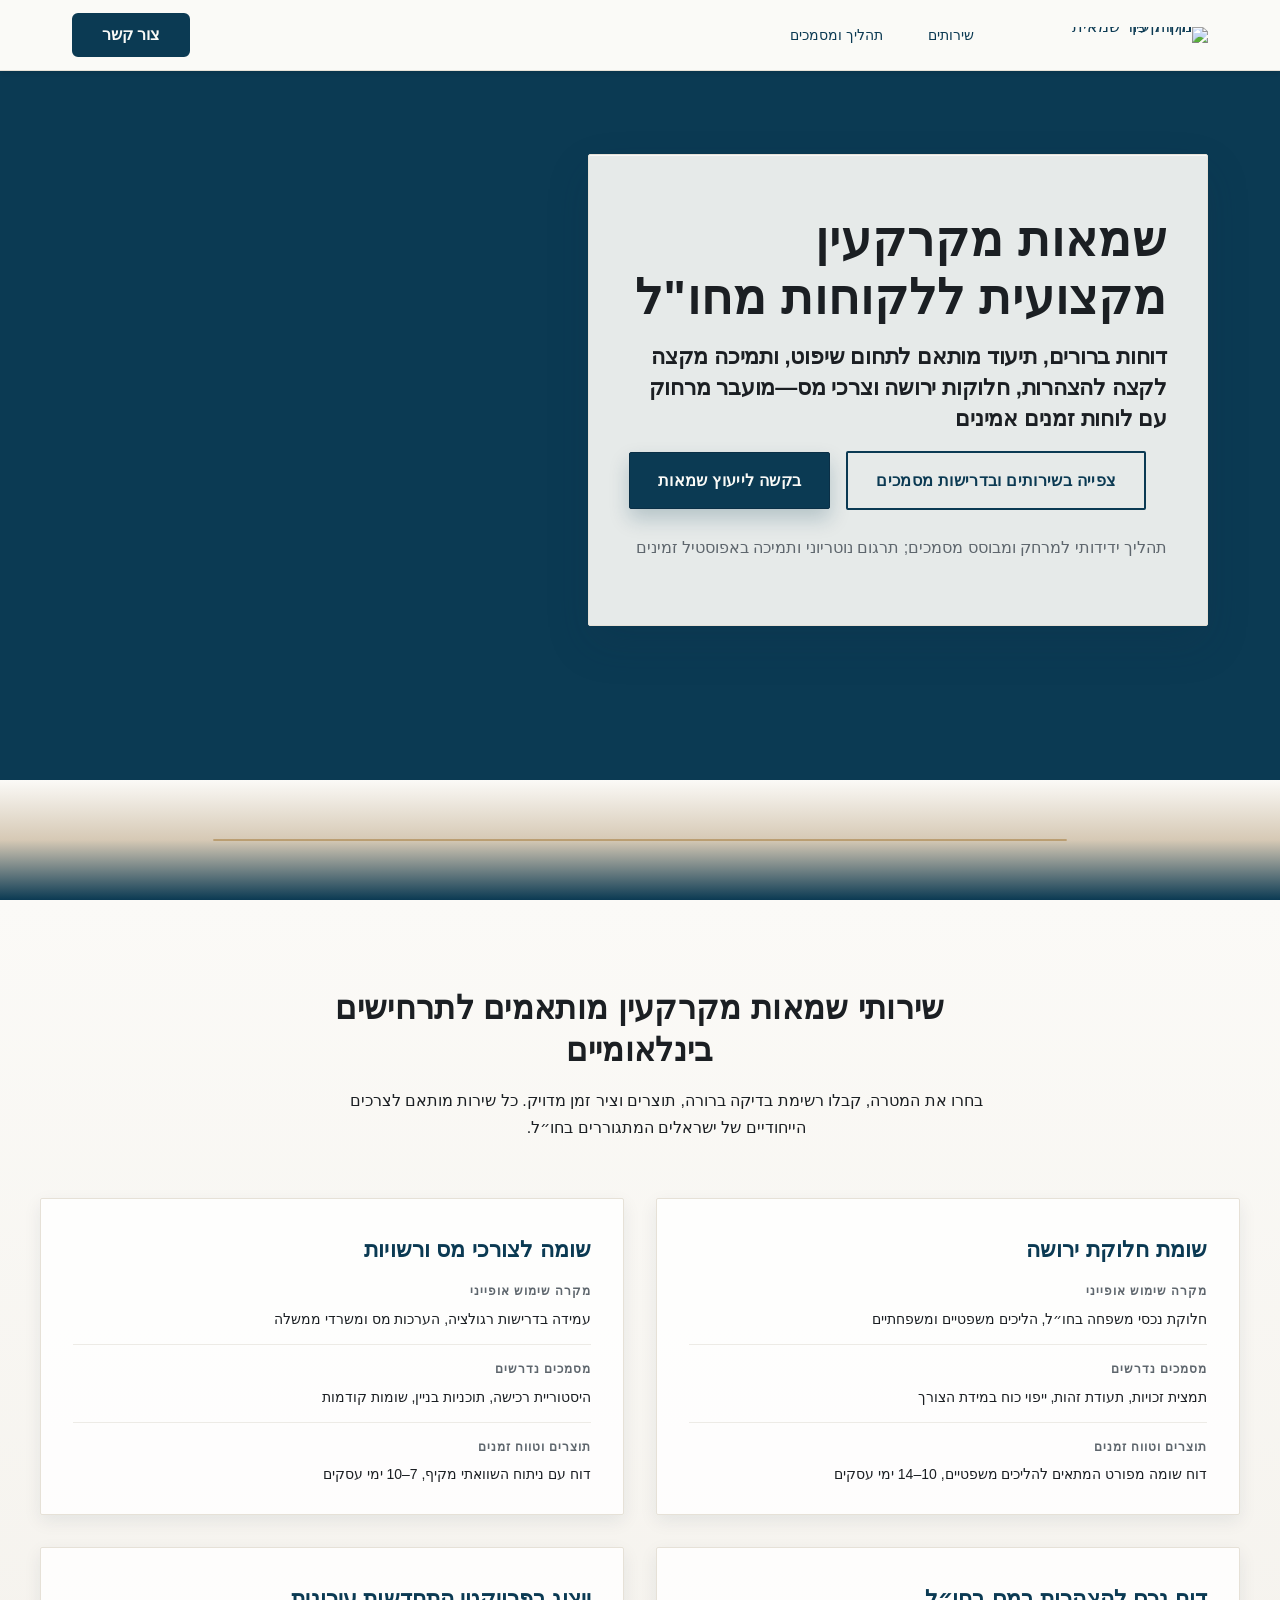
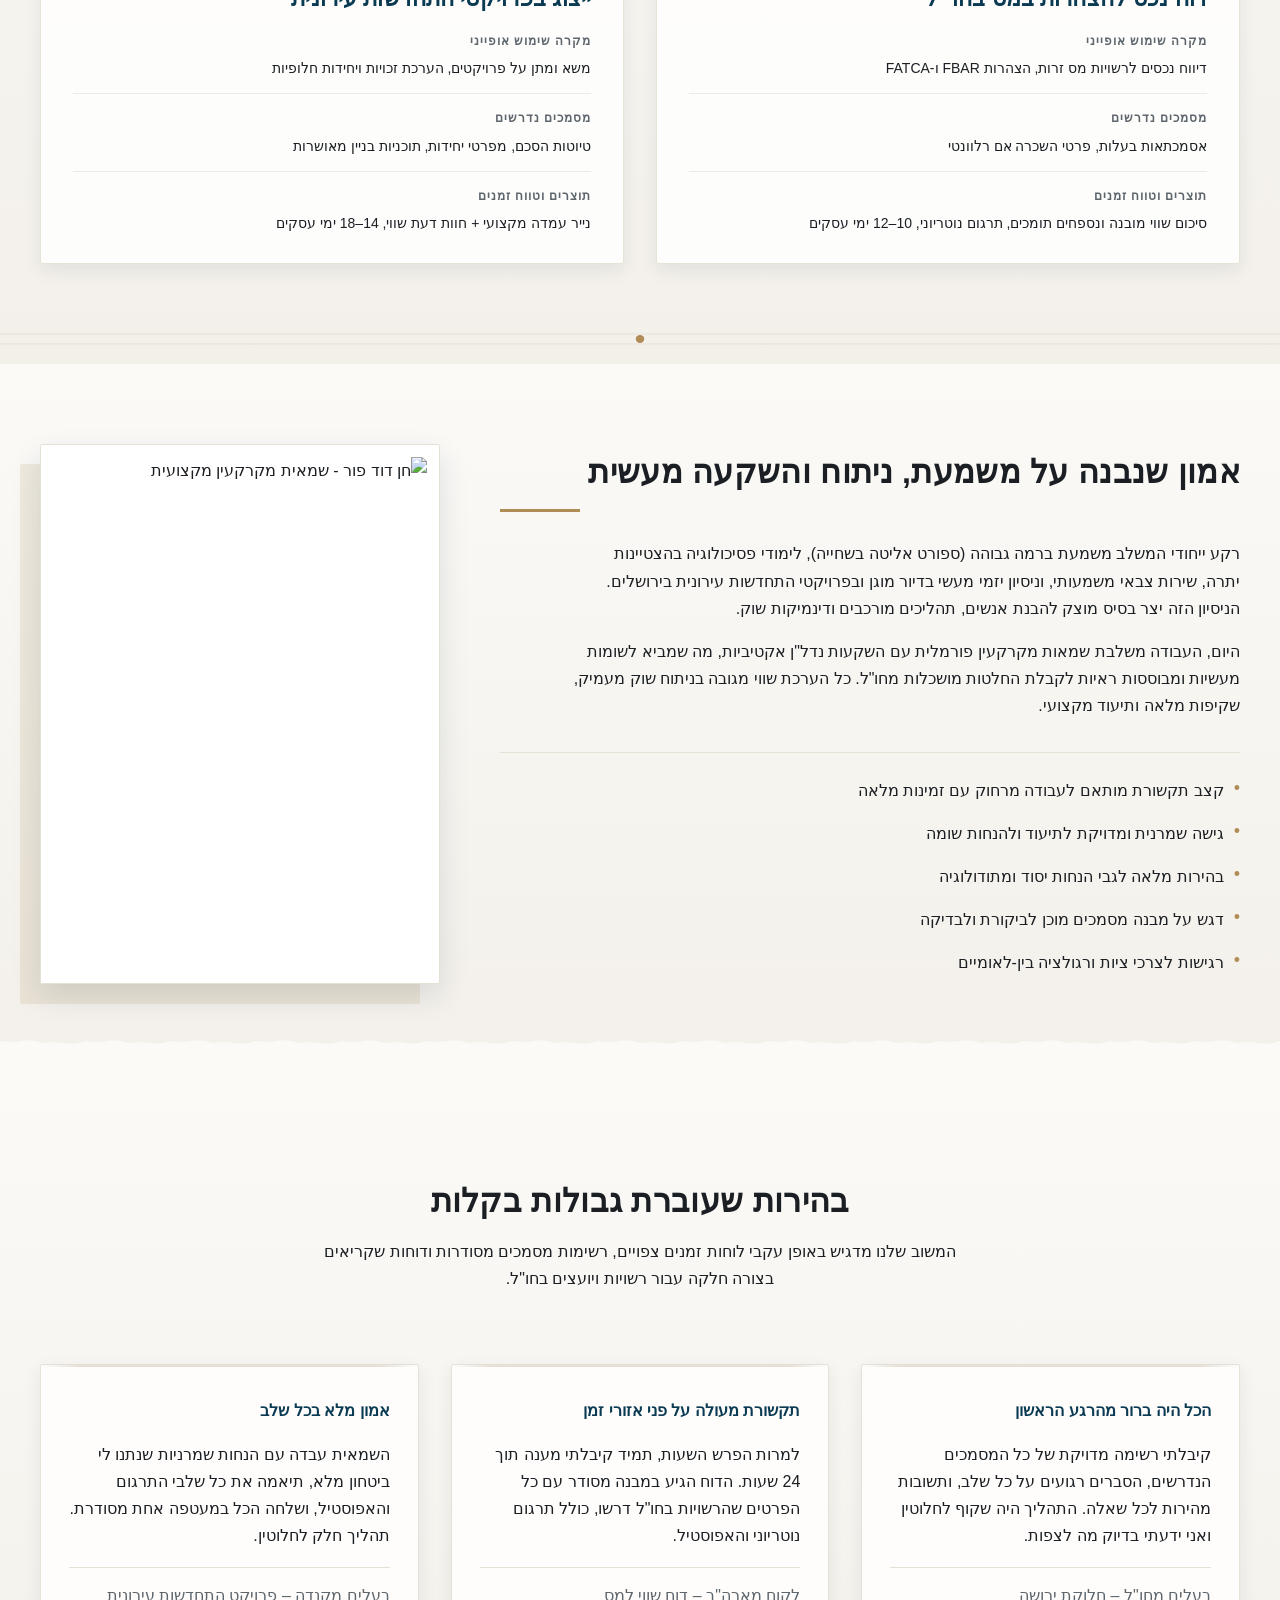
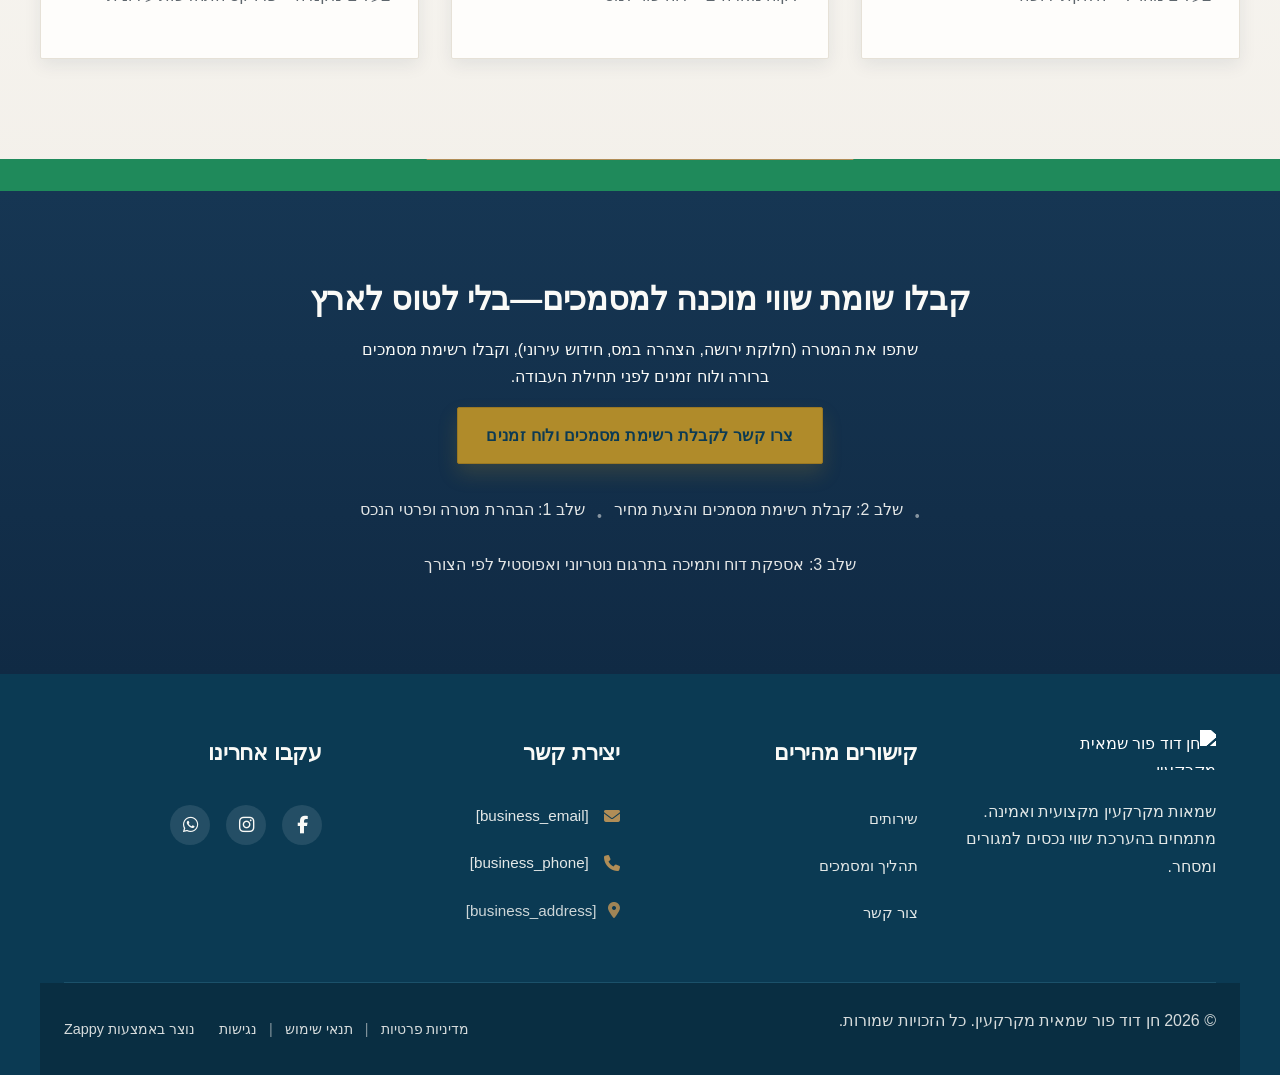
==== public/index.html @ c2cd76da "Initial website commit" ====
<!DOCTYPE html>
<html lang="he" dir="rtl">
<head>
    <meta charset="UTF-8">
    <meta name="viewport" content="width=device-width, initial-scale=1.0">
    <meta name="robots" content="index, follow">
    <title>שמאות מקרקעין מקצועית לישראלים בחו״ל — חן דוד פור שמאית מקרקעין</title>
    <meta name="description" content="שמאית מקרקעין מומחית לישראלים המתגוררים בחו״ל. שומות שווי נכס לחלוקת ירושה, הצהרות מס ותמ״א. שירות מלא כולל תרגום נוטריוני ואפוסטיל.">
    <meta name="keywords" content="שמאות מקרקעין, שמאי מקרקעין לישראלים בחו"ל, שומת שווי נכס, שמאית מקרקעין מוסמכת, שמאות נדל"ן">
    
    <!-- Favicons -->
    <link rel="icon" type="image/x-icon" href="/assets/favicon.ico">
    <link rel="icon" type="image/png" sizes="16x16" href="/assets/favicon-16x16.png">
    <link rel="icon" type="image/png" sizes="32x32" href="/assets/favicon-32x32.png">
    <link rel="icon" type="image/png" sizes="48x48" href="/assets/favicon-48x48.png">
    <link rel="icon" type="image/png" sizes="192x192" href="/assets/favicon-192x192.png">
    <link rel="icon" type="image/png" sizes="512x512" href="/assets/favicon-512x512.png">
    <link rel="apple-touch-icon" href="/assets/apple-touch-icon.png">
    <!-- Zappy Analytics -->
<script>
(function() {
  'use strict';
  
  // Configuration
  var config = {
    websiteId: 'a6563057-923d-4b0b-b57d-3016e3c3e68b',
    apiUrl: 'https://api.zappy5.com/api/analytics/track',
    sessionDuration: 30 * 60 * 1000, // 30 minutes
    visitorDuration: 30 * 24 * 60 * 60 * 1000, // 30 days
    trackPageViews: true,
    trackClicks: true,
    trackFormSubmissions: true
  };
  
  // Generate or retrieve persistent visitor ID (30 days)
  function getVisitorId() {
    var visitorKey = 'zappy_visitor_' + config.websiteId;
    var visitor = null;
    
    try {
      visitor = localStorage.getItem(visitorKey);
      if (visitor) {
        var visitorData = JSON.parse(visitor);
        var now = Date.now();
        
        // Check if visitor ID is still valid (30 days)
        if (now - visitorData.created < config.visitorDuration) {
          // Update last seen timestamp
          visitorData.lastSeen = now;
          localStorage.setItem(visitorKey, JSON.stringify(visitorData));
          return visitorData.id;
        }
      }
    } catch (e) {
      console.warn('Zappy Analytics: LocalStorage not available');
    }
    
    // Generate new visitor ID
    var newVisitorId = 'zv_' + Date.now() + '_' + Math.random().toString(36).substr(2, 9);
    
    try {
      localStorage.setItem(visitorKey, JSON.stringify({
        id: newVisitorId,
        created: Date.now(),
        lastSeen: Date.now()
      }));
    } catch (e) {
      // Continue without local storage
    }
    
    return newVisitorId;
  }
  
  // Generate or retrieve session ID (30 minutes)
  function getSessionId() {
    var sessionKey = 'zappy_session_' + config.websiteId;
    var session = null;
    
    try {
      session = sessionStorage.getItem(sessionKey);
      if (session) {
        var sessionData = JSON.parse(session);
        var now = Date.now();
        
        // Check if session is still valid
        if (now - sessionData.timestamp < config.sessionDuration) {
          // Update timestamp
          sessionData.timestamp = now;
          sessionStorage.setItem(sessionKey, JSON.stringify(sessionData));
          return sessionData.id;
        }
      }
    } catch (e) {
      console.warn('Zappy Analytics: SessionStorage not available');
    }
    
    // Generate new session ID
    var newSessionId = 'zs_' + Date.now() + '_' + Math.random().toString(36).substr(2, 9);
    
    try {
      sessionStorage.setItem(sessionKey, JSON.stringify({
        id: newSessionId,
        timestamp: Date.now()
      }));
    } catch (e) {
      // Continue without session storage
    }
    
    return newSessionId;
  }
  
  var visitorId = getVisitorId();
  var sessionId = getSessionId();
  
  // Track an event
  function trackEvent(eventType, data) {
    data = data || {};
    
    var eventData = {
      website_id: config.websiteId,
      event_type: eventType,
      page_path: window.location.pathname,
      referrer: document.referrer || 'direct',
      visitor_id: visitorId,
      session_id: sessionId,
      metadata: data
    };
    
    // Use sendBeacon if available (better for page unload events)
    if (navigator.sendBeacon) {
      var blob = new Blob([JSON.stringify(eventData)], { type: 'application/json' });
      navigator.sendBeacon(config.apiUrl, blob);
    } else {
      // Fallback to fetch
      fetch(config.apiUrl, {
        method: 'POST',
        headers: {
          'Content-Type': 'application/json'
        },
        body: JSON.stringify(eventData),
        keepalive: true
      }).catch(function(error) {
        console.warn('Zappy Analytics: Failed to track event', error);
      });
    }
  }
  
  // Track page view
  if (config.trackPageViews) {
    trackEvent('pageview', {
      title: document.title,
      url: window.location.href
    });
  }
  
  // Track clicks on important elements
  if (config.trackClicks) {
    document.addEventListener('click', function(e) {
      var target = e.target;
      
      // Track button clicks (counted as actions)
      if (target.tagName === 'BUTTON' || target.closest('button')) {
        var button = target.tagName === 'BUTTON' ? target : target.closest('button');
        trackEvent('click', {
          element: 'button',
          text: button.textContent.trim().substring(0, 100),
          id: button.id || null,
          class: button.className || null
        });
      }
      
      // Track link clicks (navigation - not counted as actions)
      else if (target.tagName === 'A' || target.closest('a')) {
        var link = target.tagName === 'A' ? target : target.closest('a');
        trackEvent('navigation', {
          element: 'link',
          text: link.textContent.trim().substring(0, 100),
          href: link.href,
          external: link.hostname !== window.location.hostname
        });
      }
    }, true);
  }
  
  // Track form submissions
  if (config.trackFormSubmissions) {
    document.addEventListener('submit', function(e) {
      var form = e.target;
      
      trackEvent('form_submit', {
        form_id: form.id || null,
        form_name: form.name || null,
        form_action: form.action || null,
        form_method: form.method || 'GET'
      });
    }, true);
  }
  
  // Track time on page (send on page unload)
  var pageLoadTime = Date.now();
  
  window.addEventListener('beforeunload', function() {
    var timeOnPage = Math.floor((Date.now() - pageLoadTime) / 1000); // in seconds
    
    trackEvent('page_unload', {
      time_on_page: timeOnPage,
      page_path: window.location.pathname
    });
  });
  
  // Expose tracking function globally for custom events
  window.zappyAnalytics = {
    track: trackEvent,
    getVisitorId: function() { return visitorId; },
    getSessionId: function() { return sessionId; }
  };
  
})();
</script>
<!-- End Zappy Analytics -->
    <meta property="og:title" content="שמאות מקרקעין מקצועית לישראלים בחו״ל — חן דוד פור שמאית מקרקעין">
  <meta property="og:description" content="שמאית מקרקעין מומחית לישראלים המתגוררים בחו״ל. שומות שווי נכס לחלוקת ירושה, הצהרות מס ותמ״א. שירות מלא כולל תרגום נוטריוני ואפוסטיל.">
  <meta property="og:type" content="website">
  <meta property="og:locale" content="he_IL">
  
  <meta name="twitter:card" content="summary_large_image">
  <meta name="twitter:title" content="שמאות מקרקעין מקצועית לישראלים בחו״ל — חן דוד פור שמאית מקרקעין">
  <meta name="twitter:description" content="שמאית מקרקעין מומחית לישראלים המתגוררים בחו״ל. שומות שווי נכס לחלוקת ירושה, הצהרות מס ותמ״א. שירות מלא כולל תרגום נוטריוני ואפוסטיל.">
  
  <link rel="stylesheet" href="https://cdnjs.cloudflare.com/ajax/libs/font-awesome/6.4.0/css/all.min.css">

    <!-- Favicons -->
    <link rel="icon" type="image/x-icon" href="/assets/favicon.ico">
    <link rel="icon" type="image/png" sizes="16x16" href="/assets/favicon-16x16.png">
    <link rel="icon" type="image/png" sizes="32x32" href="/assets/favicon-32x32.png">
    <link rel="icon" type="image/png" sizes="48x48" href="/assets/favicon-48x48.png">
    <link rel="icon" type="image/png" sizes="192x192" href="/assets/favicon-192x192.png">
    <link rel="icon" type="image/png" sizes="512x512" href="/assets/favicon-512x512.png">
    <link rel="apple-touch-icon" href="/assets/apple-touch-icon.png">
    <!-- Cookie Consent -->
    <link rel="stylesheet" href="https://cdn.jsdelivr.net/npm/vanilla-cookieconsent@3/dist/cookieconsent.css">
    <script src="https://cdn.jsdelivr.net/npm/vanilla-cookieconsent@3/dist/cookieconsent.umd.js"></script>
    <!-- Mickidum Accessibility Toolbar -->
    <script src="https://cdn.jsdelivr.net/gh/mickidum/acc_toolbar/acctoolbar/acctoolbar.min.js"></script>
    <link rel="stylesheet" href="/styles.css">

    <style id="zappy-dropdown-submenu-styles">
      /* ========== DESKTOP DROPDOWN SUBMENU STYLES ========== */
      /* Base styles for dropdown submenus - parent must be positioned */
      .nav-menu li:has(.sub-menu), nav li:has(.sub-menu), .navbar li:has(.sub-menu), #navMenu li:has(.sub-menu) { position: relative; }
      /* Submenu base - hidden by default */
      .nav-menu .sub-menu, nav .sub-menu, .navbar .sub-menu, #navMenu .sub-menu { display: block !important; position: absolute !important; top: 100%; left: 0; min-width: 220px; background: white; border-radius: 8px; box-shadow: 0 8px 25px rgba(0,0,0,0.15); padding: 8px 0; opacity: 0; visibility: hidden; transform: translateY(10px); transition: all 0.3s ease; z-index: 1000; list-style: none; pointer-events: none; }
      /* CRITICAL: Desktop hover styles to show dropdown */
      .nav-menu li:hover > .sub-menu, nav li:hover > .sub-menu, .navbar li:hover > .sub-menu, #navMenu li:hover > .sub-menu { opacity: 1 !important; visibility: visible !important; transform: translateY(0) !important; pointer-events: auto !important; }
      /* Submenu item styling */
      .sub-menu li { list-style: none; margin: 0; padding: 0; }
      .sub-menu a { display: block !important; padding: 10px 16px !important; color: var(--text-dark, #333) !important; font-weight: 500; text-decoration: none; white-space: nowrap; transition: background-color 0.2s; }
      .sub-menu a:hover { background-color: #f5f5f5; }
      /* RTL (Hebrew/Arabic) dropdown positioning */
      [dir="rtl"] .nav-menu .sub-menu, [dir="rtl"] nav .sub-menu, [dir="rtl"] .navbar .sub-menu, html[lang="he"] .nav-menu .sub-menu, html[lang="he"] nav .sub-menu, html[lang="he"] .navbar .sub-menu, html[lang="ar"] .nav-menu .sub-menu, html[lang="ar"] nav .sub-menu, html[lang="ar"] .navbar .sub-menu { left: auto !important; right: 0 !important; }
      /* Hide empty dropdown menus */
      .sub-menu:empty, .sub-menu:not(:has(li:not(.zappy-hidden-menu-item))), .sub-menu:not(:has(li)) { display: none !important; opacity: 0 !important; visibility: hidden !important; pointer-events: none !important; }
      /* Desktop: show submenu on Menu Group hover */
      li:has(.menu-group-title):hover > .sub-menu { opacity: 1 !important; visibility: visible !important; transform: translateY(0) !important; pointer-events: auto !important; }
      /* Menu Group title styling */
      .nav-menu > li > .menu-group-title, #navMenu > li > .menu-group-title { display: inline-block; padding: 0.5rem 1rem; cursor: default; user-select: none; }
      
      /* ========== MOBILE SUBMENU STYLES ========== */
      @media (max-width: 768px) {
        .nav-menu .sub-menu, nav .sub-menu, .navbar .sub-menu, #navMenu .sub-menu { position: static !important; transform: none !important; box-shadow: none !important; background: transparent !important; max-height: 0; overflow: hidden; opacity: 0; visibility: hidden; transition: max-height 0.3s ease, opacity 0.3s ease; padding: 0 !important; border-radius: 0 !important; }
        .sub-menu.mobile-expanded { max-height: 500px !important; opacity: 1 !important; visibility: visible !important; padding: 8px 0 8px 16px !important; }
        [dir="rtl"] .sub-menu.mobile-expanded, html[lang="he"] .sub-menu.mobile-expanded { padding: 8px 16px 8px 0 !important; }
        /* Disable hover behavior on mobile */
        .nav-menu li:hover > .sub-menu, nav li:hover > .sub-menu, .navbar li:hover > .sub-menu, #navMenu li:hover > .sub-menu { opacity: 0; visibility: hidden; pointer-events: none; }
        .nav-menu li > .sub-menu.mobile-expanded, nav li > .sub-menu.mobile-expanded, .navbar li > .sub-menu.mobile-expanded, #navMenu li > .sub-menu.mobile-expanded { opacity: 1 !important; visibility: visible !important; pointer-events: auto !important; }
        .nav-menu li:has(.sub-menu), nav li:has(.sub-menu), .navbar li:has(.sub-menu), #navMenu li:has(.sub-menu) { display: flex !important; flex-wrap: wrap !important; align-items: center !important; position: relative !important; min-height: 44px !important; }
        .nav-menu li:has(.sub-menu) > a, nav li:has(.sub-menu) > a, .navbar li:has(.sub-menu) > a, #navMenu li:has(.sub-menu) > a { flex: 1 !important; min-width: 0 !important; }
        .nav-menu li:has(.sub-menu) > .menu-group-title, nav li:has(.sub-menu) > .menu-group-title, .navbar li:has(.sub-menu) > .menu-group-title, #navMenu li:has(.sub-menu) > .menu-group-title { flex: 1 !important; min-width: 0 !important; padding: 0 !important; line-height: inherit !important; }
        .nav-menu li:has(.sub-menu) > .sub-menu, nav li:has(.sub-menu) > .sub-menu, .navbar li:has(.sub-menu) > .sub-menu, #navMenu li:has(.sub-menu) > .sub-menu { flex-basis: 100% !important; width: 100% !important; }
        .nav-menu li:has(.sub-menu) > a [class*="chevron"], .nav-menu li:has(.sub-menu) > a [class*="arrow"], .nav-menu li:has(.sub-menu) > a .fa-chevron-down, .nav-menu li:has(.sub-menu) > a .fa-angle-down, nav li:has(.sub-menu) > a [class*="chevron"], nav li:has(.sub-menu) > a [class*="arrow"], #navMenu li:has(.sub-menu) > a [class*="chevron"], #navMenu li:has(.sub-menu) > a [class*="arrow"] { display: none !important; visibility: hidden !important; }
        .mobile-submenu-toggle { display: flex !important; align-items: center !important; justify-content: center !important; width: 44px !important; height: auto !important; background: transparent !important; border: none !important; cursor: pointer !important; color: var(--text-dark) !important; position: static !important; flex-shrink: 0 !important; align-self: stretch !important; z-index: 2 !important; padding: 0 !important; margin: 0 !important; }
        .mobile-submenu-toggle::after { content: '' !important; width: 0 !important; height: 0 !important; border-left: 6px solid transparent !important; border-right: 6px solid transparent !important; border-top: 7px solid currentColor !important; transition: transform 0.3s ease !important; }
        .mobile-submenu-toggle.expanded::after { transform: rotate(180deg) !important; }
        .sub-menu a { padding: 10px 0 !important; display: block !important; color: var(--text-dark) !important; }
        .navbar .sub-menu li a, nav.navbar .sub-menu li a, .zappy-products-dropdown .sub-menu a { color: var(--text-dark) !important; }
      }
      @media (min-width: 769px) { .mobile-submenu-toggle { display: none !important; } }
    </style>

    <style id="mobile-lang-menu-deployed-css">
    @media (max-width: 768px) {
      .lang-switcher,
      .nav-cta-container .lang-switcher,
      .nav-container .lang-switcher,
      .navbar .lang-switcher,
      .navbar .nav-cta-container .lang-switcher,
      .nav-icons-left .lang-switcher,
      .nav-ecommerce-icons .lang-switcher { display: none !important; }
      .mobile-lang-menu { width: 100%; border-top: 1px solid rgba(128,128,128,0.2); padding: 8px 0 0 0; margin-top: 8px; }
      .mobile-lang-toggle { display: flex !important; align-items: center; justify-content: space-between; width: 100%; padding: 12px 16px; background: none; border: none; cursor: pointer; font-size: 15px; color: inherit; font-family: inherit; }
      .mobile-lang-toggle::after { content: ''; display: inline-block; width: 8px; height: 8px; border-right: 2px solid currentColor; border-bottom: 2px solid currentColor; transform: rotate(45deg); transition: transform 0.3s ease; margin-left: 8px; }
      .mobile-lang-toggle.expanded::after { transform: rotate(-135deg); }
      .mobile-lang-options { max-height: 0; overflow: hidden; transition: max-height 0.3s ease; }
      .mobile-lang-options.expanded { max-height: 300px; }
      .mobile-lang-option { display: flex !important; align-items: center; gap: 10px; padding: 10px 24px; text-decoration: none; color: inherit; font-size: 14px; font-family: inherit; }
      .mobile-lang-option:hover { background: rgba(128,128,128,0.1); }
      .mobile-lang-option.active { font-weight: 600; opacity: 0.7; pointer-events: none; }
      .mobile-lang-option img { width: 20px; height: 20px; border-radius: 50%; }
    }
    @media (min-width: 769px) {
      .mobile-lang-menu { display: none !important; }
    }
    </style>

    <style id="zappy-widget-visibility">
      #mic-access-tool-general-button, .mic-access-tool-general-button,
      #mic-init-access-tool .mic-access-tool-general-button, #mic-init-access-tool #mic-access-tool-general-button,
      ._access-icon, #mic-access-tool-box, .mic-access-tool-box,
      #mic-init-access-tool #mic-access-tool-box, div[id*="mic-access-tool-box"], ._access-menu {
        display: none !important; visibility: hidden !important; opacity: 0 !important; pointer-events: none !important;
      }
    </style>
</head>
<body>

  <nav class="navbar" dir="rtl">
  <button class="mobile-toggle" id="mobileToggle" aria-label="Menu">
    <svg class="hamburger-icon" width="24" height="24" viewbox="0 0 24 24" fill="none">
      <path d="M3 12h18M3 6h18M3 18h18" stroke="currentColor" stroke-width="2" stroke-linecap="round"></path>
    </svg>
    <svg class="close-icon" width="24" height="24" viewbox="0 0 24 24" fill="none" style="display: none;">
      <path d="M18 6L6 18M6 6l12 12" stroke="currentColor" stroke-width="2" stroke-linecap="round"></path>
    </svg>
  </button>
  
  <button class="phone-header-btn" aria-label="Call">
    <svg width="20" height="20" viewbox="0 0 24 24" fill="currentColor">
      <path d="M22 16.92v3a2 2 0 0 1-2.18 2 19.79 19.79 0 0 1-8.63-3.07 19.5 19.5 0 0 1-6-6 19.79 19.79 0 0 1-3.07-8.67A2 2 0 0 1 4.11 2h3a2 2 0 0 1 2 1.72 12.84 12.84 0 0 0 .7 2.81 2 2 0 0 1-.45 2.11L8.09 9.91a16 16 0 0 0 6 6l1.27-1.27a2 2 0 0 1 2.11-.45 12.84 12.84 0 0 0 2.81.7A2 2 0 0 1 22 16.92z"></path>
    </svg>
  </button>
  
  <div class="nav-container">
    <div class="nav-right-group"><div class="nav-brand">
      <a href="/" class="logo-link">
        <img src="/assets/logo.webp" alt="חן דוד פור שמאית מקרקעין" class="logo">
      </a>
    </div><ul class="nav-menu" id="navMenu"><li><a href="/services">שירותים</a></li><li><a href="/process">תהליך ומסמכים</a></li></ul></div>
    
    
    
    <div class="nav-cta-container">
      <a href="/contact" class="nav-cta-btn">צור קשר</a>
    </div>
  </div>
</nav>
<script>

// Navbar Mobile Menu Toggle and Contrast Fix
(function() {
  // Use 'load' event instead of 'DOMContentLoaded' to ensure we run AFTER all other scripts
  window.addEventListener('load', function() {
    
    // FIX MOBILE BUTTON CONTRAST
    // Detect navbar background color and apply contrasting color to mobile buttons
    const navbar = document.querySelector('.navbar, nav, header');
    if (!navbar) {
      console.log('[Navbar] Navbar element not found');
      return;
    }
    
    // DECLARE VARIABLES EARLY to avoid Temporal Dead Zone errors
    // These are used in multiple places below
    let mobileToggle = document.getElementById('mobileToggle') ||
                       document.querySelector('.mobile-toggle') ||
                       document.querySelector('.hamburger') ||
                       document.querySelector('.hamburger-menu') ||
                       document.querySelector('.menu-toggle') ||
                       document.querySelector('.burger-menu') ||
                       document.querySelector('[aria-label="Menu"]') ||
                       document.querySelector('[aria-label="תפריט"]');
    
    const phoneBtn = document.querySelector('.phone-header-btn');
    
    const computedStyle = window.getComputedStyle(navbar);
    let bgColor = computedStyle.backgroundColor;
    
    console.log('[Navbar] Initial navbar background:', bgColor);
    
    // Check if background is transparent or rgba with 0 alpha
    const isTransparent = bgColor === 'transparent' || 
                         bgColor === 'rgba(0, 0, 0, 0)' ||
                         (bgColor.startsWith('rgba') && bgColor.includes(', 0)'));
    
    if (isTransparent) {
      // Check for background-image or gradient
      const bgImage = computedStyle.backgroundImage;
      if (bgImage && bgImage !== 'none') {
        console.log('[Navbar] Navbar has background image/gradient, using dark text');
        bgColor = 'rgb(240, 240, 240)'; // Assume light background
      } else {
        // Transparent navbar - check body background
        const bodyBg = window.getComputedStyle(document.body).backgroundColor;
        console.log('[Navbar] Navbar transparent, using body background:', bodyBg);
        bgColor = bodyBg;
      }
    }
    
    // Calculate luminance to determine if background is light or dark
    const rgb = bgColor.match(/\d+/g);
    if (rgb && rgb.length >= 3) {
      const r = parseInt(rgb[0]);
      const g = parseInt(rgb[1]);
      const b = parseInt(rgb[2]);
      const luminance = (0.299 * r + 0.587 * g + 0.114 * b) / 255;
      
      // Mobile button colors are set by Claude's AI-generated CSS (same as .nav-menu a)
      // No dynamic color overrides needed - colors come from the generated navbar CSS
      console.log('[Navbar] Mobile button colors preserved from Claude CSS (luminance:', luminance.toFixed(2) + ')');
      
      // FIX ICON SIZES - Ensure SVGs are properly sized and visible
      // INJECT CRITICAL CSS TO OVERRIDE ANY CONFLICTING RULES
      const criticalCSS = document.createElement('style');
      criticalCSS.id = 'zappy-mobile-nav-fix';
      const htmlLang = document.documentElement.lang || 'en';
      const htmlDir = document.documentElement.dir || 'ltr';
      // Check both dir attribute AND lang for RTL detection
      // dir="rtl" is the most reliable indicator
      const isRTL = htmlDir === 'rtl' || htmlLang === 'he' || htmlLang === 'ar';
      
      criticalCSS.textContent = `
        /* Hide mobile buttons on desktop, show only on mobile */
        @media (min-width: 769px) {
          .mobile-toggle,
          .phone-header-btn {
            display: none !important;
          }
        }
        
        /* Show and position mobile buttons correctly on mobile */
        @media (max-width: 768px) {
          .mobile-toggle,
          .phone-header-btn {
            position: absolute !important;
            top: 50% !important;
            transform: translateY(-50%) !important;
            z-index: 1001 !important;
            display: flex !important;
            align-items: center !important;
            justify-content: center !important;
            width: 36px !important;
            height: 36px !important;
            border-radius: 50% !important;
            border: none !important;
            cursor: pointer !important;
            padding: 6px !important;
            background: none !important;
            color: var(--nav-text, var(--text-dark)) !important;
          }
          
          /* LTR positioning (default): hamburger LEFT, phone RIGHT */
          html:not([dir="rtl"]):not([lang="he"]):not([lang="ar"]) .mobile-toggle,
          html[dir="ltr"] .mobile-toggle {
            left: 12px !important;
            right: auto !important;
          }
          html:not([dir="rtl"]):not([lang="he"]):not([lang="ar"]) .phone-header-btn,
          html[dir="ltr"] .phone-header-btn {
            right: 12px !important;
            left: auto !important;
          }
          
          /* RTL positioning: hamburger RIGHT, phone LEFT */
          html[dir="rtl"] .mobile-toggle,
          html[lang="he"] .mobile-toggle,
          html[lang="ar"] .mobile-toggle {
            right: 12px !important;
            left: auto !important;
          }
          html[dir="rtl"] .phone-header-btn,
          html[lang="he"] .phone-header-btn,
          html[lang="ar"] .phone-header-btn {
            left: 12px !important;
            right: auto !important;
          }
          
          /* CRITICAL: Ensure nav-container has min-height on mobile */
          /* All children are positioned absolutely/fixed on mobile, so height:auto collapses to 0 */
          .nav-container {
            min-height: 70px !important;
            position: relative !important;
          }
          
          /* Ensure SVG icons are properly sized and inherit color */
          .mobile-toggle svg,
          .phone-header-btn svg {
            width: 24px !important;
            height: 24px !important;
            /* Don't force display - let JavaScript control hamburger/close toggle */
          }
          
          /* Reset nav-cta-container on mobile - remove desktop box-shadow/padding */
          /* that creates a visible ghost box when CTA button is hidden */
          .nav-cta-container {
            box-shadow: none !important;
            padding: 0 !important;
          }
          
          /* Hide nav-cta-container entirely on mobile when there's no lang-switcher */
          /* (only the CTA button is inside, and it's hidden on mobile) */
          .nav-cta-container:not(:has(.lang-switcher)) {
            display: none !important;
          }
          
          /* CRITICAL: Prevent hero image fade gradient from bleeding over headline text */
          /* The .image-fade-gradient has bottom: -30px (extends below parent) */
          /* On mobile stacked layout, this overlaps the h1 text below the image */
          .hero-image-column {
            overflow: hidden !important;
          }
          .image-fade-gradient {
            bottom: 0 !important;
          }
          
          /* Hide desktop language switcher on mobile - hamburger menu handles it */
          /* High specificity to override stored CSS */
          .lang-switcher,
          .nav-cta-container .lang-switcher,
          .nav-container .lang-switcher,
          .navbar .lang-switcher,
          .navbar .nav-cta-container .lang-switcher {
            display: none !important;
          }
        }
      `;
      
      // Remove existing fix if present and inject new one
      const existing = document.getElementById('zappy-mobile-nav-fix');
      if (existing) existing.remove();
      document.head.appendChild(criticalCSS);
      
      console.log('[Navbar] Critical CSS injected for mobile nav positioning');
      
      // ONLY apply inline positioning styles on mobile viewport
      // On desktop, the CSS handles hiding these buttons with display: none
      // Inline styles were breaking desktop layout by overriding CSS
      const isMobileViewport = window.innerWidth <= 768;
      
      if (mobileToggle) {
        // Icon sizing applies to all viewports for consistency
        const hamburgerIcon = mobileToggle.querySelector('.hamburger-icon');
        const closeIcon = mobileToggle.querySelector('.close-icon');
        
        if (hamburgerIcon) {
          hamburgerIcon.style.setProperty('width', '24px', 'important');
          hamburgerIcon.style.setProperty('height', '24px', 'important');
          hamburgerIcon.style.setProperty('display', 'block', 'important'); // Show hamburger by default
        }
        if (closeIcon) {
          closeIcon.style.setProperty('width', '24px', 'important');
          closeIcon.style.setProperty('height', '24px', 'important');
          closeIcon.style.setProperty('display', 'none', 'important'); // Hide close icon by default
        }
        
        // ONLY set positioning inline styles on mobile
        if (isMobileViewport) {
          mobileToggle.style.setProperty('position', 'absolute', 'important');
          mobileToggle.style.setProperty('top', '50%', 'important');
          mobileToggle.style.setProperty('transform', 'translateY(-50%)', 'important');
          mobileToggle.style.setProperty('z-index', '1001', 'important');
          
          // Clear any inline left/right so CSS can take over based on html[dir]
          mobileToggle.style.removeProperty('left');
          mobileToggle.style.removeProperty('right');
          
          console.log('[Navbar] Mobile toggle positioning applied (mobile viewport)');
        } else {
          // On desktop, clear any positioning styles to let CSS handle it
          mobileToggle.style.removeProperty('position');
          mobileToggle.style.removeProperty('top');
          mobileToggle.style.removeProperty('transform');
          mobileToggle.style.removeProperty('z-index');
          mobileToggle.style.removeProperty('left');
          mobileToggle.style.removeProperty('right');
          console.log('[Navbar] Desktop viewport - cleared mobile toggle inline positioning');
        }
      }
      
      if (phoneBtn) {
        // Icon sizing applies to all viewports
        const phoneIcon = phoneBtn.querySelector('svg');
        if (phoneIcon) {
          phoneIcon.style.width = '24px';
          phoneIcon.style.height = '24px';
          phoneIcon.setAttribute('width', '24');
          phoneIcon.setAttribute('height', '24');
        }
        
        // ONLY set positioning inline styles on mobile
        if (isMobileViewport) {
          phoneBtn.style.setProperty('position', 'absolute', 'important');
          phoneBtn.style.setProperty('top', '50%', 'important');
          phoneBtn.style.setProperty('transform', 'translateY(-50%)', 'important');
          phoneBtn.style.setProperty('z-index', '1001', 'important');
          
          // Clear any inline left/right so CSS can take over based on html[dir]
          phoneBtn.style.removeProperty('left');
          phoneBtn.style.removeProperty('right');
          
          console.log('[Navbar] Phone button positioning applied (mobile viewport)');
        } else {
          // On desktop, clear any positioning styles to let CSS handle it
          phoneBtn.style.removeProperty('position');
          phoneBtn.style.removeProperty('top');
          phoneBtn.style.removeProperty('transform');
          phoneBtn.style.removeProperty('z-index');
          phoneBtn.style.removeProperty('left');
          phoneBtn.style.removeProperty('right');
          console.log('[Navbar] Desktop viewport - cleared phone button inline positioning');
        }
      }
    } else {
      console.log('[Navbar] Could not parse background color:', bgColor);
    }
    
    // MOBILE MENU TOGGLE
    // Re-query in case DOM changed (mobileToggle already declared at top of function)
    mobileToggle = document.getElementById('mobileToggle') ||
                   document.querySelector('.mobile-toggle') ||
                   document.querySelector('.hamburger') ||
                   document.querySelector('.hamburger-menu') ||
                   document.querySelector('.menu-toggle') ||
                   document.querySelector('.burger-menu') ||
                   document.querySelector('[aria-label="Menu"]') ||
                   document.querySelector('[aria-label="תפריט"]');
    
    // EXPANDED SEARCH: Find nav menu by ID or class
    const navMenu = document.getElementById('navMenu') ||
                  document.querySelector('.nav-menu') ||
                  document.querySelector('.nav-links') ||
                  document.querySelector('nav ul:not(.submenu)');
    
    if (!mobileToggle || !navMenu) {
      console.log('[Navbar] Mobile toggle or menu not found:', { toggle: !!mobileToggle, menu: !!navMenu });
      return;
    }
    
    // Ensure navMenu has ID for CSS targeting
    if (!navMenu.id) {
      navMenu.id = 'navMenu';
    }
    
    console.log('[Navbar] Initializing mobile menu...');
    
    // Remove any existing event listeners by cloning the button
    const newToggle = mobileToggle.cloneNode(true);
    mobileToggle.parentNode.replaceChild(newToggle, mobileToggle);
    
    // Toggle menu on button click - use newToggle now
    newToggle.addEventListener('click', function(e) {
      e.preventDefault();
      e.stopPropagation();
      
      const hamburgerIcon = this.querySelector('.hamburger-icon');
      const closeIcon = this.querySelector('.close-icon');
      const isActive = navMenu.classList.contains('active');
      
      if (isActive) {
        // Close menu
        navMenu.classList.remove('active');
        if (hamburgerIcon) hamburgerIcon.style.setProperty('display', 'block', 'important');
        if (closeIcon) closeIcon.style.setProperty('display', 'none', 'important');
        document.body.style.overflow = '';
        console.log('[Navbar] Menu closed');
      } else {
        // Open menu
        navMenu.classList.add('active');
        if (hamburgerIcon) hamburgerIcon.style.setProperty('display', 'none', 'important');
        if (closeIcon) closeIcon.style.setProperty('display', 'block', 'important');
        document.body.style.overflow = 'hidden';
        console.log('[Navbar] Menu opened');
      }
    });
    
    // Close menu when clicking nav links (but NOT dropdown toggles)
    const navLinks = navMenu.querySelectorAll('a');
    navLinks.forEach(function(link) {
      link.addEventListener('click', function() {
        // Don't close if it's a dropdown child (unless it's a real navigation link)
        if (this.getAttribute('href') === '#') return;
        
        const hamburgerIcon = newToggle.querySelector('.hamburger-icon');
        const closeIcon = newToggle.querySelector('.close-icon');
        
        navMenu.classList.remove('active');
        if (hamburgerIcon) hamburgerIcon.style.setProperty('display', 'block', 'important');
        if (closeIcon) closeIcon.style.setProperty('display', 'none', 'important');
        document.body.style.overflow = '';
        console.log('[Navbar] Menu closed (link clicked)');
      });
    });
    
    // DROPDOWN MENU TOGGLE (for mobile and touch devices)
    var dropdownToggles = navMenu.querySelectorAll('.dropdown-toggle');
    dropdownToggles.forEach(function(toggle) {
      toggle.addEventListener('click', function(e) {
        e.preventDefault();
        e.stopPropagation();
        var parent = this.closest('.nav-dropdown');
        if (!parent) return;
        
        // Close other open dropdowns at the same level
        var siblings = parent.parentNode.querySelectorAll('.nav-dropdown.open');
        siblings.forEach(function(sib) {
          if (sib !== parent) sib.classList.remove('open');
        });
        
        parent.classList.toggle('open');
        console.log('[Navbar] Dropdown toggled:', parent.classList.contains('open') ? 'open' : 'closed');
      });
    });
    
    // Close dropdowns when clicking outside
    document.addEventListener('click', function(e) {
      if (!e.target.closest('.nav-dropdown')) {
        var openDropdowns = document.querySelectorAll('.nav-dropdown.open');
        openDropdowns.forEach(function(dd) { dd.classList.remove('open'); });
      }
    });
    
    console.log('[Navbar] Dropdown handlers initialized for ' + dropdownToggles.length + ' dropdowns');
    
    // Phone button functionality (phoneBtn already declared at top of function)
    if (phoneBtn) {
      phoneBtn.addEventListener('click', function() {
        // Get phone number from placeholder in page or use default
        const phoneLinks = document.querySelectorAll('a[href^="tel:"]');
        const phoneNumber = phoneLinks.length > 0 
          ? phoneLinks[0].getAttribute('href').replace('tel:', '')
          : '[business_phone]';
        
        window.location.href = 'tel:' + phoneNumber;
        console.log('[Navbar] Phone button clicked');
      });
    }
    
    console.log('[Navbar] Mobile menu initialized successfully');
    
    // === WHATSAPP BUTTON VISIBILITY FIX ===
    // Ensure WhatsApp floating button is hidden on desktop and visible on mobile
    // IMPORTANT: Only target the floating button by its class, NOT generic wa.me links
    const handleWhatsAppVisibility = function() {
      const whatsappBtn = document.querySelector('.whatsapp-float');
      if (whatsappBtn) {
        const isDesktop = window.innerWidth >= 769;
        if (isDesktop) {
          whatsappBtn.style.setProperty('display', 'none', 'important');
          whatsappBtn.style.setProperty('visibility', 'hidden', 'important');
          whatsappBtn.style.setProperty('opacity', '0', 'important');
          whatsappBtn.style.setProperty('pointer-events', 'none', 'important');
          console.log('[WhatsApp] Button hidden on desktop');
        } else {
          whatsappBtn.style.removeProperty('display');
          whatsappBtn.style.removeProperty('visibility');
          whatsappBtn.style.removeProperty('opacity');
          whatsappBtn.style.removeProperty('pointer-events');
          console.log('[WhatsApp] Button visible on mobile');
        }
      }
    };
    
    // Run on load
    handleWhatsAppVisibility();
    
    // Run on resize with debouncing
    let resizeTimer;
    window.addEventListener('resize', function() {
      clearTimeout(resizeTimer);
      resizeTimer = setTimeout(handleWhatsAppVisibility, 100);
    });
  });
})();

</script>
  
  <main>
    <section class="index-hero-section" data-layout-spec="בית-hero" data-hero-type="fullscreen-scrim">
  <!-- Background Image Layer -->
  <div class="index-hero-section__bg-layer">
    <img data-hero-bg="true" data-placeholder="index-hero-bg-1" data-context="Professional real estate appraiser office scene in Jerusalem: A clean, bright desk with organized property documents, architectural blueprints, and legal papers spread neatly. Warm natural lighting from a window showing Jerusalem stone buildings in soft focus background. Professional calculator, notary stamps, and official folders visible. The scene conveys trust, professionalism, and international business capability. Bright, naturally lit, documentary photography style with shallow depth of field." width="1920" height="1080" src="/assets/site-index-hero-bg-1.webp" alt="משרד שמאות מקרקעין מקצועי עם מסמכים ותיקים" class="index-hero-section__bg-image">
  </div>

  <!-- Scrim Overlay for Text Legibility -->
  <div class="index-hero-section__scrim" aria-hidden="true"></div>

  <!-- Content Overlay Group -->
  <div class="index-hero-section__content-wrapper">
    <div class="index-hero-section__content-container">
      <div class="index-hero-section__text-card">
        <h1 class="index-hero-section__headline">שמאות מקרקעין מקצועית ללקוחות מחו"ל</h1>
        <h3 class="index-hero-section__subtitle">דוחות ברורים, תיעוד מותאם לתחום שיפוט, ותמיכה מקצה לקצה להצהרות, חלוקות ירושה וצרכי מס—מועבר מרחוק עם לוחות זמנים אמינים</h3>
        <div class="index-hero-section__cta-row">
          <a href="#contact" class="index-hero-section__btn index-hero-section__btn--primary">בקשה לייעוץ שמאות</a>
          <a href="#services" class="index-hero-section__btn index-hero-section__btn--secondary">צפייה בשירותים ובדרישות מסמכים</a>
        </div>
        <p class="index-hero-section__micro-line">תהליך ידידותי למרחק ומבוסס מסמכים; תרגום נוטריוני ותמיכה באפוסטיל זמינים</p>
      </div>
    </div>
  </div>

  <!-- Bottom Divider: Ink-to-Paper Gradient with Gold Rule -->
  <div class="index-hero-section__divider-wrapper">
    <svg data-no-icon-edit="true" aria-hidden="true" viewbox="0 0 1200 120" preserveaspectratio="none" xmlns="http://www.w3.org/2000/svg">
      <defs>
        <linearGradient id="index-hero-ink-gradient" x1="0%" y1="0%" x2="0%" y2="100%">
          <stop offset="0%" style="stop-color:#FBFAF7;stop-opacity:1"></stop>
          <stop offset="50%" style="stop-color:#D6C9B5;stop-opacity:1"></stop>
          <stop offset="100%" style="stop-color:#0B3A53;stop-opacity:1"></stop>
        </linearGradient>
      </defs>
      <rect x="0" y="0" width="1200" height="120" fill="url(#index-hero-ink-gradient)"></rect>
      <line x1="200" y1="60" x2="1000" y2="60" stroke="#B08D57" stroke-width="2" opacity="0.7"></line>
    </svg>
  </div>
</section>

<section class="index-services-section" data-layout-spec="בית-services">
  <div class="index-services-container">
    <div class="index-services-header">
      <h2>שירותי שמאות מקרקעין מותאמים לתרחישים בינלאומיים</h2>
      <p>בחרו את המטרה, קבלו רשימת בדיקה ברורה, תוצרים וציר זמן מדויק. כל שירות מותאם לצרכים הייחודיים של ישראלים המתגוררים בחו״ל.</p>
    </div>

    <div class="index-services-grid">
      <article class="index-services-card">
        <h3>שומת חלוקת ירושה</h3>
        <div class="index-services-card-row">
          <span class="index-services-card-label">מקרה שימוש אופייני</span>
          <span class="index-services-card-value">חלוקת נכסי משפחה בחו״ל, הליכים משפטיים ומשפחתיים</span>
        </div>
        <div class="index-services-card-row">
          <span class="index-services-card-label">מסמכים נדרשים</span>
          <span class="index-services-card-value">תמצית זכויות, תעודת זהות, ייפוי כוח במידת הצורך</span>
        </div>
        <div class="index-services-card-row">
          <span class="index-services-card-label">תוצרים וטווח זמנים</span>
          <span class="index-services-card-value">דוח שומה מפורט המתאים להליכים משפטיים, 10–14 ימי עסקים</span>
        </div>
      </article>

      <article class="index-services-card">
        <h3>שומה לצורכי מס ורשויות</h3>
        <div class="index-services-card-row">
          <span class="index-services-card-label">מקרה שימוש אופייני</span>
          <span class="index-services-card-value">עמידה בדרישות רגולציה, הערכות מס ומשרדי ממשלה</span>
        </div>
        <div class="index-services-card-row">
          <span class="index-services-card-label">מסמכים נדרשים</span>
          <span class="index-services-card-value">היסטוריית רכישה, תוכניות בניין, שומות קודמות</span>
        </div>
        <div class="index-services-card-row">
          <span class="index-services-card-label">תוצרים וטווח זמנים</span>
          <span class="index-services-card-value">דוח עם ניתוח השוואתי מקיף, 7–10 ימי עסקים</span>
        </div>
      </article>

      <article class="index-services-card">
        <h3>דוח נכס להצהרות במס בחו״ל</h3>
        <div class="index-services-card-row">
          <span class="index-services-card-label">מקרה שימוש אופייני</span>
          <span class="index-services-card-value">דיווח נכסים לרשויות מס זרות, הצהרות FBAR ו-FATCA</span>
        </div>
        <div class="index-services-card-row">
          <span class="index-services-card-label">מסמכים נדרשים</span>
          <span class="index-services-card-value">אסמכתאות בעלות, פרטי השכרה אם רלוונטי</span>
        </div>
        <div class="index-services-card-row">
          <span class="index-services-card-label">תוצרים וטווח זמנים</span>
          <span class="index-services-card-value">סיכום שווי מובנה ונספחים תומכים, תרגום נוטריוני, 10–12 ימי עסקים</span>
        </div>
      </article>

      <article class="index-services-card">
        <h3>ייצוג בפרויקטי התחדשות עירונית</h3>
        <div class="index-services-card-row">
          <span class="index-services-card-label">מקרה שימוש אופייני</span>
          <span class="index-services-card-value">משא ומתן על פרויקטים, הערכת זכויות ויחידות חלופיות</span>
        </div>
        <div class="index-services-card-row">
          <span class="index-services-card-label">מסמכים נדרשים</span>
          <span class="index-services-card-value">טיוטות הסכם, מפרטי יחידות, תוכניות בניין מאושרות</span>
        </div>
        <div class="index-services-card-row">
          <span class="index-services-card-label">תוצרים וטווח זמנים</span>
          <span class="index-services-card-value">נייר עמדה מקצועי + חוות דעת שווי, 14–18 ימי עסקים</span>
        </div>
      </article>
    </div>
  </div>

  <div class="index-services-divider-wrapper">
    <svg data-no-icon-edit="true" aria-hidden="true" viewbox="0 0 1200 40" preserveaspectratio="none" xmlns="http://www.w3.org/2000/svg">
      <line x1="0" y1="10" x2="1200" y2="10" stroke="var(--border-light)" stroke-width="1"></line>
      <line x1="0" y1="20" x2="1200" y2="20" stroke="var(--border-light)" stroke-width="1"></line>
      <circle cx="600" cy="15" r="4" fill="var(--accent)"></circle>
    </svg>
  </div>
</section>

<section class="index-profile-section" data-layout-spec="בית-profile">
  <div class="index-profile-container">
    <div class="index-profile-content">
      <div class="index-profile-text">
        <div class="index-profile-title-wrapper">
          <h2 class="index-profile-title">אמון שנבנה על משמעת, ניתוח והשקעה מעשית</h2>
          <div class="index-profile-accent-line"></div>
        </div>
        <p class="index-profile-paragraph">רקע ייחודי המשלב משמעת ברמה גבוהה (ספורט אליטה בשחייה), לימודי פסיכולוגיה בהצטיינות יתרה, שירות צבאי משמעותי, וניסיון יזמי מעשי בדיור מוגן ובפרויקטי התחדשות עירונית בירושלים. הניסיון הזה יצר בסיס מוצק להבנת אנשים, תהליכים מורכבים ודינמיקות שוק.</p>
        <p class="index-profile-paragraph">היום, העבודה משלבת שמאות מקרקעין פורמלית עם השקעות נדל"ן אקטיביות, מה שמביא לשומות מעשיות ומבוססות ראיות לקבלת החלטות מושכלות מחו"ל. כל הערכת שווי מגובה בניתוח שוק מעמיק, שקיפות מלאה ותיעוד מקצועי.</p>
        <div class="index-profile-credibility">
          <p class="index-profile-credibility-item"><span class="index-profile-bullet">•</span>קצב תקשורת מותאם לעבודה מרחוק עם זמינות מלאה</p>
          <p class="index-profile-credibility-item"><span class="index-profile-bullet">•</span>גישה שמרנית ומדויקת לתיעוד ולהנחות שומה</p>
          <p class="index-profile-credibility-item"><span class="index-profile-bullet">•</span>בהירות מלאה לגבי הנחות יסוד ומתודולוגיה</p>
          <p class="index-profile-credibility-item"><span class="index-profile-bullet">•</span>דגש על מבנה מסמכים מוכן לביקורת ולבדיקה</p>
          <p class="index-profile-credibility-item"><span class="index-profile-bullet">•</span>רגישות לצרכי ציות ורגולציה בין-לאומיים</p>
        </div>
      </div>
    </div>
    <div class="index-profile-imagery">
      <div class="index-profile-image-wrapper">
        <div class="index-profile-backplate"></div>
        <div class="index-profile-image-card">
          <img data-placeholder="index-profile-image-1" data-context="Professional portrait of a confident real estate appraiser in their 30s-40s, standing in a modern bright office with natural light, wearing smart business attire (button-down shirt or blazer), holding a tablet or documents, with subtle real estate elements in the background like property plans or a Jerusalem cityscape view through a window. The image should convey trustworthiness, professionalism, and approachability. Clean, honest photography style with no heavy filters - bright, natural lighting that matches a ledger-classic aesthetic. The person should have a warm, confident expression that inspires trust for overseas Israeli clients." width="400" height="550" src="/assets/site-index-profile-image-1.webp" alt="חן דוד פור - שמאית מקרקעין מקצועית">
        </div>
      </div>
    </div>
  </div>
  <div class="index-profile-divider-wrapper">
    <svg data-no-icon-edit="true" aria-hidden="true" viewbox="0 0 1200 40" preserveaspectratio="none" xmlns="http://www.w3.org/2000/svg">
      <path d="M0,40 L0,8 Q10,10 20,8 T40,10 Q50,8 60,10 T80,8 Q90,10 100,8 T120,10 Q130,8 140,10 T160,8 Q170,10 180,8 T200,10 Q210,8 220,10 T240,8 Q250,10 260,8 T280,10 Q290,8 300,10 T320,8 Q330,10 340,8 T360,10 Q370,8 380,10 T400,8 Q410,10 420,8 T440,10 Q450,8 460,10 T480,8 Q490,10 500,8 T520,10 Q530,8 540,10 T560,8 Q570,10 580,8 T600,10 Q610,8 620,10 T640,8 Q650,10 660,8 T680,10 Q690,8 700,10 T720,8 Q730,10 740,8 T760,10 Q770,8 780,10 T800,8 Q810,10 820,8 T840,10 Q850,8 860,10 T880,8 Q890,10 900,8 T920,10 Q930,8 940,10 T960,8 Q970,10 980,8 T1000,10 Q1010,8 1020,10 T1040,8 Q1050,10 1060,8 T1080,10 Q1090,8 1100,10 T1120,8 Q1130,10 1140,8 T1160,10 Q1170,8 1180,10 T1200,8 L1200,40 Z" fill="#FBFAF7"></path>
    </svg>
  </div>
</section>

<section class="index-testimonials-section" data-layout-spec="בית-testimonials">
  <div class="index-testimonials-container">
    <div class="index-testimonials-header">
      <h2>בהירות שעוברת גבולות בקלות</h2>
      <p>המשוב שלנו מדגיש באופן עקבי לוחות זמנים צפויים, רשימות מסמכים מסודרות ודוחות שקריאים בצורה חלקה עבור רשויות ויועצים בחו"ל.</p>
    </div>
    
    <div class="index-testimonials-grid">
      <article class="index-testimonial-card">
        <div class="index-testimonial-opening">
          <p><strong>הכל היה ברור מהרגע הראשון</strong></p>
        </div>
        <div class="index-testimonial-quote">
          <p>קיבלתי רשימה מדויקת של כל המסמכים הנדרשים, הסברים רגועים על כל שלב, ותשובות מהירות לכל שאלה. התהליך היה שקוף לחלוטין ואני ידעתי בדיוק מה לצפות.</p>
        </div>
        <div class="index-testimonial-context">
          <p>בעלים מחו"ל – חלוקת ירושה</p>
        </div>
      </article>

      <article class="index-testimonial-card">
        <div class="index-testimonial-opening">
          <p><strong>תקשורת מעולה על פני אזורי זמן</strong></p>
        </div>
        <div class="index-testimonial-quote">
          <p>למרות הפרש השעות, תמיד קיבלתי מענה תוך 24 שעות. הדוח הגיע במבנה מסודר עם כל הפרטים שהרשויות בחו"ל דרשו, כולל תרגום נוטריוני והאפוסטיל.</p>
        </div>
        <div class="index-testimonial-context">
          <p>לקוח מארה"ב – דוח שווי למס</p>
        </div>
      </article>

      <article class="index-testimonial-card">
        <div class="index-testimonial-opening">
          <p><strong>אמון מלא בכל שלב</strong></p>
        </div>
        <div class="index-testimonial-quote">
          <p>השמאית עבדה עם הנחות שמרניות שנתנו לי ביטחון מלא, תיאמה את כל שלבי התרגום והאפוסטיל, ושלחה הכל במעטפה אחת מסודרת. תהליך חלק לחלוטין.</p>
        </div>
        <div class="index-testimonial-context">
          <p>בעלים מקנדה – פרויקט התחדשות עירונית</p>
        </div>
      </article>
    </div>
  </div>

  <div class="index-testimonials-divider-wrapper">
    <svg data-no-icon-edit="true" aria-hidden="true" viewbox="0 0 1200 32" preserveaspectratio="none" xmlns="http://www.w3.org/2000/svg">
      <rect x="0" y="0" width="1200" height="32" fill="#1F8A5B"></rect>
      <line x1="400" y1="0" x2="800" y2="0" stroke="#B08D57" stroke-width="2"></line>
    </svg>
  </div>
</section>

<section class="index-cta-section" data-layout-spec="בית-cta">
  <div class="index-cta-container">
    <h2 class="index-cta-heading">קבלו שומת שווי מוכנה למסמכים—בלי לטוס לארץ</h2>
    <p class="index-cta-description">שתפו את המטרה (חלוקת ירושה, הצהרה במס, חידוש עירוני), וקבלו רשימת מסמכים ברורה ולוח זמנים לפני תחילת העבודה.</p>
    <a href="#contact" class="index-cta-button btn-primary">צרו קשר לקבלת רשימת מסמכים ולוח זמנים</a>
    <div class="index-cta-steps">
      <p class="index-cta-step">שלב 1: הבהרת מטרה ופרטי הנכס</p>
      <span class="index-cta-separator">•</span>
      <p class="index-cta-step">שלב 2: קבלת רשימת מסמכים והצעת מחיר</p>
      <span class="index-cta-separator">•</span>
      <p class="index-cta-step">שלב 3: אספקת דוח ותמיכה בתרגום נוטריוני ואפוסטיל לפי הצורך</p>
    </div>
  </div>
</section>
  </main>
  
  <footer class="site-footer">
  <div class="footer-container">
    <div class="footer-top">
      <div class="footer-column footer-about">
        <img src="/assets/logo.webp" alt="חן דוד פור שמאית מקרקעין" class="logo">
        <p class="footer-description">שמאות מקרקעין מקצועית ואמינה. מתמחים בהערכת שווי נכסים למגורים ומסחר.</p>
      </div>
      
      <div class="footer-column footer-links">
        <h3 class="footer-title">קישורים מהירים</h3>
        <ul class="footer-nav">
          <li><a href="/services">שירותים</a></li>
          <li><a href="/process">תהליך ומסמכים</a></li>
          <li><a href="/contact">צור קשר</a></li>
        </ul>
      </div>
      
      <div class="footer-column footer-contact">
        <h3 class="footer-title">יצירת קשר</h3>
        <ul class="contact-list">
          <li>
            <i class="fas fa-envelope"></i>
            <a href="mailto:[business_email]">[business_email]</a>
          </li>
          <li>
            <i class="fas fa-phone"></i>
            <a href="tel:[business_phone]">[business_phone]</a>
          </li>
          <li><a href="/"><i class="fas fa-map-marker-alt"></i>
            <span>[business_address]</span></a></li>
        </ul>
      </div>
      
      <div class="footer-column footer-social">
        <h3 class="footer-title">עקבו אחרינו</h3>
        <div class="social-links">
          <a href="[facebook_handle]" aria-label="Facebook" target="_blank" rel="noopener"><i class="fab fa-facebook-f"></i></a>
          <a href="[instagram_handle]" aria-label="Instagram" target="_blank" rel="noopener"><i class="fab fa-instagram"></i></a>
          <a href="[whatsapp_handle]" aria-label="WhatsApp" target="_blank" rel="noopener"><i class="fab fa-whatsapp"></i></a>
        </div>
      </div>
    </div>
    
    <div class="footer-bottom">
      <div class="footer-bottom-content">
        <p class="copyright">© 2026 חן דוד פור שמאית מקרקעין. כל הזכויות שמורות.</p>
        <div class="footer-bottom-links">
          <nav class="legal-links">
            <a href="/privacy">מדיניות פרטיות</a>
            <span class="separator">|</span>
            <a href="/terms">תנאי שימוש</a>
            <span class="separator">|</span>
            <a href="/accessibility">נגישות</a>
          </nav>
          <a href="https://zappy5.com" target="_blank" class="zappy-attribution" rel="noopener">נוצר באמצעות Zappy</a>
        </div>
      </div>
    </div>
  </div>
</footer>
  
  <a href="https://wa.me/[whatsapp_handle]" class="whatsapp-float" aria-label="WhatsApp">
    <i class="fab fa-whatsapp"></i>
  </a>
  
  <div data-integration="accessibility:toolbar"></div>

    <script src="/script.js"></script>

    <script id="zappy-mobile-submenu-script">
    (function() {
      function initMobileSubmenuToggles() {
        if (window.innerWidth > 768) {
          document.querySelectorAll('.mobile-submenu-toggle').forEach(function(btn) { btn.remove(); });
          document.querySelectorAll('.sub-menu.mobile-expanded').forEach(function(menu) { menu.classList.remove('mobile-expanded'); });
          return;
        }
        var items = document.querySelectorAll('.nav-menu li:has(.sub-menu), nav li:has(.sub-menu), .navbar li:has(.sub-menu), #navMenu li:has(.sub-menu)');
        items.forEach(function(li) {
          if (li.querySelector('.mobile-submenu-toggle')) return;
          var submenu = li.querySelector('.sub-menu');
          var parentLink = li.querySelector(':scope > a');
          if (!submenu || !parentLink) return;
          var toggleBtn = document.createElement('button');
          toggleBtn.className = 'mobile-submenu-toggle';
          toggleBtn.setAttribute('aria-label', 'Toggle submenu');
          toggleBtn.setAttribute('type', 'button');
          parentLink.insertAdjacentElement('afterend', toggleBtn);
          toggleBtn.addEventListener('click', function(e) {
            e.preventDefault(); e.stopPropagation();
            document.querySelectorAll('.sub-menu.mobile-expanded').forEach(function(menu) {
              if (menu !== submenu) { menu.classList.remove('mobile-expanded'); var t = menu.parentElement.querySelector('.mobile-submenu-toggle'); if(t) t.classList.remove('expanded'); }
            });
            submenu.classList.toggle('mobile-expanded');
            toggleBtn.classList.toggle('expanded');
          });
        });
      }
      if (document.readyState === 'loading') { document.addEventListener('DOMContentLoaded', initMobileSubmenuToggles); }
      else { initMobileSubmenuToggles(); }
      var resizeTimer; window.addEventListener('resize', function() { clearTimeout(resizeTimer); resizeTimer = setTimeout(initMobileSubmenuToggles, 250); });
      // Re-initialize when mobile menu becomes visible (MutationObserver)
      var observer = new MutationObserver(function(mutations) {
        mutations.forEach(function(mutation) {
          if (mutation.type === 'attributes') {
            var target = mutation.target;
            if (target.classList && (target.classList.contains('active') || target.classList.contains('open'))) {
              setTimeout(initMobileSubmenuToggles, 100);
            }
          }
        });
      });
      setTimeout(function() {
        document.querySelectorAll('.mobile-menu, .nav-menu, #navMenu, nav').forEach(function(menu) {
          observer.observe(menu, { attributes: true, attributeFilter: ['class', 'style'] });
        });
      }, 500);
    })();
    </script>

    <script id="zappy-mobile-lang-menu-script">
    (function() {
      function initMobileLangMenu() {
        if (window.innerWidth > 768) {
          var existingMenu = document.querySelector('.mobile-lang-menu');
          if (existingMenu) existingMenu.remove();
          return;
        }
        if (document.querySelector('.mobile-lang-menu')) return;
        var switcher = document.querySelector('.lang-switcher');
        if (!switcher) return;
        var dropdown = switcher.querySelector('.lang-switcher-dropdown');
        if (!dropdown) return;
        var options = dropdown.querySelectorAll('.lang-option');
        if (options.length === 0) return;
        var navMenu = document.getElementById('navMenu') || document.querySelector('.nav-menu') || document.querySelector('nav ul');
        if (!navMenu) return;
        var currentLang = document.documentElement.lang || 'en';
        var langConfigs = {
          he: {name:'עברית',flag:'https://api.iconify.design/circle-flags/il.svg'},
          en: {name:'English',flag:'https://api.iconify.design/circle-flags/us.svg'},
          ar: {name:'العربية',flag:'https://api.iconify.design/circle-flags/sa.svg'},
          fr: {name:'Français',flag:'https://api.iconify.design/circle-flags/fr.svg'},
          es: {name:'Español',flag:'https://api.iconify.design/circle-flags/es.svg'},
          de: {name:'Deutsch',flag:'https://api.iconify.design/circle-flags/de.svg'},
          ru: {name:'Русский',flag:'https://api.iconify.design/circle-flags/ru.svg'},
          zh: {name:'中文',flag:'https://api.iconify.design/circle-flags/cn.svg'},
          ja: {name:'日本語',flag:'https://api.iconify.design/circle-flags/jp.svg'},
          pt: {name:'Português',flag:'https://api.iconify.design/circle-flags/br.svg'},
          it: {name:'Italiano',flag:'https://api.iconify.design/circle-flags/it.svg'},
          ko: {name:'한국어',flag:'https://api.iconify.design/circle-flags/kr.svg'}
        };
        var container = document.createElement('div');
        container.className = 'mobile-lang-menu';
        var currentConfig = langConfigs[currentLang] || {name:currentLang,flag:''};
        var toggleBtn = document.createElement('button');
        toggleBtn.className = 'mobile-lang-toggle';
        toggleBtn.type = 'button';
        var currentFlagHtml = currentConfig.flag ? '<img src="' + currentConfig.flag + '" width="20" height="20" alt="" style="border-radius:50%;margin-right:8px;margin-left:8px;">' : '';
        toggleBtn.innerHTML = currentFlagHtml + currentConfig.name;
        container.appendChild(toggleBtn);
        var optionsDiv = document.createElement('div');
        optionsDiv.className = 'mobile-lang-options';
        var currentLink = document.createElement('a');
        currentLink.className = 'mobile-lang-option active';
        currentLink.href = '#';
        currentLink.innerHTML = currentFlagHtml + currentConfig.name;
        optionsDiv.appendChild(currentLink);
        options.forEach(function(opt) {
          var link = document.createElement('a');
          link.className = 'mobile-lang-option';
          link.href = opt.getAttribute('href');
          link.innerHTML = opt.innerHTML;
          optionsDiv.appendChild(link);
        });
        container.appendChild(optionsDiv);
        navMenu.appendChild(container);
        toggleBtn.addEventListener('click', function(e) {
          e.preventDefault();
          e.stopPropagation();
          toggleBtn.classList.toggle('expanded');
          optionsDiv.classList.toggle('expanded');
        });
      }
      if (document.readyState === 'loading') { document.addEventListener('DOMContentLoaded', initMobileLangMenu); }
      else { initMobileLangMenu(); }
      window.addEventListener('resize', function() { clearTimeout(window._mlrt); window._mlrt = setTimeout(initMobileLangMenu, 250); });
    })();
    </script>
</body>
</html>
---- styles.css ----
/* Self-hosted fonts (Inter + Rubik for multi-language support) */

/* Inter font (English / LTR languages) */
@font-face {
  font-family: 'Inter';
  font-style: normal;
  font-weight: 400;
  font-display: swap;
  src: url('assets/fonts/Inter-Regular.woff2') format('woff2');
}

@font-face {
  font-family: 'Inter';
  font-style: normal;
  font-weight: 500;
  font-display: swap;
  src: url('assets/fonts/Inter-Medium.woff2') format('woff2');
}

@font-face {
  font-family: 'Inter';
  font-style: normal;
  font-weight: 600;
  font-display: swap;
  src: url('assets/fonts/Inter-SemiBold.woff2') format('woff2');
}

@font-face {
  font-family: 'Inter';
  font-style: normal;
  font-weight: 700;
  font-display: swap;
  src: url('assets/fonts/Inter-Bold.woff2') format('woff2');
}

/* Rubik font (Hebrew / RTL languages) */
@font-face {
  font-family: 'Rubik';
  font-style: normal;
  font-weight: 400;
  font-display: swap;
  src: url('assets/fonts/Rubik-Regular.woff2') format('woff2');
}

@font-face {
  font-family: 'Rubik';
  font-style: normal;
  font-weight: 500;
  font-display: swap;
  src: url('assets/fonts/Rubik-Medium.woff2') format('woff2');
}

@font-face {
  font-family: 'Rubik';
  font-style: normal;
  font-weight: 600;
  font-display: swap;
  src: url('assets/fonts/Rubik-SemiBold.woff2') format('woff2');
}

@font-face {
  font-family: 'Rubik';
  font-style: normal;
  font-weight: 700;
  font-display: swap;
  src: url('assets/fonts/Rubik-Bold.woff2') format('woff2');
}


/* Self-hosted fonts (Inter + Rubik for multi-language support) */

/* Inter font (English / LTR languages) */
@font-face {
  font-family: 'Inter';
  font-style: normal;
  font-weight: 400;
  font-display: swap;
  src: url('assets/fonts/Inter-Regular.woff2') format('woff2');
}

@font-face {
  font-family: 'Inter';
  font-style: normal;
  font-weight: 500;
  font-display: swap;
  src: url('assets/fonts/Inter-Medium.woff2') format('woff2');
}

@font-face {
  font-family: 'Inter';
  font-style: normal;
  font-weight: 600;
  font-display: swap;
  src: url('assets/fonts/Inter-SemiBold.woff2') format('woff2');
}

@font-face {
  font-family: 'Inter';
  font-style: normal;
  font-weight: 700;
  font-display: swap;
  src: url('assets/fonts/Inter-Bold.woff2') format('woff2');
}

/* Rubik font (Hebrew / RTL languages) */
@font-face {
  font-family: 'Rubik';
  font-style: normal;
  font-weight: 400;
  font-display: swap;
  src: url('assets/fonts/Rubik-Regular.woff2') format('woff2');
}

@font-face {
  font-family: 'Rubik';
  font-style: normal;
  font-weight: 500;
  font-display: swap;
  src: url('assets/fonts/Rubik-Medium.woff2') format('woff2');
}

@font-face {
  font-family: 'Rubik';
  font-style: normal;
  font-weight: 600;
  font-display: swap;
  src: url('assets/fonts/Rubik-SemiBold.woff2') format('woff2');
}

@font-face {
  font-family: 'Rubik';
  font-style: normal;
  font-weight: 700;
  font-display: swap;
  src: url('assets/fonts/Rubik-Bold.woff2') format('woff2');
}
@import url('https://fonts.googleapis.com/css2?family=Cormorant+Garamond:wght@400;600;700&family=EB+Garamond:wght@400;600;700&family=Source+Sans+3:wght@300;400;600;700&family=Inter:wght@300;400;600;700&display=swap');

:root {
  --primary: #0B3A53;
  --secondary: #1F8A5B;
  --accent: #B08D57;
  --bg-light: #FAFAF7;
  --bg-dark: #0B3A53;
  --text-dark: #1B1F23;
  --text-light: #FAFAF7;
  --text-muted: #5E666D;
  --border-light: #E6E1D7;
  --border-dark: #1B516A;
  --nav-bg: #FAFAF7;
  --nav-text: #0B3A53;
  --nav-text-hover: #B08D57;
  
  --gradient-primary: linear-gradient(180deg, #C9A24A 0%, #B08B2A 100%);
  --gradient-gold-shine: linear-gradient(90deg, rgba(255,255,255,0) 0%, rgba(255,255,255,0.35) 35%, rgba(255,255,255,0) 70%);
  --gradient-secondary: linear-gradient(180deg, #2B4E73 0%, #1F3A57 100%);
  --gradient-gold-accent: linear-gradient(135deg, #D6A13A 0%, #B08B2A 55%, #8E6B1D 100%);
  --gradient-dark-section: linear-gradient(180deg, #163653 0%, #102A44 100%);
  --gradient-overlay-dark: linear-gradient(180deg, rgba(16,42,68,0.00) 0%, rgba(16,42,68,0.35) 60%, rgba(16,42,68,0.60) 100%);
  --gradient-light-section: linear-gradient(180deg, #FBFAF7 0%, #F3F0EA 100%);
  --gradient-overlay-light: linear-gradient(180deg, rgba(255,255,255,0.70) 0%, rgba(255,255,255,0.55) 55%, rgba(255,255,255,0.35) 100%);
  
  --font-heading: 'Cormorant Garamond', 'EB Garamond', Georgia, serif;
  --font-body: 'Source Sans 3', 'Inter', -apple-system, BlinkMacSystemFont, 'Segoe UI', sans-serif;
}

*, *::before, *::after {
  box-sizing: border-box;
  margin: 0;
  padding: 0;
}

html {
  font-size: 16px !important;
  direction: rtl;
  scroll-behavior: smooth;
  -webkit-font-smoothing: antialiased;
  -moz-osx-font-smoothing: grayscale;
}

body {
  font-family: 'Rubik', sans-serif;
  font-size: 16px !important;
  line-height: 1.7 !important;
  color: var(--text-dark);
  background-color: var(--bg-light);
  overflow-x: hidden;
}

h1, h2, h3, h4, h5, h6 {
  font-family: 'Rubik', sans-serif;
  color: var(--text-dark);
  letter-spacing: -0.01em;
}

h1 {
  font-size: 48px !important;
  font-weight: 700 !important;
  line-height: 1.2 !important;
  margin-bottom: 1rem !important;
  margin-top: 0.5rem !important;
}

h2 {
  font-size: 32px !important;
  font-weight: 600 !important;
  line-height: 1.3 !important;
  margin-bottom: 1rem !important;
  margin-top: 0.5rem !important;
}

h3 {
  font-size: 22px !important;
  font-weight: 600 !important;
  line-height: 1.4 !important;
  margin-bottom: 1rem !important;
  margin-top: 0.5rem !important;
}

h4 {
  font-size: 18px !important;
  font-weight: 600 !important;
  line-height: 1.4 !important;
  margin-bottom: 0.75rem !important;
}

h5 {
  font-size: 16px !important;
  font-weight: 600 !important;
  line-height: 1.5 !important;
  margin-bottom: 0.5rem !important;
}

h6 {
  font-size: 14px !important;
  font-weight: 600 !important;
  line-height: 1.5 !important;
  margin-bottom: 0.5rem !important;
}

p {
  font-size: 16px !important;
  font-weight: 400 !important;
  line-height: 1.7 !important;
  margin-bottom: 1rem !important;
  max-width: 75ch;
}

small, .small-text {
  font-size: 14px !important;
  font-weight: 400 !important;
  line-height: 1.6 !important;
}

a {
  color: var(--primary);
  text-decoration: none;
  transition: color 0.3s ease;
}

a:hover {
  color: var(--accent);
}

ul, ol {
  margin-bottom: 1rem;
  padding-right: 1.5rem;
  padding-left: 0;
}

li {
  margin-bottom: 0.5rem;
  line-height: 1.7;
}

img {
  max-width: 100%;
  height: auto;
  display: block;
}

button {
  font-family: 'Rubik', sans-serif;
  cursor: pointer;
  border: none;
  background: none;
}

input, textarea, select {
  font-family: 'Rubik', sans-serif;
  font-size: 16px;
}

.container {
  width: 100%;
  max-width: 1200px;
  margin: 0 auto;
  padding: 0 20px;
}

.container-wide {
  width: 100%;
  max-width: 1400px;
  margin: 0 auto;
  padding: 0 20px;
}

.container-narrow {
  width: 100%;
  max-width: 800px;
  margin: 0 auto;
  padding: 0 20px;
}

.btn {
  display: inline-block;
  padding: 14px 32px;
  font-size: 16px;
  font-weight: 600;
  text-align: center;
  text-decoration: none;
  border-radius: 4px;
  transition: all 0.3s ease;
  cursor: pointer;
  border: 2px solid transparent;
  font-family: 'Rubik', sans-serif;
}

.btn-primary {
  background: var(--primary);
  color: var(--text-light);
  border-color: var(--primary);
}

.btn-primary:hover {
  background: #0d4a69;
  border-color: #0d4a69;
  color: var(--text-light);
  transform: translateY(-2px);
  box-shadow: 0 4px 12px rgba(11, 58, 83, 0.3);
}

.btn-secondary {
  background: var(--secondary);
  color: var(--text-light);
  border-color: var(--secondary);
}

.btn-secondary:hover {
  background: #1a7550;
  border-color: #1a7550;
  color: var(--text-light);
  transform: translateY(-2px);
  box-shadow: 0 4px 12px rgba(31, 138, 91, 0.3);
}

.btn-accent {
  background: var(--accent);
  color: var(--text-light);
  border-color: var(--accent);
}

.btn-accent:hover {
  background: #9a7847;
  border-color: #9a7847;
  color: var(--text-light);
  transform: translateY(-2px);
  box-shadow: 0 4px 12px rgba(176, 141, 87, 0.3);
}

.btn-outline {
  background: transparent;
  color: var(--primary);
  border-color: var(--primary);
}

.btn-outline:hover {
  background: var(--primary);
  color: var(--text-light);
}

.text-center {
  text-align: center;
}

.text-right {
  text-align: right;
}

.text-left {
  text-align: left;
}

.text-muted {
  color: var(--text-muted);
}

.text-light {
  color: var(--text-light);
}

.bg-light {
  background-color: var(--bg-light);
}

.bg-dark {
  background-color: var(--bg-dark);
  color: var(--text-light);
}

.bg-dark h1, .bg-dark h2, .bg-dark h3, .bg-dark h4, .bg-dark h5, .bg-dark h6 {
  color: var(--text-light);
}

.section {
  padding: 80px 0;
}

.section-sm {
  padding: 60px 0;
}

.section-lg {
  padding: 120px 0;
}

.whatsapp-float {
  position: fixed;
  bottom: 20px;
  left: 20px;
  width: 60px;
  height: 60px;
  background: #25D366;
  color: white;
  border-radius: 50%;
  display: flex;
  align-items: center;
  justify-content: center;
  font-size: 30px;
  z-index: 999;
  box-shadow: 0 4px 12px rgba(0,0,0,0.15);
  text-decoration: none;
  transition: transform 0.3s, box-shadow 0.3s;
}

.whatsapp-float:hover {
  transform: scale(1.1);
  box-shadow: 0 6px 20px rgba(0,0,0,0.2);
  color: white;
}

@media (max-width: 1024px) {
  h1 {
    font-size: 36px !important;
  }
  
  h2 {
    font-size: 28px !important;
  }
  
  h3 {
    font-size: 20px !important;
  }
  
  p {
    font-size: 15px !important;
  }
  
  .section {
    padding: 60px 0;
  }
  
  .section-sm {
    padding: 40px 0;
  }
  
  .section-lg {
    padding: 80px 0;
  }
  
  .container {
    padding: 0 16px;
  }
}

@media (max-width: 768px) {
  h1 {
    font-size: 28px !important;
    margin-bottom: 1rem !important;
    margin-top: 0.5rem !important;
  }
  
  h2 {
    font-size: 22px !important;
    margin-bottom: 1rem !important;
    margin-top: 0.5rem !important;
  }
  
  h3 {
    font-size: 18px !important;
    margin-bottom: 1rem !important;
    margin-top: 0.5rem !important;
  }
  
  p {
    font-size: 14px !important;
  }
  
  .btn {
    padding: 12px 24px;
    font-size: 14px;
  }
  
  .section {
    padding: 40px 0;
  }
  
  .section-sm {
    padding: 30px 0;
  }
  
  .section-lg {
    padding: 60px 0;
  }
  
  .container {
    padding: 0 16px;
  }
  
  .whatsapp-float {
    width: 56px;
    height: 56px;
    font-size: 28px;
    bottom: 16px;
    left: 16px;
  }
}

@media (min-width: 769px) {
  .whatsapp-float {
    display: none !important;
  }
}

.gradient-primary {
  background: var(--gradient-primary);
}

.gradient-secondary {
  background: var(--gradient-secondary);
}

.gradient-gold-accent {
  background: var(--gradient-gold-accent);
}

.gradient-dark-section {
  background: var(--gradient-dark-section);
}

.gradient-light-section {
  background: var(--gradient-light-section);
}

/* Navbar Styles */
:root {
  --nav-bg: #FAFAF7;
  --nav-text: #0B3A53;
  --nav-text-hover: #B08D57;
  --primary: #0B3A53;
  --secondary: #1F8A5B;
  --accent: #B08D57;
  --bg-light: #FAFAF7;
  --bg-dark: #0B3A53;
  --text-dark: #1B1F23;
  --text-light: #FAFAF7;
  --text-muted: #5E666D;
  --border-light: #E6E1D7;
  --border-dark: #1B516A;
}

.navbar {
  position: sticky;
  top: 0;
  width: 100%;
  background-color: var(--nav-bg);
  border-bottom: 1px solid var(--border-light);
  box-shadow: 0 2px 8px rgba(11, 58, 83, 0.08);
  z-index: 1000;
  padding: 0 1.5rem;
}

.nav-container {
  max-width: 1200px;
  margin: 0 auto;
  display: flex;
  align-items: center;
  justify-content: space-between;
  gap: 2rem;
  height: 70px;
}

.nav-brand {
  display: flex;
  align-items: center;
}

.logo-link {
  display: flex;
  align-items: center;
  text-decoration: none;
}

.logo {
  max-height: 40px;
  height: auto;
  width: auto;
}

.nav-menu {
  display: flex;
  list-style: none;
  margin: 0;
  padding: 0;
  gap: 2.5rem;
  align-items: center;
}

.nav-menu li {
  margin: 0;
}

.nav-menu a {
  color: var(--nav-text);
  text-decoration: none;
  font-size: 1rem;
  font-weight: 500;
  transition: color 0.3s ease;
  position: relative;
  padding: 0.5rem 0;
}

.nav-menu a::after {
  content: '';
  position: absolute;
  bottom: 0;
  right: 0;
  width: 0;
  height: 2px;
  background-color: var(--nav-text-hover);
  transition: width 0.3s ease;
}

.nav-menu a:hover {
  color: var(--nav-text-hover);
}

.nav-menu a:hover::after {
  width: 100%;
}

.nav-cta-container {
  margin-left: auto;
}

.nav-cta-btn {
  display: inline-block;
  background-color: var(--primary);
  color: var(--text-light);
  padding: 0.75rem 1.75rem;
  border-radius: 6px;
  text-decoration: none;
  font-weight: 600;
  font-size: 1rem;
  transition: all 0.3s ease;
  border: 2px solid var(--primary);
}

.nav-cta-btn:hover {
  background-color: transparent;
  color: var(--primary);
  border-color: var(--primary);
  box-shadow: 0 4px 12px rgba(11, 58, 83, 0.15);
}

.mobile-toggle,
.phone-header-btn {
  display: none;
  background: none;
  border: none;
  cursor: pointer;
  padding: 0.5rem;
  color: var(--nav-text);
  transition: color 0.3s ease;
}

.mobile-toggle:hover,
.phone-header-btn:hover {
  color: var(--nav-text-hover);
}

@media (max-width: 768px) {
  .navbar {
    padding: 0 1rem;
  }

  .nav-container {
    height: 60px;
    gap: 1rem;
  }

  .mobile-toggle,
  .phone-header-btn {
    display: flex;
    align-items: center;
    justify-content: center;
    z-index: 1001;
  }

  .mobile-toggle {
    order: -1;
    margin-left: auto;
  }

  .phone-header-btn {
    order: -2;
  }

  .nav-brand {
    order: -3;
  }

  .logo {
    max-height: 32px;
  }

  .nav-menu {
    position: fixed;
    top: 60px;
    right: -100%;
    width: 280px;
    height: calc(100vh - 60px);
    background-color: var(--nav-bg);
    flex-direction: column;
    align-items: flex-start;
    gap: 0;
    padding: 2rem 1.5rem;
    box-shadow: -4px 0 12px rgba(11, 58, 83, 0.1);
    transition: right 0.3s ease;
    overflow-y: auto;
  }

  .nav-menu.active {
    right: 0;
  }

  .nav-menu li {
    width: 100%;
    border-bottom: 1px solid var(--border-light);
  }

  .nav-menu a {
    display: block;
    width: 100%;
    padding: 1rem 0;
    font-size: 1.1rem;
  }

  .nav-menu a::after {
    display: none;
  }

  .nav-cta-container {
    position: fixed;
    bottom: 0;
    right: -100%;
    width: 280px;
    padding: 1.5rem;
    background-color: var(--nav-bg);
    border-top: 1px solid var(--border-light);
    transition: right 0.3s ease;
    margin-left: 0;
  }

  .nav-menu.active ~ .nav-cta-container {
    right: 0;
  }

  .nav-cta-btn {
    width: 100%;
    text-align: center;
    padding: 1rem;
  }
}
:root {
  --nav-bg: #FAFAF7;
  --nav-text: #0B3A53;
  --nav-text-hover: #B08D57;
  --primary: #0B3A53;
  --secondary: #1F8A5B;
  --accent: #B08D57;
  --bg-light: #FAFAF7;
  --bg-dark: #0B3A53;
  --text-dark: #1B1F23;
  --text-light: #FAFAF7;
  --text-muted: #5E666D;
  --border-light: #E6E1D7;
  --border-dark: #1B516A;
}

.navbar {
  position: sticky;
  top: 0;
  width: 100%;
  background-color: var(--nav-bg);
  border-bottom: 1px solid var(--border-light);
  box-shadow: 0 2px 8px rgba(11, 58, 83, 0.08);
  z-index: 1000;
  padding: 0 1.5rem;
}

.nav-container {
  max-width: 1200px;
  margin: 0 auto;
  display: flex;
  align-items: center;
  justify-content: space-between;
  gap: 2rem;
  height: 70px;
}

.nav-brand {
  display: flex;
  align-items: center;
}

.logo-link {
  display: flex;
  align-items: center;
  text-decoration: none;
}

.logo {
  max-height: 40px;
  height: auto;
  width: auto;
}

.nav-menu {
  display: flex;
  list-style: none;
  margin: 0;
  padding: 0;
  gap: 2.5rem;
  align-items: center;
}

.nav-menu li {
  margin: 0;
}

.nav-menu a {
  color: var(--nav-text);
  text-decoration: none;
  font-size: 1rem;
  font-weight: 500;
  transition: color 0.3s ease;
  position: relative;
  padding: 0.5rem 0;
}

.nav-menu a::after {
  content: '';
  position: absolute;
  bottom: 0;
  right: 0;
  width: 0;
  height: 2px;
  background-color: var(--nav-text-hover);
  transition: width 0.3s ease;
}

.nav-menu a:hover {
  color: var(--nav-text-hover);
}

.nav-menu a:hover::after {
  width: 100%;
}

.nav-cta-container {
  margin-left: auto;
}

.nav-cta-btn {
  display: inline-block;
  background-color: var(--primary);
  color: var(--text-light);
  padding: 0.75rem 1.75rem;
  border-radius: 6px;
  text-decoration: none;
  font-weight: 600;
  font-size: 1rem;
  transition: all 0.3s ease;
  border: 2px solid var(--primary);
}

.nav-cta-btn:hover {
  background-color: transparent;
  color: var(--primary);
  border-color: var(--primary);
  box-shadow: 0 4px 12px rgba(11, 58, 83, 0.15);
}

.mobile-toggle,
.phone-header-btn {
  display: none;
  background: none;
  border: none;
  cursor: pointer;
  padding: 0.5rem;
  color: var(--nav-text);
  transition: color 0.3s ease;
}

.mobile-toggle:hover,
.phone-header-btn:hover {
  color: var(--nav-text-hover);
}

@media (max-width: 768px) {
  .navbar {
    padding: 0 1rem;
  }

  .nav-container {
    height: 60px;
    gap: 1rem;
  }

  .mobile-toggle,
  .phone-header-btn {
    display: flex;
    align-items: center;
    justify-content: center;
    z-index: 1001;
  }

  .mobile-toggle {
    order: -1;
    margin-left: auto;
  }

  .phone-header-btn {
    order: -2;
  }

  .nav-brand {
    order: -3;
  }

  .logo {
    max-height: 32px;
  }

  .nav-menu {
    position: fixed;
    top: 60px;
    right: -100%;
    width: 280px;
    height: calc(100vh - 60px);
    background-color: var(--nav-bg);
    flex-direction: column;
    align-items: flex-start;
    gap: 0;
    padding: 2rem 1.5rem;
    box-shadow: -4px 0 12px rgba(11, 58, 83, 0.1);
    transition: right 0.3s ease;
    overflow-y: auto;
  }

  .nav-menu.active {
    right: 0;
  }

  .nav-menu li {
    width: 100%;
    border-bottom: 1px solid var(--border-light);
  }

  .nav-menu a {
    display: block;
    width: 100%;
    padding: 1rem 0;
    font-size: 1.1rem;
  }

  .nav-menu a::after {
    display: none;
  }

  .nav-cta-container {
    position: fixed;
    bottom: 0;
    right: -100%;
    width: 280px;
    padding: 1.5rem;
    background-color: var(--nav-bg);
    border-top: 1px solid var(--border-light);
    transition: right 0.3s ease;
    margin-left: 0;
  }

  .nav-menu.active ~ .nav-cta-container {
    right: 0;
  }

  .nav-cta-btn {
    width: 100%;
    text-align: center;
    padding: 1rem;
  }
}


/* ============================================
   NAVBAR LAYOUT - POST-GENERATION FIXES
   Structural layout only - colors from Claude
   ============================================ */

/* Base navbar styles - structural only, colors from AI */
.navbar {
  position: sticky;
  top: 0;
  width: 100%;
  z-index: 1000;
  /* Background color is set by Claude's CSS - don't override */
  box-shadow: 0 2px 4px rgba(0,0,0,0.1);
}

/* ============================================
   DESKTOP LAYOUT (>768px)
   ============================================ */

/* Nav container - constrains max width and provides padding */
.nav-container {
  display: flex;
  align-items: center;
  gap: 1rem;
  position: relative;
  max-width: 1400px;
  margin: 0 auto;
  padding: 1rem 2rem;
  width: 100%;
  box-sizing: border-box;
  min-height: 70px;
}

/* Logo styling (desktop) — mobile logo stays at 110px/35px, do not adjust */
.logo {
  max-height: 40px;
  max-width: 160px !important;
  height: auto;
  width: auto;
  display: block;
  object-fit: contain;
  transition: opacity 0.3s ease;
}

.logo:hover {
  opacity: 0.8;
}

.logo-link {
  display: inline-flex;
  align-items: center;
  text-decoration: none;
  line-height: 0;
}

.logo-link:focus {
  outline: none;
}

/* Nav brand container */
.nav-brand {
  display: flex;
  align-items: center;
  flex-shrink: 0;
  margin: 0;
}

/* Navigation menu - positioned adjacent to logo */
.nav-menu {
  display: flex;
  list-style: none;
  gap: 0.2rem;
  margin: 0;
  padding: 0;
  align-items: center;
  flex-wrap: nowrap;
  flex: 1;
  min-width: 0;
}

.nav-menu li {
  margin: 0;
  padding: 0;
}

.nav-menu > li > a,
.nav-menu > .nav-item > a {
  text-decoration: none;
  transition: color 0.3s ease;
  font-weight: 500;
  font-size: 0.9rem;
  padding: 0.5rem 0.65rem;
  white-space: nowrap;
  color: var(--nav-text, var(--text-dark)) !important;
}

.nav-menu > li > a:hover,
.nav-menu > .nav-item > a:hover {
  color: var(--nav-text-hover, var(--secondary)) !important;
}

/* CTA Container - pushed to end of navbar */
.nav-cta-container {
  margin-left: auto;
  display: flex;
  align-items: center;
  align-self: center;
  height: auto;
  max-height: none;
  padding-top: 0;
  padding-bottom: 0;
}

.nav-cta-item {
  list-style: none;
  margin: 0;
  padding: 0;
}

/* CTA button - prevent stretching to fill navbar height.
   AI CSS provides colors/gradients/etc - we only constrain sizing.
   display: inline-flex + max-height: 44px keeps it as a compact pill. */
.nav-cta-btn {
  display: inline-flex;
  align-items: center;
  align-self: center;
  height: auto;
  max-height: 44px;
  padding-top: 0.5rem;
  padding-bottom: 0.5rem;
  white-space: nowrap;
  box-sizing: border-box;
  overflow: hidden;
}

/* ============================================
   LTR DESKTOP LAYOUT (English, Spanish, French)
   ============================================ */
html[dir="ltr"] .nav-container,
html[lang="en"] .nav-container,
html[lang="es"] .nav-container,
html[lang="fr"] .nav-container {
  justify-content: flex-start;
}

html[dir="ltr"] .nav-menu,
html[lang="en"] .nav-menu,
html[lang="es"] .nav-menu,
html[lang="fr"] .nav-menu {
  margin-left: 0;
  margin-right: 0;
}

html[dir="ltr"] .nav-cta-container,
html[lang="en"] .nav-cta-container,
html[lang="es"] .nav-cta-container,
html[lang="fr"] .nav-cta-container {
  margin-left: auto;
  margin-right: 0;
}

/* ============================================
   RTL DESKTOP LAYOUT (Hebrew, Arabic)
   ============================================ */
html[dir="rtl"] .nav-container,
html[lang="he"] .nav-container,
html[lang="ar"] .nav-container {
  flex-direction: row-reverse;
  justify-content: space-between;
}

/* CTA on the left in RTL */
html[dir="rtl"] .nav-cta-container,
html[lang="he"] .nav-cta-container,
html[lang="ar"] .nav-cta-container {
  order: -1;
  margin: 0;
}

/* Wrapper groups menu and logo together on the right */
html[dir="rtl"] .nav-right-group,
html[lang="he"] .nav-right-group,
html[lang="ar"] .nav-right-group {
  display: flex;
  align-items: center;
  gap: 1rem;
  order: 1;
  flex: 1;
  min-width: 0;
  flex-direction: row-reverse;
}

/* Within wrapper: Logo on far right, menu to its left */
html[dir="rtl"] .nav-right-group .nav-brand,
html[lang="he"] .nav-right-group .nav-brand,
html[lang="ar"] .nav-right-group .nav-brand {
  order: 2;
}

html[dir="rtl"] .nav-right-group .nav-menu,
html[lang="he"] .nav-right-group .nav-menu,
html[lang="ar"] .nav-right-group .nav-menu {
  order: 1;
}

/* ============================================
   DROPDOWN MENUS (Desktop)
   ============================================ */
.nav-dropdown {
  position: relative;
}

.dropdown-toggle {
  background: none;
  border: none;
  cursor: pointer;
  font-family: 'Rubik', sans-serif;
  font-size: 0.9rem;
  font-weight: 500;
  display: inline-flex;
  align-items: center;
  gap: 4px;
  padding: 0.5rem 0.65rem;
  color: var(--nav-text, var(--text-dark)) !important;
  transition: color 0.3s ease;
  white-space: nowrap;
}

.dropdown-toggle:hover {
  color: var(--nav-text-hover, var(--secondary)) !important;
}

.dropdown-arrow {
  width: 10px;
  height: 10px;
  flex-shrink: 0;
  transition: transform 0.2s ease;
}

.nav-dropdown:hover .dropdown-arrow,
.nav-dropdown.open .dropdown-arrow {
  transform: rotate(180deg);
}

.nav-dropdown {
  overflow: visible !important;
}

.dropdown-menu {
  display: none;
  position: absolute;
  top: calc(100% + 8px);
  min-width: 220px;
  background: var(--bg-light, #ffffff);
  box-shadow: 0 8px 24px rgba(0,0,0,0.15);
  border-radius: 8px;
  padding: 8px 0;
  z-index: 100001;
  list-style: none;
  margin: 0;
}

html[dir="rtl"] .dropdown-menu,
html[lang="he"] .dropdown-menu,
html[lang="ar"] .dropdown-menu {
  right: 0;
  left: auto;
}

html[dir="ltr"] .dropdown-menu,
html:not([dir="rtl"]):not([lang="he"]):not([lang="ar"]) .dropdown-menu {
  left: 0;
  right: auto;
}

@media (min-width: 769px) {
  .nav-dropdown:hover > .dropdown-menu {
    display: block;
  }
}

.dropdown-menu li {
  margin: 0;
  padding: 0;
}

.dropdown-menu li a {
  display: block;
  padding: 10px 20px;
  text-decoration: none;
  white-space: nowrap;
  font-weight: 400;
  font-size: 0.9em;
  color: var(--text-dark, #1a1a1a) !important;
  transition: background 0.2s ease, color 0.2s ease;
}

.dropdown-menu li a:hover {
  background: rgba(128,128,128,0.1);
  color: var(--nav-text-hover, var(--accent, var(--primary))) !important;
}

/* Desktop: Hide mobile-only elements */
@media (min-width: 769px) {
  .mobile-toggle,
  .phone-header-btn {
    display: none !important;
  }
  
  /* Hide Contact in nav-menu on desktop (it shows in CTA container instead) */
  .nav-menu .mobile-contact-link {
    display: none !important;
  }
  
  /* When .nav-right-group wrapper is absent, the nav-container has 3 direct
     children (brand, menu, CTA) with space-between. flex:1 makes the menu
     fill the gap, and justify-content:flex-start pushes items toward the
     logo side instead of centering them in the available space. */
  .nav-menu {
    flex: 1 !important;
    justify-content: flex-start !important;
  }
}

/* ============================================
   MOBILE RESPONSIVE (≤768px)
   ============================================ */
@media (max-width: 768px) {
  /* Reset nav-container for mobile */
  /* CRITICAL: Reset position properties to prevent conflict with AI-generated mobile CSS */
  /* Some AI generations set .nav-container to position:fixed for slide-out menus, */
  /* position:relative is needed so .nav-brand (position:absolute) centers within it */
  .nav-container {
    padding: 0.75rem 1rem;
    gap: 0;
    justify-content: center !important;
    position: relative !important;
    top: auto !important;
    right: auto !important;
    left: auto !important;
    height: auto !important;
    min-height: 70px !important; /* Ensure height for absolutely positioned mobile buttons */
    width: 100% !important;
  }
  
  /* Show mobile elements - positioned as direct children of navbar */
  .mobile-toggle {
    position: absolute;
    top: 50%;
    transform: translateY(-50%);
    left: 12px; /* LTR default - hamburger on left */
    right: auto;
    display: flex !important;
    align-items: center;
    justify-content: center;
    background: none;
    border: none;
    cursor: pointer;
    padding: 6px;
    z-index: 1001;
    width: 36px !important;
    height: 36px !important;
    color: var(--nav-text, var(--text-dark)) !important;
  }
  
  .phone-header-btn {
    position: absolute;
    top: 50%;
    transform: translateY(-50%);
    right: 12px; /* LTR default - phone on right */
    left: auto;
    display: flex !important;
    align-items: center;
    justify-content: center;
    background: none;
    border: none;
    cursor: pointer;
    padding: 6px;
    z-index: 1001;
    width: 36px !important;
    height: 36px !important;
    color: var(--nav-text, var(--text-dark)) !important;
  }
  
  /* Ensure logo-link is centered */
  .logo-link, .nav-brand a {
    display: flex !important;
    justify-content: center !important;
    margin: 0 auto !important;
  }
  
  .mobile-toggle svg,
  .phone-header-btn svg {
    width: 24px !important;
    height: 24px !important;
    color: inherit !important;
    fill: none !important;
    stroke: currentColor !important;
    stroke-width: 2 !important;
    transition: opacity 0.3s ease;
  }
  
  .mobile-toggle svg path,
  .phone-header-btn svg path {
    stroke: currentColor !important;
  }
  
  .mobile-toggle img,
  .phone-header-btn img {
    width: 24px !important;
    height: 24px !important;
    /* Filter removed - preserve original image colors */
    /* ColorContrastService will handle contrast adjustments */
  }
  
  .mobile-toggle:hover svg,
  .phone-header-btn:hover svg {
    opacity: 0.8;
  }
  
  /* Remove default button styles */
  .mobile-toggle:focus,
  .mobile-toggle:active,
  .phone-header-btn:focus,
  .phone-header-btn:active {
    outline: none;
    border: none;
    box-shadow: none;
  }
  
  /* Center logo on mobile - applies to both LTR and RTL */
  /* RTL selectors added for higher specificity to override desktop RTL rules */
  /* IMPORTANT: Do NOT use margin shorthand (margin: 0 auto) — it resets margin-top
     which breaks AI centering hacks (top:50% + margin-top:-Npx).
     Use explicit left/right + transform for robust vertical centering. */
  .nav-brand,
  html[dir="rtl"] .nav-brand,
  html[lang="he"] .nav-brand,
  html[lang="ar"] .nav-brand,
  html[dir="rtl"] .nav-right-group .nav-brand,
  html[lang="he"] .nav-right-group .nav-brand,
  html[lang="ar"] .nav-right-group .nav-brand {
    position: absolute !important;
    left: 50% !important;
    top: 50% !important;
    transform: translate(-50%, -50%) !important;
    margin: 0 !important;
    text-align: center;
    order: 0 !important;
  }
  
  /* Mobile logo size: fixed at 35px/110px — do not adjust, especially for e-commerce/catalog sites */
  .logo {
    max-height: 35px !important;
    max-width: 110px !important;
  }
  
  /* Hide RTL wrapper on mobile */
  .nav-right-group {
    display: contents !important;
  }
  
  /* Hide CTA container on mobile - Contact will be in hamburger menu */
  .nav-cta-container {
    display: none !important;
  }
  
  /* Mobile menu - hidden by default */
  /* CRITICAL: flex-direction: column must have !important to override any desktop rules */
  .nav-menu {
    position: fixed;
    top: 70px;
    width: 50%;
    max-width: 300px;
    /* Background inherits from navbar or Claude's CSS - don't override */
    flex-direction: column !important;
    gap: 0;
    padding: 20px 0;
    box-shadow: 0 4px 12px rgba(0,0,0,0.15);
    display: none;
    z-index: 999;
    margin: 0 !important;
    /* Align menu items to top, not center */
    align-items: stretch !important;
    justify-content: flex-start !important;
  }
  
  .nav-menu.active {
    display: flex !important;
    flex-direction: column !important;
  }
  
  .nav-menu li {
    width: 100%;
  }
  
  /* Show mobile-contact-link in hamburger menu */
  .nav-menu .mobile-contact-link {
    display: block !important;
  }
  
  /* LTR mobile menu text alignment - left aligned */
  html[dir="ltr"] .nav-menu a,
  html:not([dir="rtl"]):not([lang="he"]):not([lang="ar"]) .nav-menu a {
    text-align: left !important;
  }
  
  .nav-menu a {
    display: block;
    padding: 15px 30px;
    width: 100%;
    font-weight: 500;
  }
  
  /* Mobile dropdown menus */
  .nav-dropdown {
    position: static;
  }
  
  .dropdown-toggle {
    display: flex;
    width: 100%;
    padding: 15px 30px;
    font-weight: 500;
    justify-content: space-between;
  }
  
  .dropdown-menu {
    position: static !important;
    box-shadow: none !important;
    border-radius: 0 !important;
    padding: 0 !important;
    background: rgba(128,128,128,0.06) !important;
    min-width: auto !important;
    max-height: 0 !important;
    overflow: hidden !important;
    opacity: 1 !important;
    visibility: visible !important;
    transform: none !important;
    transition: max-height 0.3s ease !important;
  }
  
  .nav-dropdown .dropdown-menu {
    display: block;
    max-height: 0 !important;
    overflow: hidden !important;
  }
  
  .nav-dropdown.open > .dropdown-menu {
    display: block !important;
    max-height: 500px !important;
    overflow: visible !important;
    padding: 0.5rem 0 !important;
  }
  
  .dropdown-menu li a {
    padding: 12px 30px 12px 50px !important;
    font-size: 0.9em;
  }
  
  html[dir="rtl"] .dropdown-menu li a,
  html[lang="he"] .dropdown-menu li a,
  html[lang="ar"] .dropdown-menu li a {
    padding: 12px 50px 12px 30px !important;
  }

  /* Mobile submenu links: use nav panel text color instead of desktop submenu color.
     Desktop submenu uses light bg + dark text, but mobile submenu is inline (transparent)
     within the nav panel which may be dark. Cannot use 'inherit' because the container
     chain (.sub-menu, li) has dark color — only nav <a> tags get light color explicitly. */
  .navbar .sub-menu li a,
  nav.navbar .sub-menu li a,
  .nav-menu .sub-menu a,
  .zappy-products-dropdown .sub-menu a,
  .sub-menu a {
    color: var(--nav-text, var(--text-dark)) !important;
  }
  .mobile-submenu-toggle {
    color: var(--nav-text, var(--text-dark)) !important;
  }

  /* Force sub-menu hidden by default on mobile */
  .navbar .zappy-products-dropdown .sub-menu,
  .navbar .zappy-products-dropdown > .sub-menu {
    display: none !important;
    position: static !important;
    max-height: 0 !important;
    overflow: hidden !important;
     !important;
    visibility: hidden !important;
    pointer-events: none !important;
    box-shadow: none !important;
    border: none !important;
    padding: 0 !important;
    transform: none !important;
  }
  /* Disable hover-triggered dropdowns on mobile — only open via click (.open class) */
  .navbar .zappy-products-dropdown:hover .sub-menu,
  .navbar .zappy-products-dropdown:hover > .sub-menu,
  .navbar .zappy-products-dropdown:focus-within .sub-menu,
  .navbar .zappy-products-dropdown:focus-within > .sub-menu,
  .navbar .menu-item-has-children:hover > .sub-menu,
  .navbar .nav-dropdown:hover > .dropdown-menu {
    display: none !important;
     !important;
    visibility: hidden !important;
    max-height: 0 !important;
    pointer-events: none !important;
  }
  .navbar .zappy-products-dropdown.open .sub-menu,
  .navbar .zappy-products-dropdown.open > .sub-menu,
  .navbar .zappy-products-dropdown .sub-menu.mobile-expanded,
  .navbar .zappy-products-dropdown > .sub-menu.mobile-expanded,
  .navbar .menu-item-has-children.open > .sub-menu,
  .navbar .menu-item-has-children > .sub-menu.mobile-expanded,
  .navbar .nav-dropdown.open > .dropdown-menu {
    display: block !important;
    opacity: 1 !important;
    visibility: visible !important;
    max-height: 500px !important;
    pointer-events: auto !important;
    position: static !important;
    overflow: visible !important;
    padding: 0.5rem 0 !important;
  }

  /* Prevent hero image fade gradient from bleeding over headline text below */
  /* The .image-fade-gradient has bottom: -30px which extends below parent; */
  /* on mobile stacked layout this overlaps the h1 text */
  .hero-image-column {
    overflow: hidden !important;
  }
  .image-fade-gradient {
    bottom: 0 !important;
  }
}

/* ============================================
   LTR POSITIONING (English, Spanish, French, etc.)
   For LTR mobile: hamburger on LEFT, phone on RIGHT
   Uses !important to override any inline styles
   ============================================ */
@media (max-width: 768px) {
  html[dir="ltr"] .mobile-toggle,
  html:not([dir="rtl"]):not([lang="he"]):not([lang="ar"]) .mobile-toggle {
    left: 12px !important;
    right: auto !important;
  }
  
  html[dir="ltr"] .phone-header-btn,
  html:not([dir="rtl"]):not([lang="he"]):not([lang="ar"]) .phone-header-btn {
    right: 12px !important;
    left: auto !important;
  }
  
  html[dir="ltr"] .nav-menu,
  html:not([dir="rtl"]):not([lang="he"]):not([lang="ar"]) .nav-menu {
    left: 0 !important;
    right: auto !important;
  }
}

/* ============================================
   RTL POSITIONING (Hebrew, Arabic)
   For RTL mobile: hamburger on RIGHT, phone on LEFT
   (natural mirror of LTR layout)
   Uses !important to override any inline styles
   ============================================ */
@media (max-width: 768px) {
  html[dir="rtl"] .mobile-toggle,
  html[lang="he"] .mobile-toggle,
  html[lang="ar"] .mobile-toggle {
    left: auto !important;
    right: 12px !important;
  }
  
  html[dir="rtl"] .phone-header-btn,
  html[lang="he"] .phone-header-btn,
  html[lang="ar"] .phone-header-btn {
    left: 12px !important;
    right: auto !important;
  }
  
  html[dir="rtl"] .nav-menu,
  html[lang="he"] .nav-menu,
  html[lang="ar"] .nav-menu {
    right: 0 !important;
    left: auto !important;
  }
  
  html[dir="rtl"] .nav-menu a,
  html[lang="he"] .nav-menu a,
  html[lang="ar"] .nav-menu a {
    text-align: right !important;
  }
  
  /* Hide desktop language switcher on mobile - hamburger menu handles it */
  /* High specificity to override stored CSS */
  .lang-switcher,
  .nav-cta-container .lang-switcher,
  .nav-container .lang-switcher,
  .navbar .lang-switcher,
  .navbar .nav-cta-container .lang-switcher {
    display: none !important;
  }
}

/* ============================================
   CLONED SITE NAVBAR FIXES
   For sites without nav-right-group wrapper
   ============================================ */

/* Force navbar to be truly full width */
header {
  width: 100% !important;
  max-width: 100% !important;
  margin: 0 !important;
  padding: 0 !important;
  box-sizing: border-box !important;
}

.navbar {
  width: 100% !important;
  max-width: 100% !important;
  margin: 0 !important;
  left: 0 !important;
  right: 0 !important;
}

nav.navbar {
  position: fixed;
  top: 0;
  left: 0;
  right: 0;
  width: 100vw !important;
  max-width: none !important;
}

/* Constrained nav-container - content limited to 1200px and centered */
.nav-container {
  width: 100% !important;
  max-width: 1200px !important;
  margin: 0 auto !important;
  padding: 0 2rem !important;
  box-sizing: border-box !important;
  display: flex !important;
  align-items: center !important;
  justify-content: space-between !important;
}

/* RTL layout for cloned sites (without nav-right-group) */
/* Base RTL styles - apply to all screens */
html[dir="rtl"] .nav-container,
html[lang="he"] .nav-container,
html[lang="ar"] .nav-container {
  justify-content: space-between !important;
}

/* Logo stays on right in RTL - DESKTOP ONLY */
/* On mobile, logo should be centered (handled by mobile media query) */
@media (min-width: 769px) {
  html[dir="rtl"] .nav-brand,
  html[dir="rtl"] .logo-link,
  html[lang="he"] .nav-brand,
  html[lang="he"] .logo-link,
  html[lang="ar"] .nav-brand,
  html[lang="ar"] .logo-link {
    order: 2 !important;
    margin-left: 1.5rem !important;
  }
}

/* Base RTL nav-menu styles - display:flex but NOT flex-direction (that's desktop-only) */
html[dir="rtl"] .nav-menu,
html[lang="he"] .nav-menu,
html[lang="ar"] .nav-menu {
  order: 1 !important;
  margin-right: 0 !important;
  margin-left: 0 !important;
}

/* CTA button pushed to far left in RTL */
html[dir="rtl"] .cta-button,
html[dir="rtl"] a.cta-button,
html[dir="rtl"] .nav-cta-btn,
html[lang="he"] .cta-button,
html[lang="he"] a.cta-button,
html[lang="he"] .nav-cta-btn,
html[lang="ar"] .cta-button,
html[lang="ar"] a.cta-button,
html[lang="ar"] .nav-cta-btn {
  order: 0 !important;
  margin-right: auto !important;
  margin-left: 0 !important;
}

/* DESKTOP ONLY: Horizontal flex layout for RTL navbar - prevents breaking mobile vertical menu */
@media (min-width: 769px) {
  html[dir="rtl"] .nav-container,
  html[lang="he"] .nav-container,
  html[lang="ar"] .nav-container {
    flex-direction: row-reverse !important;
  }
  
  html[dir="rtl"] .nav-menu,
  html[lang="he"] .nav-menu,
  html[lang="ar"] .nav-menu {
    display: flex !important;
    flex-direction: row !important;
    align-items: center !important;
    gap: 1.5rem !important;
    /* flex:1 ensures menu fills space between brand and CTA so items
       stay adjacent to the logo instead of centering when the
       .nav-right-group wrapper is absent (cloned sites, etc.).
       justify-content: flex-start pushes items toward the logo
       (in RTL, flex-start = right side, adjacent to the brand). */
    flex: 1 !important;
    justify-content: flex-start !important;
  }
}

/* ============================================
   END NAVBAR FIXES
   ============================================ */

/* Post-generation fix: Remove main element margin-top and padding-top */
main { margin-top: 0 !important; padding-top: 0 !important; }


/* Footer Styles */
:root {
  --primary: #0B3A53;
  --secondary: #1F8A5B;
  --accent: #B08D57;
  --bg-light: #FAFAF7;
  --bg-dark: #0B3A53;
  --text-dark: #1B1F23;
  --text-light: #FAFAF7;
  --text-muted: #5E666D;
  --border-light: #E6E1D7;
  --border-dark: #1B516A;
}

.site-footer {
  background-color: var(--bg-dark);
  color: var(--text-light);
  direction: rtl;
  font-family: 'Rubik', sans-serif;
  padding-block-start: 3.5rem;
  padding-block-end: 0;
}

.footer-container {
  max-width: 1200px;
  margin-inline: auto;
  padding-inline: 1.5rem;
}

.footer-top {
  display: grid;
  grid-template-columns: repeat(auto-fit, minmax(250px, 1fr));
  gap: 2.5rem;
  padding-block-end: 3rem;
  border-block-end: 1px solid var(--border-dark);
}

.footer-column {
  display: flex;
  flex-direction: column;
  gap: 1.25rem;
}

.footer-about .logo {
  margin-block-end: 0.5rem;
  filter: brightness(0) invert(1);
}

.footer-description {
  font-size: 0.95rem;
  line-height: 1.6;
  color: var(--text-light);
  opacity: 0.9;
  margin: 0;
}

.footer-title {
  font-size: 1.1rem;
  font-weight: 600;
  margin: 0;
  color: var(--text-light);
  margin-block-end: 0.5rem;
}

.footer-nav {
  list-style: none;
  padding: 0;
  margin: 0;
  display: flex;
  flex-direction: column;
  gap: 0.75rem;
}

.footer-nav a {
  color: var(--text-light);
  text-decoration: none;
  font-size: 0.95rem;
  transition: color 0.3s ease, padding-inline-start 0.3s ease;
  display: inline-block;
  opacity: 0.9;
}

.footer-nav a:hover {
  color: var(--accent);
  padding-inline-start: 0.5rem;
}

.contact-list {
  list-style: none;
  padding: 0;
  margin: 0;
  display: flex;
  flex-direction: column;
  gap: 1rem;
}

.contact-list li {
  display: flex;
  align-items: flex-start;
  gap: 0.75rem;
  font-size: 0.95rem;
  line-height: 1.5;
}

.contact-list i {
  color: var(--accent);
  margin-block-start: 0.2rem;
  font-size: 1rem;
  min-width: 1.2rem;
}

.contact-list a {
  color: var(--text-light);
  text-decoration: none;
  transition: color 0.3s ease;
  opacity: 0.9;
}

.contact-list a:hover {
  color: var(--accent);
  text-decoration: underline;
}

.contact-list span {
  color: var(--text-light);
  opacity: 0.9;
}

.social-links {
  display: flex;
  gap: 1rem;
  flex-wrap: wrap;
}

.social-links a {
  display: flex;
  align-items: center;
  justify-content: center;
  width: 2.5rem;
  height: 2.5rem;
  background-color: rgba(255, 255, 255, 0.1);
  color: var(--text-light);
  border-radius: 50%;
  text-decoration: none;
  transition: all 0.3s ease;
  font-size: 1.1rem;
}

.social-links a:hover {
  background-color: var(--accent);
  transform: translateY(-3px);
  color: var(--bg-dark);
}

.footer-bottom {
  padding-block: 1.5rem;
  background-color: rgba(0, 0, 0, 0.2);
  margin-inline: -1.5rem;
  padding-inline: 1.5rem;
}

.footer-bottom-content {
  display: flex;
  justify-content: space-between;
  align-items: center;
  flex-wrap: wrap;
  gap: 1rem;
  max-width: 1200px;
  margin-inline: auto;
}

.copyright {
  margin: 0;
  font-size: 0.9rem;
  color: var(--text-light);
  opacity: 0.85;
}

.footer-bottom-links {
  display: flex;
  align-items: center;
  gap: 1.5rem;
  flex-wrap: wrap;
}

.legal-links {
  display: flex;
  align-items: center;
  gap: 0.75rem;
  font-size: 0.9rem;
}

.legal-links a {
  color: var(--text-light);
  text-decoration: none;
  transition: color 0.3s ease;
  opacity: 0.85;
}

.legal-links a:hover {
  color: var(--accent);
  text-decoration: underline;
}

.legal-links .separator {
  color: var(--text-light);
  opacity: 0.5;
}

.zappy-attribution {
  color: var(--text-light);
  text-decoration: none;
  font-size: 0.9rem;
  opacity: 0.85;
  transition: color 0.3s ease;
  white-space: nowrap;
}

.zappy-attribution:hover {
  color: var(--accent);
  text-decoration: underline;
}

@media (max-width: 767px) {
  .site-footer {
    padding-block-start: 2.5rem;
  }
  
  .footer-top {
    grid-template-columns: 1fr;
    gap: 2rem;
    padding-block-end: 2rem;
  }
  
  .footer-bottom-content {
    flex-direction: column;
    text-align: center;
    gap: 1rem;
  }
  
  .footer-bottom-links {
    flex-direction: column;
    gap: 1rem;
  }
  
  .legal-links {
    flex-wrap: wrap;
    justify-content: center;
  }
}

@media (min-width: 768px) and (max-width: 1023px) {
  .footer-top {
    grid-template-columns: repeat(2, 1fr);
  }
}

/* index-hero */
.index-hero-section {
  position: relative;
  width: 100%;
  min-height: 100vh;
  display: flex;
  align-items: center;
  justify-content: flex-start;
  overflow: visible;
  direction: rtl;
  background-color: #0B3A53;
  padding-bottom: 120px;
}

/* Background Image Layer */
.index-hero-section__bg-layer {
  position: absolute;
  top: 0;
  left: 0;
  width: 100%;
  height: 100%;
  z-index: 0;
  overflow: hidden;
}

.index-hero-section__bg-image {
  width: 100%;
  height: 100%;
  object-fit: cover;
  object-position: center;
  display: block;
}

/* Scrim Overlay for Text Legibility */
.index-hero-section__scrim {
  position: absolute;
  top: 0;
  left: 0;
  width: 100%;
  height: 100%;
  background-image: linear-gradient(to left, rgba(11,58,83,0.75) 0%, rgba(11,58,83,0.55) 40%, rgba(11,58,83,0.25) 70%, rgba(11,58,83,0.10) 100%);
  z-index: 1;
  pointer-events: none;
}

/* Content Wrapper */
.index-hero-section__content-wrapper {
  position: relative;
  z-index: 10;
  width: 100%;
  max-width: 1200px;
  margin: 0 auto;
  padding: 0 32px;
  display: flex;
  align-items: center;
  justify-content: flex-start;
}

.index-hero-section__content-container {
  width: 100%;
  max-width: 620px;
  margin-inline-start: 0;
}

/* Frosted Glass Text Card */
.index-hero-section__text-card {
  background: rgba(250,250,247,0.92);
  backdrop-filter: blur(12px);
  -webkit-backdrop-filter: blur(12px);
  border: 1px solid var(--border-light);
  border-radius: 2px;
  padding: 48px 40px;
  box-shadow: 0 18px 44px rgba(16,42,68,0.16), inset 0 1px 0 rgba(255,255,255,0.7);
  color: var(--text-dark);
}

/* Typography */
.index-hero-section__headline {
  font-family: 'Rubik', sans-serif;
  font-size: 48px;
  font-weight: 700;
  line-height: 1.2;
  letter-spacing: 0.02em;
  color: var(--text-dark);
  margin: 0 0 20px 0;
  text-align: start;
}

.index-hero-section__subtitle {
  font-family: 'Rubik', sans-serif;
  font-size: 22px;
  font-weight: 500;
  line-height: 1.5;
  color: var(--text-dark);
  margin: 0 0 32px 0;
  text-align: start;
}

.index-hero-section__micro-line {
  font-family: 'Rubik', sans-serif;
  font-size: 14px;
  font-weight: 500;
  line-height: 1.6;
  color: var(--text-muted);
  margin: 24px 0 0 0;
  text-align: start;
}

/* CTA Row */
.index-hero-section__cta-row {
  display: flex;
  flex-direction: row-reverse;
  gap: 16px;
  align-items: center;
  justify-content: flex-start;
}

/* Button Base */
.index-hero-section__btn {
  display: inline-flex;
  align-items: center;
  justify-content: center;
  font-family: 'Rubik', sans-serif;
  font-size: 16px;
  font-weight: 700;
  letter-spacing: 0.02em;
  text-decoration: none;
  border-radius: 2px;
  padding: 14px 28px;
  transition: transform 220ms ease, box-shadow 220ms ease, background-color 220ms ease, border-color 220ms ease;
  cursor: pointer;
  white-space: nowrap;
  text-align: center;
}

.index-hero-section__btn:hover {
  transform: translateY(-2px);
}

/* Primary Button */
.index-hero-section__btn--primary {
  background: var(--primary);
  color: var(--text-light);
  border: 1px solid #0A2F46;
  box-shadow: 0 10px 20px rgba(11,58,83,0.22);
}

.index-hero-section__btn--primary:hover {
  background: #0D4563;
  box-shadow: 0 14px 26px rgba(11,58,83,0.28);
}

.index-hero-section__btn--primary:focus {
  outline: 2px solid var(--accent);
  outline-offset: 2px;
}

/* Secondary Button */
.index-hero-section__btn--secondary {
  background: transparent;
  color: var(--primary);
  border: 2px solid var(--primary);
  box-shadow: none;
}

.index-hero-section__btn--secondary:hover {
  background: rgba(11,58,83,0.08);
  border-color: #0D4563;
  box-shadow: 0 8px 18px rgba(11,58,83,0.12);
}

.index-hero-section__btn--secondary:focus {
  outline: 2px solid var(--accent);
  outline-offset: 2px;
}

/* Bottom Divider Wrapper */
.index-hero-section__divider-wrapper {
  position: absolute;
  bottom: 0;
  left: 0;
  width: 100%;
  height: 120px;
  pointer-events: none;
  z-index: 5;
}

.index-hero-section__divider-wrapper svg {
  display: block;
  width: 100%;
  height: 100%;
}

/* Responsive: Tablet */
@media (max-width: 1024px) {
  .index-hero-section__content-wrapper {
    padding: 0 24px;
  }

  .index-hero-section__text-card {
    padding: 40px 32px;
  }

  .index-hero-section__headline {
    font-size: 40px;
  }

  .index-hero-section__subtitle {
    font-size: 20px;
  }
}

/* Responsive: Mobile */
@media (max-width: 768px) {
  .index-hero-section {
    min-height: 100vh;
    padding-top: 100px;
    padding-bottom: 100px;
  }

  .index-hero-section__content-wrapper {
    padding: 0 16px;
  }

  .index-hero-section__content-container {
    max-width: 100%;
  }

  .index-hero-section__text-card {
    padding: 32px 24px;
  }

  .index-hero-section__headline {
    font-size: 32px;
    margin-bottom: 16px;
  }

  .index-hero-section__subtitle {
    font-size: 18px;
    margin-bottom: 24px;
  }

  .index-hero-section__cta-row {
    flex-direction: column;
    gap: 12px;
    align-items: stretch;
  }

  .index-hero-section__btn {
    width: 100%;
    padding: 12px 20px;
    font-size: 15px;
  }

  .index-hero-section__micro-line {
    font-size: 13px;
    margin-top: 20px;
  }

  .index-hero-section__divider-wrapper {
    height: 80px;
  }

  .index-hero-section {
    padding-bottom: 80px;
  }
}

/* index-services */
.index-services-section {
  position: relative;
  background: linear-gradient(180deg, #FBFAF7 0%, #F3F0EA 100%);
  color: var(--text-dark);
  padding: 80px 16px 100px;
  overflow: visible;
  direction: rtl;
}

.index-services-container {
  max-width: 1200px;
  margin: 0 auto;
}

.index-services-header {
  text-align: center;
  margin-bottom: 56px;
  max-width: 720px;
  margin-inline: auto;
}

.index-services-header h2 {
  font-family: 'Rubik', sans-serif;
  font-size: 32px;
  font-weight: 600;
  line-height: 1.3;
  color: var(--text-dark);
  margin-bottom: 16px;
  letter-spacing: 0.01em;
}

.index-services-header p {
  font-family: 'Rubik', sans-serif;
  font-size: 16px;
  line-height: 1.7;
  color: var(--text-dark);
  margin: 0;
}

.index-services-grid {
  display: grid;
  grid-template-columns: repeat(2, 1fr);
  gap: 32px;
  direction: rtl;
}

.index-services-card {
  background: rgba(255, 255, 255, 0.85);
  border: 1px solid var(--border-light);
  border-radius: 2px;
  padding: 28px 32px;
  box-shadow: 0 6px 18px rgba(16, 42, 68, 0.08);
  transition: box-shadow 0.3s ease, transform 0.3s ease;
}

.index-services-card:hover {
  box-shadow: 0 12px 30px rgba(16, 42, 68, 0.12);
  transform: translateY(-2px);
}

.index-services-card h3 {
  font-family: 'Rubik', sans-serif;
  font-size: 22px;
  font-weight: 700;
  line-height: 1.4;
  color: var(--primary);
  margin: 0 0 24px 0;
  text-align: start;
  letter-spacing: 0.005em;
}

.index-services-card-row {
  display: flex;
  flex-direction: column;
  padding: 14px 0;
  border-bottom: 1px solid rgba(222, 217, 207, 0.5);
  text-align: start;
}

.index-services-card-row:last-child {
  border-bottom: none;
  padding-bottom: 0;
}

.index-services-card-row:first-of-type {
  padding-top: 0;
}

.index-services-card-label {
  font-family: 'Rubik', sans-serif;
  font-size: 12px;
  font-weight: 700;
  text-transform: uppercase;
  letter-spacing: 0.08em;
  color: var(--text-muted);
  margin-bottom: 6px;
}

.index-services-card-value {
  font-family: 'Rubik', sans-serif;
  font-size: 14px;
  font-weight: 500;
  line-height: 1.6;
  color: var(--text-dark);
}

.index-services-divider-wrapper {
  position: absolute;
  bottom: 0;
  left: 0;
  width: 100%;
  height: 40px;
  pointer-events: none;
  z-index: 5;
}

.index-services-divider-wrapper svg {
  display: block;
  width: 100%;
  height: 100%;
}

@media (max-width: 768px) {
  .index-services-section {
    padding: 60px 16px 80px;
  }

  .index-services-header {
    margin-bottom: 40px;
  }

  .index-services-header h2 {
    font-size: 26px;
  }

  .index-services-grid {
    grid-template-columns: 1fr !important;
    gap: 24px;
  }

  .index-services-card {
    padding: 22px 20px;
  }

  .index-services-card h3 {
    font-size: 20px;
    margin-bottom: 18px;
  }

  .index-services-card-row {
    padding: 12px 0;
  }

  .index-services-card-label {
    font-size: 11px;
  }

  .index-services-card-value {
    font-size: 14px;
  }
}

/* index-profile */
.index-profile-section {
  position: relative;
  overflow: visible;
  background: linear-gradient(180deg, #FBFAF7 0%, #F3F0EA 100%);
  color: var(--text-dark);
  padding: 80px 24px 80px;
  direction: rtl;
}

.index-profile-container {
  max-width: 1200px;
  margin: 0 auto;
  display: grid;
  grid-template-columns: 1fr 400px;
  gap: 60px;
  align-items: start;
}

.index-profile-content {
  position: relative;
  z-index: 2;
}

.index-profile-text {
  text-align: right;
}

.index-profile-title-wrapper {
  margin-bottom: 28px;
}

.index-profile-title {
  font-family: 'Rubik', sans-serif;
  font-size: 32px;
  font-weight: 600;
  line-height: 1.3;
  color: var(--text-dark);
  margin: 0 0 12px 0;
  letter-spacing: 0.01em;
}

.index-profile-accent-line {
  width: 80px;
  height: 3px;
  background: var(--accent);
  margin-inline-start: auto;
}

.index-profile-paragraph {
  font-family: 'Rubik', sans-serif;
  font-size: 16px;
  font-weight: 400;
  line-height: 1.75;
  color: var(--text-dark);
  margin: 0 0 20px 0;
}

.index-profile-credibility {
  margin-top: 32px;
  padding-top: 24px;
  border-top: 1px solid var(--border-light);
}

.index-profile-credibility-item {
  font-family: 'Rubik', sans-serif;
  font-size: 15px;
  font-weight: 500;
  line-height: 1.7;
  color: var(--text-dark);
  margin: 0 0 12px 0;
  display: flex;
  align-items: start;
  gap: 10px;
  text-align: right;
}

.index-profile-credibility-item:last-child {
  margin-bottom: 0;
}

.index-profile-bullet {
  color: var(--accent);
  font-size: 18px;
  line-height: 1;
  flex-shrink: 0;
  margin-top: 2px;
}

.index-profile-imagery {
  position: relative;
  z-index: 1;
}

.index-profile-image-wrapper {
  position: relative;
  width: 100%;
  max-width: 400px;
  margin-inline-start: auto;
}

.index-profile-backplate {
  position: absolute;
  bottom: -20px;
  left: -20px;
  width: 100%;
  height: 100%;
  background: var(--accent);
  border-radius: 2px;
  z-index: 0;
  opacity: 0.15;
}

.index-profile-image-card {
  position: relative;
  z-index: 1;
  background: #FFFFFF;
  border: 1px solid var(--border-light);
  border-radius: 2px;
  padding: 12px;
  box-shadow: 0 12px 30px rgba(16, 42, 68, 0.12);
}

.index-profile-image-card img {
  display: block;
  width: 100%;
  height: auto;
  border-radius: 1px;
}

.index-profile-divider-wrapper {
  position: absolute;
  bottom: 0;
  left: 0;
  width: 100%;
  height: 40px;
  pointer-events: none;
  z-index: 5;
}

.index-profile-divider-wrapper svg {
  display: block;
  width: 100%;
  height: 100%;
}

@media (max-width: 768px) {
  .index-profile-section {
    padding: 60px 16px 100px;
  }

  .index-profile-container {
    grid-template-columns: 1fr;
    gap: 40px;
  }

  .index-profile-title {
    font-size: 28px;
  }

  .index-profile-accent-line {
    width: 60px;
    height: 2px;
  }

  .index-profile-paragraph {
    font-size: 16px;
    line-height: 1.7;
    margin-bottom: 16px;
  }

  .index-profile-credibility {
    margin-top: 24px;
    padding-top: 20px;
  }

  .index-profile-credibility-item {
    font-size: 14px;
    margin-bottom: 10px;
    gap: 8px;
  }

  .index-profile-bullet {
    font-size: 16px;
  }

  .index-profile-image-wrapper {
    max-width: 100%;
    margin: 0 auto;
  }

  .index-profile-backplate {
    bottom: -12px;
    left: -12px;
  }

  .index-profile-image-card {
    padding: 8px;
  }

  .index-profile-divider-wrapper {
    height: 30px;
  }
}

/* index-testimonials */
.index-testimonials-section {
  position: relative;
  overflow: visible;
  background: linear-gradient(180deg, #FBFAF7 0%, #F3F0EA 100%);
  color: var(--text-dark);
  padding: 80px 16px 112px;
  direction: rtl;
}

.index-testimonials-section .index-testimonials-container {
  max-width: 1200px;
  margin: 0 auto;
}

.index-testimonials-section .index-testimonials-header {
  text-align: center;
  margin-bottom: 60px;
  max-width: 720px;
  margin-inline-start: auto;
  margin-inline-end: auto;
}

.index-testimonials-section .index-testimonials-header h2 {
  font-family: 'Rubik', sans-serif;
  font-size: 32px;
  font-weight: 600;
  line-height: 1.3;
  color: var(--text-dark);
  margin-bottom: 16px;
  letter-spacing: 0.01em;
}

.index-testimonials-section .index-testimonials-header p {
  font-family: 'Rubik', sans-serif;
  font-size: 16px;
  line-height: 1.7;
  color: var(--text-dark);
  max-width: 640px;
  margin: 0 auto;
}

.index-testimonials-section .index-testimonials-grid {
  display: grid;
  grid-template-columns: 1fr;
  gap: 32px;
  max-width: 900px;
  margin: 0 auto;
}

.index-testimonials-section .index-testimonial-card {
  background: #FEFDFB;
  border: 1px solid var(--border-light);
  border-radius: 2px;
  padding: 28px 32px;
  box-shadow: inset 0 1px 0 rgba(255, 255, 255, 0.7), 0 6px 18px rgba(16, 42, 68, 0.08);
  text-align: right;
  position: relative;
}

.index-testimonials-section .index-testimonial-card::before {
  content: '';
  position: absolute;
  top: 0;
  right: 0;
  left: 0;
  height: 2px;
  background: linear-gradient(90deg, transparent 0%, var(--border-light) 10%, var(--border-light) 90%, transparent 100%);
}

.index-testimonials-section .index-testimonial-opening {
  margin-bottom: 14px;
}

.index-testimonials-section .index-testimonial-opening p {
  font-family: 'Rubik', sans-serif;
  font-size: 16px;
  line-height: 1.5;
  color: var(--primary);
  margin: 0;
}

.index-testimonials-section .index-testimonial-opening strong {
  font-weight: 700;
}

.index-testimonials-section .index-testimonial-quote {
  margin-bottom: 18px;
}

.index-testimonials-section .index-testimonial-quote p {
  font-family: 'Rubik', sans-serif;
  font-size: 16px;
  line-height: 1.7;
  color: var(--text-dark);
  margin: 0;
}

.index-testimonials-section .index-testimonial-context {
  padding-top: 14px;
  border-top: 1px solid var(--border-light);
}

.index-testimonials-section .index-testimonial-context p {
  font-family: 'Rubik', sans-serif;
  font-size: 14px;
  line-height: 1.6;
  color: var(--text-muted);
  margin: 0;
  font-weight: 500;
}

.index-testimonials-section .index-testimonials-divider-wrapper {
  position: absolute;
  bottom: 0;
  left: 0;
  width: 100%;
  height: 32px;
  pointer-events: none;
  z-index: 5;
}

.index-testimonials-section .index-testimonials-divider-wrapper svg {
  display: block;
  width: 100%;
  height: 100%;
}

@media (min-width: 768px) {
  .index-testimonials-section {
    padding: 100px 32px 132px;
  }

  .index-testimonials-section .index-testimonials-header {
    margin-bottom: 72px;
  }

  .index-testimonials-section .index-testimonials-header h2 {
    font-size: 40px;
  }

  .index-testimonials-section .index-testimonials-grid {
    gap: 40px;
  }

  .index-testimonials-section .index-testimonial-card {
    padding: 36px 40px;
  }
}

@media (min-width: 1200px) {
  .index-testimonials-section .index-testimonials-grid {
    grid-template-columns: repeat(3, 1fr);
    gap: 32px;
    max-width: 1200px;
  }

  .index-testimonials-section .index-testimonial-card {
    padding: 32px 28px;
  }
}

/* index-cta */
.index-cta-section {
  position: relative;
  background: linear-gradient(180deg, #163653 0%, #102A44 100%);
  color: var(--text-light);
  padding: 80px 16px;
  text-align: center;
  direction: rtl;
}

.index-cta-section .index-cta-container {
  max-width: 800px;
  margin: 0 auto;
}

.index-cta-section .index-cta-heading {
  font-family: 'Rubik', sans-serif;
  font-size: 32px;
  font-weight: 600;
  line-height: 1.3;
  color: var(--text-light);
  margin: 0 0 20px 0;
}

.index-cta-section .index-cta-description {
  font-family: 'Rubik', sans-serif;
  font-size: 16px;
  line-height: 1.7;
  color: var(--text-light);
  margin: 0 0 32px 0;
  max-width: 600px;
  margin-inline-start: auto;
  margin-inline-end: auto;
}

.index-cta-section .index-cta-button {
  display: inline-block;
  background: #B08B2A;
  color: #0B3A53;
  padding: 14px 28px;
  border-radius: 2px;
  border: 1px solid #9A7823;
  font-weight: 700;
  font-size: 16px;
  letter-spacing: 0.02em;
  text-decoration: none;
  transition: all 0.3s ease;
  box-shadow: 0 10px 20px rgba(176, 139, 42, 0.20);
  margin-bottom: 32px;
}

.index-cta-section .index-cta-button:hover {
  background: #9A7823;
  box-shadow: 0 12px 24px rgba(176, 139, 42, 0.30);
  transform: translateY(-2px);
}

.index-cta-section .index-cta-button:focus {
  outline: 2px solid var(--secondary);
  outline-offset: 4px;
}

.index-cta-section .index-cta-steps {
  display: flex;
  flex-direction: row-reverse;
  align-items: center;
  justify-content: center;
  gap: 12px;
  flex-wrap: wrap;
  max-width: 700px;
  margin: 0 auto;
}

.index-cta-section .index-cta-step {
  font-family: 'Rubik', sans-serif;
  font-size: 14px;
  line-height: 1.6;
  color: var(--text-light);
  margin: 0;
  opacity: 0.9;
}

.index-cta-section .index-cta-separator {
  color: var(--text-light);
  opacity: 0.5;
  font-size: 14px;
}

@media (max-width: 768px) {
  .index-cta-section {
    padding: 60px 16px;
  }

  .index-cta-section .index-cta-heading {
    font-size: 26px;
    margin-bottom: 16px;
  }

  .index-cta-section .index-cta-description {
    font-size: 16px;
    margin-bottom: 24px;
  }

  .index-cta-section .index-cta-button {
    padding: 12px 24px;
    font-size: 15px;
    margin-bottom: 24px;
  }

  .index-cta-section .index-cta-steps {
    flex-direction: column;
    gap: 8px;
    text-align: center;
  }

  .index-cta-section .index-cta-separator {
    display: none;
  }

  .index-cta-section .index-cta-step {
    font-size: 13px;
  }
}

/* services-intro */
.services-intro-section {
  position: relative;
  background: linear-gradient(180deg, #FBFAF7 0%, #F3F0EA 100%);
  color: var(--text-dark);
  padding: 140px 16px 100px;
  overflow: visible;
  direction: rtl;
}

.services-intro-section .services-intro-container {
  max-width: 1200px;
  margin: 0 auto;
  display: grid;
  grid-template-columns: 1fr 600px;
  gap: 60px;
  align-items: center;
}

.services-intro-section .services-intro-content {
  text-align: right;
}

.services-intro-section h1 {
  font-family: 'Rubik', sans-serif;
  font-size: 48px;
  font-weight: 600;
  line-height: 1.2;
  color: var(--text-dark);
  margin: 0 0 24px 0;
  letter-spacing: -0.01em;
}

.services-intro-section .services-intro-main {
  font-family: 'Rubik', sans-serif;
  font-size: 16px;
  font-weight: 400;
  line-height: 1.7;
  color: var(--text-dark);
  margin: 0 0 16px 0;
}

.services-intro-section .services-intro-supporting {
  font-family: 'Rubik', sans-serif;
  font-size: 16px;
  font-weight: 400;
  line-height: 1.7;
  color: var(--text-muted);
  margin: 0;
  padding-inline-start: 24px;
  border-inline-start: 2px solid var(--accent);
}

.services-intro-section .services-intro-image-wrapper {
  position: relative;
  z-index: 1;
}

.services-intro-section .services-intro-image-wrapper img {
  width: 100%;
  height: auto;
  display: block;
  border-radius: 2px;
  border: 1px solid var(--border-light);
  box-shadow: 0 12px 30px rgba(16, 42, 68, 0.12);
}

.services-intro-section .services-intro-divider-wrapper {
  position: absolute;
  bottom: 0;
  left: 0;
  width: 100%;
  height: 80px;
  pointer-events: none;
  z-index: 5;
}

.services-intro-section .services-intro-divider-wrapper svg {
  display: block;
  width: 100%;
  height: 100%;
}

@media (max-width: 768px) {
  .services-intro-section {
    padding: 100px 16px 80px;
  }

  .services-intro-section .services-intro-container {
    grid-template-columns: 1fr;
    gap: 32px;
  }

  .services-intro-section h1 {
    font-size: 32px;
    margin-bottom: 16px;
  }

  .services-intro-section .services-intro-main {
    margin-bottom: 12px;
  }

  .services-intro-section .services-intro-supporting {
    padding-inline-start: 16px;
  }

  .services-intro-section .services-intro-image-wrapper {
    order: 2;
  }

  .services-intro-section .services-intro-content {
    order: 1;
  }
}

/* services-capabilities */
.services-capabilities-section {
  position: relative;
  background-color: #FBFAF7;
  background-image: url("data:image/svg+xml,%3Csvg xmlns='http://www.w3.org/2000/svg' width='64' height='64' viewBox='0 0 64 64'%3E%3Cg fill='none' stroke='%23DED9CF' stroke-opacity='0.55'%3E%3Cpath d='M0 16H64M0 32H64M0 48H64'/%3E%3Cpath d='M16 0V64M32 0V64M48 0V64'/%3E%3C/g%3E%3C/svg%3E");
  background-size: 64px 64px;
  color: var(--text-dark);
  padding: 80px 16px 120px;
  overflow: visible;
  direction: rtl;
}

.services-capabilities-section .services-capabilities-container {
  max-width: 1200px;
  margin: 0 auto;
}

.services-capabilities-section .services-capabilities-header {
  text-align: center;
  margin-bottom: 60px;
}

.services-capabilities-section .services-capabilities-header h2 {
  font-family: 'Rubik', sans-serif;
  font-size: 32px;
  font-weight: 600;
  line-height: 1.3;
  color: var(--text-dark);
  margin-bottom: 16px;
  letter-spacing: 0.01em;
}

.services-capabilities-section .services-capabilities-intro {
  font-family: 'Rubik', sans-serif;
  font-size: 16px;
  line-height: 1.7;
  color: var(--text-dark);
  max-width: 800px;
  margin: 0 auto;
}

/* Service Row - Ledger Style */
.services-capabilities-section .services-capabilities-row {
  background: rgba(255, 255, 255, 0.9);
  border: 1px solid var(--border-light);
  border-radius: 2px;
  padding: 32px;
  margin-bottom: 24px;
  box-shadow: 0 6px 18px rgba(16, 42, 68, 0.08);
  transition: box-shadow 0.3s ease;
}

.services-capabilities-section .services-capabilities-row:hover {
  box-shadow: 0 12px 30px rgba(16, 42, 68, 0.12);
}

.services-capabilities-section .services-capabilities-row:last-of-type {
  margin-bottom: 0;
}

/* Row Header */
.services-capabilities-section .services-capabilities-row-header {
  display: flex;
  justify-content: space-between;
  align-items: flex-start;
  margin-bottom: 28px;
  padding-bottom: 20px;
  border-bottom: 1px solid var(--border-light);
  gap: 24px;
}

.services-capabilities-section .services-capabilities-row-header h3 {
  font-family: 'Rubik', sans-serif;
  font-size: 22px;
  font-weight: 600;
  line-height: 1.4;
  color: var(--text-dark);
  margin: 0;
  flex: 0 0 auto;
  max-width: 45%;
}

.services-capabilities-section .services-capabilities-summary {
  font-family: 'Rubik', sans-serif;
  font-size: 14px;
  line-height: 1.6;
  color: var(--text-muted);
  margin: 0;
  flex: 1;
  text-align: right;
}

/* Three Column Grid */
.services-capabilities-section .services-capabilities-columns {
  display: grid;
  grid-template-columns: repeat(3, 1fr);
  gap: 32px;
}

.services-capabilities-section .services-capabilities-column {
  position: relative;
  padding-inline-start: 24px;
}

.services-capabilities-section .services-capabilities-column:not(:last-child)::after {
  content: '';
  position: absolute;
  left: -16px;
  top: 0;
  bottom: 0;
  width: 1px;
  background: linear-gradient(to bottom, transparent 0%, var(--border-light) 10%, var(--border-light) 90%, transparent 100%);
}

.services-capabilities-section .services-capabilities-column h4 {
  font-family: 'Rubik', sans-serif;
  font-size: 14px;
  font-weight: 700;
  text-transform: uppercase;
  letter-spacing: 0.05em;
  color: var(--accent);
  margin: 0 0 16px 0;
  text-align: right;
}

.services-capabilities-section .services-capabilities-column ul {
  list-style: none;
  padding: 0;
  margin: 0;
}

.services-capabilities-section .services-capabilities-column li {
  font-family: 'Rubik', sans-serif;
  font-size: 14px;
  line-height: 1.7;
  color: var(--text-dark);
  margin-bottom: 12px;
  padding-inline-start: 20px;
  position: relative;
  text-align: right;
}

.services-capabilities-section .services-capabilities-column li::before {
  content: '•';
  position: absolute;
  right: 0;
  color: var(--accent);
  font-weight: bold;
}

.services-capabilities-section .services-capabilities-timeframe {
  margin-top: 16px;
  padding-top: 16px;
  border-top: 1px solid var(--border-light);
  font-weight: 500;
}

.services-capabilities-section .services-capabilities-timeframe strong {
  color: var(--primary);
}

/* Bottom Divider Wrapper */
.services-capabilities-section .services-capabilities-divider-wrapper {
  position: absolute;
  bottom: 0;
  left: 0;
  width: 100%;
  height: 60px;
  pointer-events: none;
  z-index: 5;
}

.services-capabilities-section .services-capabilities-divider-wrapper svg {
  display: block;
  width: 100%;
  height: 100%;
}

/* Mobile Responsive */
@media (max-width: 768px) {
  .services-capabilities-section {
    padding: 60px 16px 100px;
  }

  .services-capabilities-section .services-capabilities-header {
    margin-bottom: 40px;
  }

  .services-capabilities-section .services-capabilities-header h2 {
    font-size: 24px;
  }

  .services-capabilities-section .services-capabilities-intro {
    font-size: 14px;
  }

  .services-capabilities-section .services-capabilities-row {
    padding: 20px 16px;
    margin-bottom: 20px;
  }

  .services-capabilities-section .services-capabilities-row-header {
    flex-direction: column;
    gap: 12px;
    margin-bottom: 20px;
    padding-bottom: 16px;
  }

  .services-capabilities-section .services-capabilities-row-header h3 {
    font-size: 18px;
    max-width: 100%;
  }

  .services-capabilities-section .services-capabilities-summary {
    font-size: 13px;
  }

  .services-capabilities-section .services-capabilities-columns {
    grid-template-columns: 1fr !important;
    gap: 24px;
  }

  .services-capabilities-section .services-capabilities-column {
    padding-inline-start: 0;
  }

  .services-capabilities-section .services-capabilities-column:not(:last-child)::after {
    display: none;
  }

  .services-capabilities-section .services-capabilities-column:not(:last-child) {
    padding-bottom: 24px;
    border-bottom: 1px solid var(--border-light);
  }

  .services-capabilities-section .services-capabilities-column h4 {
    font-size: 13px;
    margin-bottom: 12px;
  }

  .services-capabilities-section .services-capabilities-column li {
    font-size: 13px;
    margin-bottom: 10px;
    padding-inline-start: 18px;
  }

  .services-capabilities-section .services-capabilities-timeframe {
    margin-top: 12px;
    padding-top: 12px;
  }
}

/* services-faq */
.services-faq-section {
  position: relative;
  background: linear-gradient(180deg, #FBFAF7 0%, #F3F0EA 100%);
  color: var(--text-dark);
  padding: 80px 20px 140px;
  overflow: visible;
  direction: rtl;
}

.services-faq-section .services-faq-container {
  max-width: 800px;
  margin: 0 auto;
}

.services-faq-section .services-faq-header {
  text-align: center;
  margin-bottom: 48px;
}

.services-faq-section .services-faq-header h2 {
  font-family: 'Rubik', sans-serif;
  font-size: 32px;
  font-weight: 600;
  line-height: 1.3;
  color: var(--text-dark);
  margin-bottom: 16px;
  letter-spacing: 0.01em;
}

.services-faq-section .services-faq-header p {
  font-family: 'Rubik', sans-serif;
  font-size: 16px;
  line-height: 1.7;
  color: var(--text-dark);
  max-width: 680px;
  margin: 0 auto;
}

.services-faq-section .services-faq-accordion {
  display: flex;
  flex-direction: column;
  gap: 12px;
}

.services-faq-section .faq-item {
  background: rgba(255, 255, 255, 0.62);
  border: 1px solid var(--border-light);
  border-radius: 2px;
  overflow: hidden;
  transition: box-shadow 0.2s ease;
}

.services-faq-section .faq-item:hover {
  box-shadow: 0 6px 18px rgba(16, 42, 68, 0.08);
}

.services-faq-section .faq-question {
  width: 100%;
  display: flex;
  align-items: center;
  justify-content: space-between;
  padding: 20px 24px;
  background: transparent;
  border: none;
  cursor: pointer;
  text-align: right;
  transition: background-color 0.2s ease;
}

.services-faq-section .faq-question:hover {
  background-color: rgba(176, 139, 42, 0.04);
}

.services-faq-section .faq-question[aria-expanded='true'] {
  background-color: rgba(176, 139, 42, 0.06);
}

.services-faq-section .faq-question-text {
  font-family: 'Rubik', sans-serif;
  font-size: 16px;
  font-weight: 600;
  line-height: 1.5;
  color: var(--text-dark);
  flex: 1;
  padding-inline-end: 16px;
}

.services-faq-section .faq-icon {
  font-size: 14px;
  color: var(--primary);
  transition: transform 0.3s ease;
  flex-shrink: 0;
}

.services-faq-section .faq-question[aria-expanded='true'] .faq-icon {
  transform: rotate(-90deg);
}

.services-faq-section .faq-answer {
  padding: 0 24px 20px;
  border-top: 1px solid rgba(222, 217, 207, 0.5);
}

.services-faq-section .faq-answer[hidden] {
  display: none;
}

.services-faq-section .faq-answer p {
  font-family: 'Rubik', sans-serif;
  font-size: 16px;
  line-height: 1.7;
  color: var(--text-dark);
  margin: 16px 0 0;
}

.services-faq-section .services-faq-divider-wrapper {
  position: absolute;
  bottom: 0;
  left: 0;
  width: 100%;
  height: 60px;
  pointer-events: none;
  z-index: 5;
}

.services-faq-section .services-faq-divider-wrapper svg {
  display: block;
  width: 100%;
  height: 100%;
}

@media (max-width: 768px) {
  .services-faq-section {
    padding: 60px 16px 120px;
  }

  .services-faq-section .services-faq-header {
    margin-bottom: 32px;
  }

  .services-faq-section .services-faq-header h2 {
    font-size: 24px;
  }

  .services-faq-section .services-faq-header p {
    font-size: 15px;
  }

  .services-faq-section .faq-question {
    padding: 16px 16px;
  }

  .services-faq-section .faq-question-text {
    font-size: 15px;
    padding-inline-end: 12px;
  }

  .services-faq-section .faq-answer {
    padding: 0 16px 16px;
  }

  .services-faq-section .faq-answer p {
    font-size: 15px;
    margin-top: 12px;
  }

  .services-faq-section .services-faq-divider-wrapper {
    height: 50px;
  }
}

/* services-cta */
.services-cta-section {
  position: relative;
  overflow: visible;
  background: linear-gradient(180deg, #163653 0%, #102A44 100%);
  color: var(--text-light);
  padding: 80px 16px;
  text-align: center;
}

.services-cta-section .services-cta-container {
  max-width: 800px;
  margin: 0 auto;
  position: relative;
  z-index: 1;
}

.services-cta-section .services-cta-heading {
  font-family: 'Rubik', sans-serif;
  font-size: 32px;
  font-weight: 600;
  line-height: 1.3;
  color: var(--text-light);
  margin: 0 0 20px 0;
  text-align: center;
}

.services-cta-section .services-cta-text {
  font-family: 'Rubik', sans-serif;
  font-size: 16px;
  line-height: 1.7;
  color: var(--text-light);
  margin: 0 0 32px 0;
  text-align: center;
  max-width: none !important;
}

.services-cta-section .services-cta-buttons {
  display: flex;
  flex-direction: row-reverse;
  justify-content: center;
  align-items: center;
  gap: 16px;
  flex-wrap: wrap;
}

.services-cta-section .services-cta-btn {
  display: inline-block;
  text-decoration: none;
  transition: all 0.3s ease;
  white-space: nowrap;
  cursor: pointer;
}

.services-cta-section .btn-primary {
  background: #B08B2A;
  color: #FFFFFF;
  padding: 12px 22px;
  border-radius: 2px;
  border: 1px solid #9A7823;
  font-weight: 700;
  font-size: 14px;
  letter-spacing: 0.02em;
  box-shadow: 0 10px 20px rgba(176, 139, 42, 0.20);
}

.services-cta-section .btn-primary:hover {
  background: #C9A24A;
  box-shadow: 0 12px 24px rgba(176, 139, 42, 0.30);
  transform: translateY(-2px);
}

.services-cta-section .btn-secondary {
  background: transparent;
  color: var(--text-light);
  padding: 12px 22px;
  border-radius: 2px;
  border: 1px solid var(--text-light);
  font-weight: 700;
  font-size: 14px;
  letter-spacing: 0.02em;
  box-shadow: none;
}

.services-cta-section .btn-secondary:hover {
  background: rgba(255, 255, 255, 0.1);
  border-color: #B08B2A;
  color: #B08B2A;
}

@media (max-width: 768px) {
  .services-cta-section {
    padding: 60px 16px;
  }

  .services-cta-section .services-cta-heading {
    font-size: 28px;
    margin-bottom: 16px;
  }

  .services-cta-section .services-cta-text {
    font-size: 16px;
    margin-bottom: 24px;
  }

  .services-cta-section .services-cta-buttons {
    flex-direction: column;
    gap: 12px;
    width: 100%;
  }

  .services-cta-section .services-cta-btn {
    width: 100%;
    text-align: center;
  }
}

/* process-intro */
.process-intro-section {
  position: relative;
  overflow: visible;
  background: linear-gradient(180deg, #FBFAF7 0%, #F3F0EA 100%);
  color: var(--text-dark);
  padding: 120px 16px 100px;
  direction: rtl;
}

.process-intro-section .process-intro-container {
  max-width: 1200px;
  margin: 0 auto;
  display: flex;
  flex-direction: column;
  align-items: center;
  gap: 48px;
}

.process-intro-section .process-intro-content {
  max-width: 800px;
  text-align: center;
}

.process-intro-section h1 {
  font-family: 'Rubik', sans-serif;
  font-size: 48px;
  font-weight: 600;
  line-height: 1.2;
  color: var(--text-dark);
  margin: 0 0 24px 0;
  letter-spacing: -0.01em;
}

.process-intro-section .process-intro-description {
  font-family: 'Rubik', sans-serif;
  font-size: 16px;
  font-weight: 400;
  line-height: 1.7;
  color: var(--text-dark);
  margin: 0 0 20px 0;
  max-width: none !important;
}

.process-intro-section .process-intro-assurance {
  font-family: 'Rubik', sans-serif;
  font-size: 16px;
  font-weight: 600;
  line-height: 1.7;
  color: var(--primary);
  margin: 0;
  max-width: none !important;
}

.process-intro-section .process-intro-images {
  display: grid;
  grid-template-columns: 1fr 1fr;
  gap: 24px;
  width: 100%;
  max-width: 800px;
  align-self: end;
}

.process-intro-section .process-intro-image-wrapper {
  position: relative;
  overflow: hidden;
  border-radius: 2px;
  background: rgba(255,255,255,0.62);
  border: 1px solid rgba(222, 217, 207, 0.9);
  box-shadow: 0 12px 30px rgba(16, 42, 68, 0.12);
}

.process-intro-section .process-intro-image-wrapper img {
  width: 100%;
  height: auto;
  display: block;
  object-fit: cover;
}

.process-intro-section .process-intro-divider-wrapper {
  position: absolute;
  bottom: 0;
  left: 0;
  width: 100%;
  height: 20px;
  pointer-events: none;
  z-index: 5;
}

.process-intro-section .process-intro-divider-wrapper svg {
  display: block;
  width: 100%;
  height: 100%;
}

@media (max-width: 768px) {
  .process-intro-section {
    padding: 100px 16px 80px;
  }

  .process-intro-section .process-intro-container {
    gap: 32px;
  }

  .process-intro-section h1 {
    font-size: 32px;
    margin-bottom: 16px;
  }

  .process-intro-section .process-intro-description {
    font-size: 16px;
    margin-bottom: 12px;
  }

  .process-intro-section .process-intro-assurance {
    font-size: 16px;
  }

  .process-intro-section .process-intro-images {
    grid-template-columns: 1fr !important;
    gap: 16px;
  }
}

/* process-timeline */
.process-timeline-section {
  position: relative;
  overflow: visible;
  background: linear-gradient(180deg, #FBFAF7 0%, #F3F0EA 100%);
  color: var(--text-dark);
  padding: 120px 16px 80px;
  direction: rtl;
}

.process-timeline-section .process-timeline-container {
  max-width: 1200px;
  margin: 0 auto;
  padding: 0;
}

.process-timeline-section .process-timeline-header {
  text-align: center;
  margin-bottom: 60px;
  max-width: 700px;
  margin-left: auto;
  margin-right: auto;
}

.process-timeline-section .process-timeline-header h2 {
  font-family: 'Rubik', sans-serif;
  font-size: 32px;
  font-weight: 600;
  line-height: 1.3;
  color: var(--text-dark);
  margin-bottom: 16px;
  letter-spacing: 0.01em;
}

.process-timeline-section .process-timeline-header p {
  font-family: 'Rubik', sans-serif;
  font-size: 16px;
  line-height: 1.7;
  color: var(--text-dark);
}

.process-timeline-section .process-timeline-wrapper {
  position: relative;
  max-width: 800px;
  margin: 0 auto;
  padding: 0;
}

.process-timeline-section .timeline-line {
  position: absolute;
  right: 50%;
  top: 0;
  bottom: 0;
  width: 2px;
  background: var(--border-light);
  transform: translateX(50%);
  z-index: 0;
}

.process-timeline-section .timeline-step {
  position: relative;
  margin-bottom: 48px;
  display: flex;
  align-items: flex-start;
  gap: 24px;
  direction: rtl;
}

.process-timeline-section .timeline-step:last-child {
  margin-bottom: 0;
}

.process-timeline-section .timeline-step-marker {
  flex-shrink: 0;
  width: 56px;
  height: 56px;
  background: var(--bg-light);
  border: 2px solid var(--primary);
  border-radius: 50%;
  display: flex;
  align-items: center;
  justify-content: center;
  position: relative;
  z-index: 2;
  box-shadow: 0 6px 18px rgba(16, 42, 68, 0.08);
}

.process-timeline-section .timeline-step-marker .step-number {
  font-family: 'Rubik', sans-serif;
  font-size: 22px;
  font-weight: 700;
  color: var(--primary);
  line-height: 1;
}

.process-timeline-section .timeline-step-card {
  flex: 1;
  background: rgba(255,255,255,0.62);
  border-radius: 2px;
  border: 1px solid rgba(222, 217, 207, 0.9);
  box-shadow: 0 12px 30px rgba(16, 42, 68, 0.12);
  padding: 22px 26px;
  text-align: start;
  position: relative;
  z-index: 1;
}

.process-timeline-section .timeline-step-card h3 {
  font-family: 'Rubik', sans-serif;
  font-size: 22px;
  font-weight: 600;
  line-height: 1.4;
  color: var(--text-dark);
  margin-bottom: 12px;
  letter-spacing: 0.01em;
}

.process-timeline-section .timeline-step-card p {
  font-family: 'Rubik', sans-serif;
  font-size: 16px;
  line-height: 1.7;
  color: var(--text-dark);
  margin-bottom: 12px;
}

.process-timeline-section .timeline-step-card p:last-child {
  margin-bottom: 0;
}

.process-timeline-section .timeline-step-card .timeline-duration {
  font-size: 14px;
  line-height: 1.6;
  color: var(--text-muted);
  margin-top: 16px;
  padding-top: 16px;
  border-top: 1px solid var(--border-light);
}

.process-timeline-section .timeline-step-card .timeline-duration strong {
  font-weight: 700;
  color: var(--text-dark);
}

.process-timeline-section .process-timeline-divider-wrapper {
  position: absolute;
  bottom: 0;
  left: 0;
  width: 100%;
  height: 60px;
  pointer-events: none;
  z-index: 5;
}

.process-timeline-section .process-timeline-divider-wrapper svg {
  display: block;
  width: 100%;
  height: 100%;
}

@media (max-width: 768px) {
  .process-timeline-section {
    padding: 100px 16px 80px;
  }

  .process-timeline-section .process-timeline-header {
    margin-bottom: 40px;
  }

  .process-timeline-section .process-timeline-header h2 {
    font-size: 24px;
  }

  .process-timeline-section .timeline-line {
    right: 28px;
    transform: none;
  }

  .process-timeline-section .timeline-step {
    flex-direction: column;
    align-items: flex-start;
    gap: 16px;
    padding-right: 0;
  }

  .process-timeline-section .timeline-step-marker {
    width: 48px;
    height: 48px;
    margin-right: 4px;
  }

  .process-timeline-section .timeline-step-marker .step-number {
    font-size: 20px;
  }

  .process-timeline-section .timeline-step-card {
    padding: 16px 18px;
    margin-right: 0;
  }

  .process-timeline-section .timeline-step-card h3 {
    font-size: 18px;
  }

  .process-timeline-section .timeline-step-card p {
    font-size: 14px;
    line-height: 1.65;
  }

  .process-timeline-section .timeline-step-card .timeline-duration {
    font-size: 13px;
    margin-top: 12px;
    padding-top: 12px;
  }
}

/* process-checklist */
.process-checklist-section {
  position: relative;
  background: linear-gradient(180deg, #FBFAF7 0%, #F3F0EA 100%);
  color: var(--text-dark);
  padding: 80px 16px 120px;
  overflow: visible;
  direction: rtl;
}

.process-checklist-section .process-checklist-container {
  max-width: 1200px;
  margin: 0 auto;
}

.process-checklist-section .process-checklist-grid {
  display: grid;
  grid-template-columns: 1fr 1fr;
  gap: 60px;
  align-items: start;
}

.process-checklist-section .checklist-column {
  display: flex;
  flex-direction: column;
  gap: 28px;
}

.process-checklist-section .checklist-main-title {
  font-family: 'Rubik', sans-serif;
  font-size: 32px;
  font-weight: 600;
  line-height: 1.3;
  color: var(--text-dark);
  margin: 0 0 8px 0;
  text-align: right;
}

.process-checklist-section .checklist-intro {
  font-size: 16px;
  line-height: 1.7;
  color: var(--text-muted);
  margin: 0 0 16px 0;
  text-align: right;
}

.process-checklist-section .checklist-block {
  background: #FBFAF7;
  border: 1px solid #DED9CF;
  border-radius: 2px;
  padding: 24px 28px;
  box-shadow: 0 6px 18px rgba(16, 42, 68, 0.08);
}

.process-checklist-section .checklist-block-title {
  font-family: 'Rubik', sans-serif;
  font-size: 22px;
  font-weight: 600;
  line-height: 1.4;
  color: var(--primary);
  margin: 0 0 16px 0;
  text-align: right;
  border-bottom: 1px solid var(--border-light);
  padding-bottom: 12px;
}

.process-checklist-section .checklist-list {
  list-style: none;
  padding: 0;
  margin: 0;
  display: flex;
  flex-direction: column;
  gap: 12px;
}

.process-checklist-section .checklist-item {
  font-size: 16px;
  line-height: 1.7;
  color: var(--text-dark);
  padding-inline-start: 32px;
  position: relative;
  text-align: right;
}

.process-checklist-section .checklist-item::before {
  content: '';
  position: absolute;
  inset-inline-end: 0;
  top: 8px;
  width: 6px;
  height: 6px;
  background: var(--accent);
  border-radius: 50%;
}

.process-checklist-section .explanation-column {
  position: sticky;
  top: 120px;
}

.process-checklist-section .explanation-card {
  background: rgba(255,255,255,0.62);
  backdrop-filter: blur(6px);
  -webkit-backdrop-filter: blur(6px);
  border-radius: 2px;
  border: 1px solid rgba(255,255,255,0.55);
  box-shadow: 0 12px 30px rgba(16, 42, 68, 0.12);
  padding: 32px 28px;
}

.process-checklist-section .explanation-title {
  font-family: 'Rubik', sans-serif;
  font-size: 22px;
  font-weight: 600;
  line-height: 1.4;
  color: var(--primary);
  margin: 0 0 24px 0;
  text-align: right;
}

.process-checklist-section .explanation-content {
  display: flex;
  flex-direction: column;
  gap: 28px;
}

.process-checklist-section .explanation-item {
  display: flex;
  gap: 16px;
  align-items: flex-start;
  flex-direction: row-reverse;
}

.process-checklist-section .explanation-icon {
  flex-shrink: 0;
  width: 28px;
  height: 28px;
  color: var(--accent);
}

.process-checklist-section .explanation-icon svg {
  display: block;
  width: 100%;
  height: 100%;
}

.process-checklist-section .explanation-text {
  flex: 1;
}

.process-checklist-section .explanation-subtitle {
  font-family: 'Rubik', sans-serif;
  font-size: 16px;
  font-weight: 700;
  line-height: 1.5;
  color: var(--text-dark);
  margin: 0 0 6px 0;
  text-align: right;
}

.process-checklist-section .explanation-text p {
  font-size: 16px;
  line-height: 1.7;
  color: var(--text-muted);
  margin: 0;
  text-align: right;
}

.process-checklist-section .process-checklist-divider-wrapper {
  position: absolute;
  bottom: 0;
  left: 0;
  width: 100%;
  height: 60px;
  pointer-events: none;
  z-index: 5;
}

.process-checklist-section .process-checklist-divider-wrapper svg {
  display: block;
  width: 100%;
  height: 100%;
}

@media (max-width: 768px) {
  .process-checklist-section {
    padding: 100px 16px 100px;
  }

  .process-checklist-section .process-checklist-grid {
    grid-template-columns: 1fr;
    gap: 40px;
  }

  .process-checklist-section .checklist-column {
    gap: 20px;
  }

  .process-checklist-section .checklist-main-title {
    font-size: 24px;
  }

  .process-checklist-section .checklist-block {
    padding: 20px 22px;
  }

  .process-checklist-section .checklist-block-title {
    font-size: 18px;
    margin-bottom: 12px;
    padding-bottom: 10px;
  }

  .process-checklist-section .checklist-list {
    gap: 10px;
  }

  .process-checklist-section .checklist-item {
    padding-inline-start: 28px;
  }

  .process-checklist-section .explanation-column {
    position: static;
  }

  .process-checklist-section .explanation-card {
    padding: 24px 20px;
  }

  .process-checklist-section .explanation-title {
    font-size: 20px;
    margin-bottom: 20px;
  }

  .process-checklist-section .explanation-content {
    gap: 22px;
  }

  .process-checklist-section .explanation-item {
    gap: 12px;
  }

  .process-checklist-section .explanation-icon {
    width: 24px;
    height: 24px;
  }

  .process-checklist-section .explanation-subtitle {
    font-size: 15px;
  }

  .process-checklist-section .process-checklist-divider-wrapper {
    height: 40px;
  }
}

/* process-compliance */
.process-compliance-section {
  position: relative;
  background: linear-gradient(180deg, #FBFAF7 0%, #F3F0EA 100%);
  color: var(--text-dark);
  padding: 80px 16px 120px;
  overflow: visible;
  direction: rtl;
}

.process-compliance-section .process-compliance-container {
  max-width: 1200px;
  margin: 0 auto;
}

.process-compliance-section .process-compliance-header {
  text-align: center;
  margin-bottom: 60px;
  max-width: 800px;
  margin-inline-start: auto;
  margin-inline-end: auto;
}

.process-compliance-section .process-compliance-header h2 {
  font-family: 'Rubik', sans-serif;
  font-size: 32px;
  font-weight: 600;
  line-height: 1.3;
  color: var(--text-dark);
  margin-bottom: 16px;
  letter-spacing: 0.01em;
}

.process-compliance-section .process-compliance-header p {
  font-family: 'Rubik', sans-serif;
  font-size: 16px;
  line-height: 1.7;
  color: var(--text-dark);
  max-width: 700px;
  margin: 0 auto;
}

.process-compliance-section .process-compliance-grid {
  display: grid;
  grid-template-columns: repeat(3, 1fr);
  gap: 32px;
  margin-top: 48px;
}

.process-compliance-section .compliance-card {
  background: rgba(255,255,255,0.62);
  border-radius: 2px;
  border: 1px solid rgba(222, 217, 207, 0.9);
  box-shadow: 0 12px 30px rgba(16, 42, 68, 0.12);
  padding: 32px 28px;
  position: relative;
  transition: transform 0.3s ease, box-shadow 0.3s ease;
  text-align: right;
}

.process-compliance-section .compliance-card:hover {
  transform: translateY(-4px);
  box-shadow: 0 18px 44px rgba(16, 42, 68, 0.16);
}

.process-compliance-section .card-accent-line {
  position: absolute;
  top: 0;
  right: 0;
  width: 100%;
  height: 3px;
  background: linear-gradient(90deg, var(--accent) 0%, transparent 100%);
  border-radius: 2px 2px 0 0;
}

.process-compliance-section .compliance-card h3 {
  font-family: 'Rubik', sans-serif;
  font-size: 22px;
  font-weight: 600;
  line-height: 1.4;
  color: var(--text-dark);
  margin-bottom: 14px;
  margin-top: 8px;
}

.process-compliance-section .compliance-card p {
  font-family: 'Rubik', sans-serif;
  font-size: 16px;
  line-height: 1.7;
  color: var(--text-dark);
}

.process-compliance-section .process-compliance-divider-wrapper {
  position: absolute;
  bottom: 0;
  left: 0;
  width: 100%;
  height: 60px;
  pointer-events: none;
  z-index: 5;
}

.process-compliance-section .process-compliance-divider-wrapper svg {
  display: block;
  width: 100%;
  height: 100%;
}

@media (max-width: 768px) {
  .process-compliance-section {
    padding: 100px 16px 100px;
  }

  .process-compliance-section .process-compliance-header {
    margin-bottom: 40px;
  }

  .process-compliance-section .process-compliance-header h2 {
    font-size: 28px;
  }

  .process-compliance-section .process-compliance-grid {
    grid-template-columns: 1fr !important;
    gap: 24px;
    margin-top: 32px;
  }

  .process-compliance-section .compliance-card {
    padding: 24px 20px;
  }

  .process-compliance-section .compliance-card h3 {
    font-size: 20px;
  }

  .process-compliance-section .process-compliance-divider-wrapper {
    height: 40px;
  }
}

/* process-cta */
.process-cta-section {
  position: relative;
  background: linear-gradient(180deg, #163653 0%, #102A44 100%);
  color: var(--text-light);
  padding: 80px 16px;
  text-align: start;
  direction: rtl;
  overflow: visible;
}

.process-cta-section .process-cta-container {
  max-width: 800px;
  margin: 0 auto;
}

.process-cta-section .process-cta-heading {
  font-family: 'Rubik', sans-serif;
  font-size: 2rem;
  font-weight: 600;
  line-height: 1.3;
  color: var(--text-light);
  margin: 0 0 20px 0;
  text-align: start;
}

.process-cta-section .process-cta-text {
  font-family: 'Rubik', sans-serif;
  font-size: 1rem;
  line-height: 1.7;
  color: var(--text-light);
  margin: 0 0 32px 0;
  text-align: start;
}

.process-cta-section .process-cta-btn {
  display: inline-block;
  background: #B08B2A;
  color: #FFFFFF;
  padding: 12px 22px;
  border-radius: 2px;
  border: 1px solid #9A7823;
  font-family: 'Rubik', sans-serif;
  font-weight: 700;
  font-size: 14px;
  letter-spacing: 0.02em;
  text-decoration: none;
  box-shadow: 0 10px 20px rgba(176, 139, 42, 0.20);
  transition: all 0.3s ease;
}

.process-cta-section .process-cta-btn:hover {
  background: #9A7823;
  box-shadow: 0 12px 24px rgba(176, 139, 42, 0.30);
  transform: translateY(-2px);
}

.process-cta-section .process-cta-btn:focus {
  outline: 2px solid var(--secondary);
  outline-offset: 3px;
}

@media (max-width: 768px) {
  .process-cta-section {
    padding: 60px 16px;
  }

  .process-cta-section .process-cta-heading {
    font-size: 1.75rem;
    margin-bottom: 16px;
  }

  .process-cta-section .process-cta-text {
    margin-bottom: 24px;
  }

  .process-cta-section .process-cta-btn {
    width: 100%;
    text-align: center;
  }
}

/* contact-intro */
.contact-intro-section {
  position: relative;
  background: linear-gradient(180deg, #FBFAF7 0%, #F3F0EA 100%);
  color: var(--text-dark);
  padding: 140px 16px 80px;
  overflow: visible;
  direction: rtl;
}

.contact-intro-section .contact-intro-container {
  max-width: 720px;
  margin: 0 auto;
  text-align: center;
}

.contact-intro-section .contact-intro-title {
  font-family: 'Rubik', sans-serif;
  font-size: 48px;
  font-weight: 700;
  line-height: 1.2;
  color: var(--text-dark);
  margin: 0 0 24px 0;
  letter-spacing: 0.01em;
}

.contact-intro-section .contact-intro-description {
  font-family: 'Rubik', sans-serif;
  font-size: 16px;
  font-weight: 400;
  line-height: 1.7;
  color: var(--text-dark);
  margin: 0 0 20px 0;
  max-width: none !important;
}

.contact-intro-section .contact-intro-reassurance {
  font-family: 'Rubik', sans-serif;
  font-size: 14px;
  font-weight: 400;
  line-height: 1.6;
  color: var(--text-muted);
  margin: 0;
  max-width: none !important;
}

.contact-intro-section .contact-intro-divider-wrapper {
  position: absolute;
  bottom: 0;
  left: 0;
  width: 100%;
  height: 2px;
  pointer-events: none;
  z-index: 5;
}

.contact-intro-section .contact-intro-divider-wrapper svg {
  display: block;
  width: 100%;
  height: 100%;
}

@media (max-width: 768px) {
  .contact-intro-section {
    padding: 120px 16px 60px;
  }

  .contact-intro-section .contact-intro-title {
    font-size: 36px;
    margin-bottom: 20px;
  }

  .contact-intro-section .contact-intro-description {
    font-size: 16px;
    margin-bottom: 16px;
  }

  .contact-intro-section .contact-intro-reassurance {
    font-size: 14px;
  }
}

/* contact-contact-form */
.contact-contact-form-section {
  position: relative;
  background: linear-gradient(180deg, #FBFAF7 0%, #F3F0EA 100%);
  color: var(--text-dark);
  padding: 80px 16px 120px;
  overflow: visible;
  direction: rtl;
}

.contact-contact-form-section .contact-contact-form-container {
  max-width: 1200px;
  margin: 0 auto;
}

.contact-contact-form-section .contact-contact-form-grid {
  display: grid;
  grid-template-columns: 1fr 1fr;
  gap: 60px;
  align-items: start;
}

/* Form Column */
.contact-contact-form-section .contact-form-column {
  display: flex;
  flex-direction: column;
}

.contact-contact-form-section .contact-form-card {
  background: #FBFAF7;
  border: 1px solid var(--border-light);
  border-radius: 2px;
  padding: 32px 28px;
  box-shadow: 0 6px 18px rgba(16, 42, 68, 0.08);
}

.contact-contact-form-section .contact-form-title {
  font-family: 'Rubik', sans-serif;
  font-size: 32px;
  font-weight: 600;
  line-height: 1.3;
  color: var(--text-dark);
  margin: 0 0 28px 0;
  text-align: right;
  letter-spacing: 0.01em;
}

.contact-contact-form-section .contact-form {
  display: flex;
  flex-direction: column;
  gap: 20px;
}

.contact-contact-form-section .contact-form-field {
  display: flex;
  flex-direction: column;
  gap: 8px;
}

.contact-contact-form-section .contact-form-label {
  font-family: 'Rubik', sans-serif;
  font-size: 14px;
  font-weight: 600;
  color: var(--text-dark);
  text-align: right;
  letter-spacing: 0.01em;
}

.contact-contact-form-section .contact-form-input,
.contact-contact-form-section .contact-form-textarea {
  font-family: 'Rubik', sans-serif;
  font-size: 16px;
  padding: 12px 16px;
  border: 1px solid var(--border-light);
  border-radius: 2px;
  background: #FFFFFF;
  color: var(--text-dark);
  transition: border-color 0.2s ease, box-shadow 0.2s ease;
  text-align: right;
  direction: rtl;
}

.contact-contact-form-section .contact-form-input::placeholder,
.contact-contact-form-section .contact-form-textarea::placeholder {
  color: var(--text-muted);
  text-align: right;
}

.contact-contact-form-section .contact-form-input:focus,
.contact-contact-form-section .contact-form-textarea:focus {
  outline: none;
  border-color: var(--secondary);
  box-shadow: 0 0 0 3px rgba(31, 138, 91, 0.1);
}

.contact-contact-form-section .contact-form-textarea {
  resize: vertical;
  min-height: 120px;
  line-height: 1.6;
}

.contact-contact-form-section .contact-form-submit {
  align-self: flex-start;
  background: var(--accent);
  color: #FFFFFF;
  padding: 14px 32px;
  border-radius: 2px;
  border: 1px solid #9A7823;
  font-weight: 700;
  font-size: 16px;
  letter-spacing: 0.02em;
  box-shadow: 0 10px 20px rgba(176, 139, 42, 0.20);
  cursor: pointer;
  transition: transform 0.2s ease, box-shadow 0.2s ease, background 0.2s ease;
  font-family: 'Rubik', sans-serif;
}

.contact-contact-form-section .contact-form-submit:hover {
  background: #C9A24A;
  transform: translateY(-2px);
  box-shadow: 0 14px 26px rgba(176, 139, 42, 0.26);
}

.contact-contact-form-section .contact-form-submit:active {
  transform: translateY(0);
}

/* Reassurance Column */
.contact-contact-form-section .contact-reassurance-column {
  display: flex;
  flex-direction: column;
  gap: 20px;
}

.contact-contact-form-section .contact-reassurance-title {
  font-family: 'Rubik', sans-serif;
  font-size: 22px;
  font-weight: 600;
  line-height: 1.4;
  color: var(--text-dark);
  margin: 0;
  text-align: right;
  letter-spacing: 0.01em;
}

.contact-contact-form-section .contact-reassurance-content {
  display: flex;
  flex-direction: column;
  gap: 18px;
}

.contact-contact-form-section .contact-reassurance-item {
  font-family: 'Rubik', sans-serif;
  font-size: 16px;
  line-height: 1.7;
  color: var(--text-dark);
  margin: 0;
  text-align: right;
}

.contact-contact-form-section .contact-reassurance-item strong {
  font-weight: 700;
  color: var(--primary);
}

/* Bottom Divider */
.contact-contact-form-section .contact-contact-form-divider-wrapper {
  position: absolute;
  bottom: 0;
  left: 0;
  width: 100%;
  height: 60px;
  pointer-events: none;
  z-index: 5;
}

.contact-contact-form-section .contact-contact-form-divider-wrapper svg {
  display: block;
  width: 100%;
  height: 100%;
}

/* Responsive Styles */
@media (max-width: 768px) {
  .contact-contact-form-section {
    padding: 100px 16px 100px;
  }

  .contact-contact-form-section .contact-contact-form-grid {
    grid-template-columns: 1fr !important;
    gap: 40px;
  }

  .contact-contact-form-section .contact-form-card {
    padding: 24px 20px;
  }

  .contact-contact-form-section .contact-form-title {
    font-size: 26px;
    margin-bottom: 20px;
  }

  .contact-contact-form-section .contact-form {
    gap: 16px;
  }

  .contact-contact-form-section .contact-form-input,
  .contact-contact-form-section .contact-form-textarea {
    font-size: 16px;
    padding: 10px 14px;
  }

  .contact-contact-form-section .contact-form-submit {
    width: 100%;
    padding: 12px 24px;
    font-size: 15px;
  }

  .contact-contact-form-section .contact-reassurance-title {
    font-size: 20px;
  }

  .contact-contact-form-section .contact-reassurance-content {
    gap: 14px;
  }

  .contact-contact-form-section .contact-reassurance-item {
    font-size: 15px;
  }

  .contact-contact-form-section .contact-contact-form-divider-wrapper {
    height: 40px;
  }
}

/* contact-contact-details */
.contact-contact-details-section {
  position: relative;
  background: linear-gradient(180deg, #FBFAF7 0%, #F3F0EA 100%);
  color: var(--text-dark);
  padding: 80px 16px 144px;
  overflow: visible;
  direction: rtl;
}

.contact-contact-details-section .contact-details-container {
  max-width: 1200px;
  margin: 0 auto;
}

.contact-contact-details-section .contact-details-title {
  font-family: 'Rubik', sans-serif;
  font-size: 32px;
  font-weight: 600;
  line-height: 1.3;
  color: var(--text-dark);
  text-align: center;
  margin: 0 0 48px 0;
  letter-spacing: 0.01em;
}

.contact-contact-details-section .contact-details-grid {
  display: grid;
  grid-template-columns: repeat(auto-fit, minmax(280px, 1fr));
  gap: 24px;
  margin-bottom: 48px;
}

.contact-contact-details-section .contact-card {
  position: relative;
  background: #FBFAF7;
  border: 1px solid #DED9CF;
  border-radius: 2px;
  padding: 24px 26px;
  box-shadow: 0 6px 18px rgba(16, 42, 68, 0.08);
  transition: transform 0.3s ease, box-shadow 0.3s ease;
}

.contact-contact-details-section .contact-card:hover {
  transform: translateY(-2px);
  box-shadow: 0 12px 30px rgba(16, 42, 68, 0.12);
}

.contact-contact-details-section .contact-card-border {
  position: absolute;
  top: 0;
  right: 0;
  width: 40px;
  height: 3px;
  background: var(--accent);
  border-radius: 0 2px 0 0;
}

.contact-contact-details-section .contact-card-title {
  font-family: 'Rubik', sans-serif;
  font-size: 18px;
  font-weight: 700;
  line-height: 1.3;
  color: var(--text-dark);
  margin: 0 0 12px 0;
  text-align: right;
  letter-spacing: 0.01em;
}

.contact-contact-details-section .contact-card-text {
  font-family: 'Rubik', sans-serif;
  font-size: 16px;
  font-weight: 400;
  line-height: 1.7;
  color: var(--text-dark);
  margin: 0;
  text-align: right;
}

.contact-contact-details-section .contact-link {
  color: var(--primary);
  text-decoration: none;
  transition: color 0.3s ease;
  font-weight: 500;
}

.contact-contact-details-section .contact-link:hover {
  color: var(--accent);
  text-decoration: underline;
}

.contact-contact-details-section .contact-document-note {
  max-width: 800px;
  margin: 0 auto;
  padding: 28px 32px;
  background: rgba(255,255,255,0.62);
  border: 1px solid rgba(222, 217, 207, 0.9);
  border-radius: 2px;
  box-shadow: 0 8px 18px rgba(16, 42, 68, 0.10);
}

.contact-contact-details-section .contact-document-note p {
  font-family: 'Rubik', sans-serif;
  font-size: 16px;
  font-weight: 400;
  line-height: 1.7;
  color: var(--text-dark);
  margin: 0;
  text-align: right;
}

.contact-contact-details-section .contact-details-divider-wrapper {
  position: absolute;
  bottom: 0;
  left: 0;
  width: 100%;
  height: 72px;
  pointer-events: none;
  z-index: 5;
}

.contact-contact-details-section .contact-details-divider-wrapper svg {
  display: block;
  width: 100%;
  height: 100%;
}

@media (max-width: 768px) {
  .contact-contact-details-section {
    padding: 60px 16px 116px;
  }
  
  .contact-contact-details-section .contact-details-title {
    font-size: 24px;
    margin-bottom: 32px;
  }
  
  .contact-contact-details-section .contact-details-grid {
    grid-template-columns: 1fr;
    gap: 16px;
    margin-bottom: 32px;
  }
  
  .contact-contact-details-section .contact-card {
    padding: 20px 22px;
  }
  
  .contact-contact-details-section .contact-card-title {
    font-size: 16px;
  }
  
  .contact-contact-details-section .contact-card-text {
    font-size: 14px;
  }
  
  .contact-contact-details-section .contact-document-note {
    padding: 20px 22px;
  }
  
  .contact-contact-details-section .contact-document-note p {
    font-size: 14px;
  }
}

/* contact-map */
.contact-map-section {
  background: linear-gradient(180deg, #FBFAF7 0%, #F3F0EA 100%);
  color: var(--text-dark);
  padding: 80px 16px;
  position: relative;
  overflow: visible;
  direction: rtl;
}

.contact-map-section .contact-map-container {
  max-width: 1200px;
  margin: 0 auto;
  display: flex;
  flex-direction: column;
  gap: 48px;
}

.contact-map-section .contact-map-content {
  text-align: center;
  max-width: 800px;
  margin: 0 auto;
}

.contact-map-section .contact-map-title {
  font-family: 'Rubik', sans-serif;
  font-size: 2rem;
  font-weight: 600;
  line-height: 1.3;
  color: var(--text-dark);
  margin: 0 0 20px 0;
  letter-spacing: 0.01em;
}

.contact-map-section .contact-map-intro {
  font-family: 'Rubik', sans-serif;
  font-size: 1rem;
  line-height: 1.7;
  color: var(--text-dark);
  margin: 0;
}

.contact-map-section .contact-map-image-wrapper {
  position: relative;
  width: 100%;
  max-width: 1000px;
  margin: 0 auto;
  border-radius: 2px;
  overflow: hidden;
  border: 1px solid var(--border-light);
  box-shadow: 0 12px 30px rgba(16, 42, 68, 0.12);
}

.contact-map-section .contact-map-image-wrapper img {
  display: block;
  width: 100%;
  height: auto;
  object-fit: cover;
}

.contact-map-section .contact-map-overlay {
  position: absolute;
  top: 0;
  left: 0;
  width: 100%;
  height: 100%;
  pointer-events: none;
  display: flex;
  align-items: center;
  justify-content: center;
}

.contact-map-section .contact-map-pin {
  animation: pin-bounce 2s ease-in-out infinite;
  filter: drop-shadow(0 4px 12px rgba(176, 139, 42, 0.4));
}

@keyframes pin-bounce {
  0%, 100% { transform: translateY(0); }
  50% { transform: translateY(-10px); }
}

.contact-map-section .contact-map-closing {
  text-align: center;
  max-width: 800px;
  margin: 0 auto;
}

.contact-map-section .contact-map-closing p {
  font-family: 'Rubik', sans-serif;
  font-size: 0.875rem;
  line-height: 1.6;
  color: var(--text-muted);
  margin: 0;
}

@media (max-width: 768px) {
  .contact-map-section {
    padding: 60px 16px;
  }

  .contact-map-section .contact-map-container {
    gap: 32px;
  }

  .contact-map-section .contact-map-title {
    font-size: 1.5rem;
  }

  .contact-map-section .contact-map-intro {
    font-size: 0.9375rem;
  }

  .contact-map-section .contact-map-image-wrapper {
    border-radius: 1px;
  }

  .contact-map-section .contact-map-pin svg {
    width: 24px;
    height: 30px;
  }

  .contact-map-section .contact-map-closing p {
    font-size: 0.8125rem;
  }
}



/* Global font override - exclude icon fonts and special elements */
*:not(.fas):not(.far):not(.fab):not(.fa):not([class*="fa-"]):not(.iconify):not([class*="icon"]):not(code):not(pre):not(i[class*="fa"]) {
  font-family: 'Rubik', sans-serif !important;
}


/* Logo size constraint - enforce max-height only */
.logo, img.logo, .logo img, .logo-link img, .nav-brand img {
  max-height: 40px !important;
  height: auto !important;
  width: auto !important;
  object-fit: contain !important;
}


/* Hide WhatsApp float button on desktop (mobile-only) */
@media (min-width: 769px) {
  .whatsapp-float {
    display: none !important;
    visibility: hidden !important;
    opacity: 0 !important;
    pointer-events: none !important;
  }
}


/* ============================================
   MOBILE RESPONSIVE FIXES (Auto-generated)
   Safe, minimal fixes for common overflow issues
   ============================================ */

@media (max-width: 768px) {
  
  /* 1. GLOBAL FIXES - Essential for preventing horizontal scroll */
  html, body {
    width: 100% !important;
    max-width: 100vw !important;
    overflow-x: hidden !important;
    box-sizing: border-box !important;
  }
  
  *, *::before, *::after {
    box-sizing: border-box !important;
  }

  /* 2. FORM FIXES - Forms often have fixed widths */
  input[type="text"],
  input[type="email"],
  input[type="tel"],
  input[type="number"],
  input[type="url"],
  input[type="search"],
  select,
  textarea {
    width: 100% !important;
    max-width: 100% !important;
    min-width: 0 !important;
    box-sizing: border-box !important;
  }

  .form-field,
  .form-group,
  .input-group {
    width: 100% !important;
    max-width: 100% !important;
    box-sizing: border-box !important;
  }

  /* 3. GRID TO COLUMN CONVERSION */
  /* Only convert grids that don't have proper mobile handling */
  [style*="display: grid"]:not([data-zappy-auto-grid="true"]):not(.zappy-preserve-css-grid),
  [style*="display:grid"]:not([data-zappy-auto-grid="true"]):not(.zappy-preserve-css-grid),
  .grid:not([data-zappy-auto-grid="true"]):not(.zappy-preserve-css-grid) {
    display: flex !important;
    flex-direction: column !important;
    gap: 1rem !important;
  }
  
  /* Ensure auto-grids use single column on mobile */
  [data-zappy-auto-grid="true"] {
    display: grid !important;
    grid-template-columns: 1fr !important;
    gap: 1.5rem !important;
  }
  
  /* Force single-column for AI-generated grids with class names like gallery-grid, features-grid, etc. */
  /* These often have fixed column counts (repeat(3, 1fr) or repeat(4, 1fr)) that don't fit mobile */
  [class*="-grid"]:not([data-zappy-auto-grid="true"]):not([data-zappy-explicit-columns="true"]) {
    grid-template-columns: 1fr !important;
  }
  
  /* Reset any column/row spanning items on mobile - they cause overflow */
  [class*="-grid"] > [class*="-large"],
  [class*="-grid"] > [class*="-item-large"],
  [class*="-grid"] > [style*="grid-column: span"],
  [class*="-grid"] > [style*="grid-row: span"] {
    grid-column: span 1 !important;
    grid-row: span 1 !important;
  }
  
  /* Fix zoom wrapper images to be responsive on mobile */
  [data-zappy-zoom-wrapper="true"] {
    width: 100% !important;
    max-width: 100% !important;
    height: auto !important;
  }
  
  [data-zappy-zoom-wrapper="true"] img {
    position: relative !important;
    width: 100% !important;
    height: auto !important;
    max-height: 300px !important;
    object-fit: cover !important;
    top: 0 !important;
    left: 0 !important;
  }

  /* Hero sections need extra padding-top to clear the sticky navbar */
  /* The navbar is ~70px tall, so hero needs at least 100px padding-top */
  /* IMPORTANT: Use section tag to avoid matching child elements like buttons that contain "-hero-section" in their BEM class */
  section[class*="-hero-section"]:first-of-type,
  main > section:first-child {
    padding-top: 100px !important;
  }

  /* 4. TYPOGRAPHY SCALING - Only headings, NOT spans (breaks icons) */
  h1 {
    font-size: clamp(28px, 8vw, 48px) !important;
  }
  
  h2 {
    font-size: clamp(24px, 6vw, 36px) !important;
  }
  
  h3 {
    font-size: clamp(20px, 5vw, 28px) !important;
  }
  
  h4 {
    font-size: clamp(18px, 4vw, 24px) !important;
  }

  /* Body text scaling - exclude spans to avoid breaking icons */
  p, li {
    font-size: clamp(14px, 4vw, 18px) !important;
  }

  /* 5. IMAGE RESPONSIVENESS */
  img {
    max-width: 100% !important;
    height: auto !important;
  }

  /* 5b. HERO BG IMAGE EXCEPTION - fullscreen hero backgrounds must fill their
     absolute-positioned wrapper, not shrink to natural aspect-ratio height.
     data-hero-bg is added deterministically by sectionGenerationService. */
  img[data-hero-bg] {
    height: 100% !important;
    width: 100% !important;
    object-fit: cover !important;
  }

  /* 6. MULTI-COLUMN LAYOUTS */
  .columns,
  [style*="column-count"],
  [style*="columns:"] {
    column-count: 1 !important;
    columns: 1 !important;
  }

  /* 7. TABLES */
  table {
    width: 100% !important;
    display: block !important;
    overflow-x: auto !important;
  }

  /* 8. CARDS/BLOCKS */
  .card,
  .block,
  .box {
    width: 100% !important;
    max-width: 100% !important;
  }

  /* 9. HERO SECTIONS - Targeted selectors only */
  section.hero,
  section.hero-section,
  section[class*="hero-section"] {
    min-height: auto !important;
    height: auto !important;
    padding: 2rem 1rem !important;
  }

  /* 9b. HERO SECTION CHILDREN - prevent 100vh min-height on inner wrappers
     AI often sets content-wrappers / scrim divs to min-height:100vh which
     creates huge empty space on mobile. Reset direct children so the section
     sizes to its content. Absolute-positioned backgrounds are unaffected. */
  section.hero > *,
  section.hero-section > *,
  section[class*="hero-section"] > * {
    min-height: auto !important;
  }

  /* 9c. FULLSCREEN HERO EXCEPTION - preserve viewport height for fullscreen
     hero sections. Rule 9 above resets all heroes to height:auto which is correct
     for side-by-side heroes, but fullscreen-scrim/fullscreen-card heroes are
     designed to fill the viewport with a background image behind a scrim.
     data-hero-type is added deterministically by sectionGenerationService. */
  section[data-hero-type*="fullscreen"] {
    min-height: 100vh !important;
    height: auto !important;
  }

  /* 10. HERO TITLE ACCENTS - ensure inline display for proper text flow */
  h1 span[class*="accent"],
  h2 span[class*="accent"],
  .hero-title span,
  .hero-heading span {
    display: inline !important;
  }

  /* 11. PACKAGES/CARDS GRIDS - Specific class targeting */
  .packages-grid,
  .cards-grid,
  .pricing-grid {
    display: flex !important;
    flex-direction: column !important;
    width: 100% !important;
  }

  /* 12. PREVENT HORIZONTAL SCROLL - Safety net */
  body > * {
    max-width: 100vw !important;
  }
}

/* END MOBILE RESPONSIVE FIXES */


/* Legal Pages Content Styles */

/* Legal Pages Content Styles */
.legal-page-content {
  padding: 60px 0;
  min-height: 60vh;
}

.legal-page-content .container {
  max-width: 800px;
  margin: 0 auto;
  padding: 0 20px;
}

.legal-page-content h1 {
  font-size: 2.5rem;
  margin-bottom: 1rem;
  color: inherit;
}

.legal-page-content .last-updated {
  color: #666;
  margin-bottom: 2rem;
  font-style: italic;
}

.legal-page-content h2 {
  font-size: 1.5rem;
  margin-top: 2rem;
  margin-bottom: 1rem;
  color: inherit;
}

.legal-page-content p {
  margin-bottom: 1rem;
  line-height: 1.7;
}

.legal-page-content ul {
  margin-bottom: 1.5rem;
  padding-left: 1.5rem;
}

[dir="rtl"] .legal-page-content ul {
  padding-left: 0;
  padding-right: 1.5rem;
}

.legal-page-content li {
  margin-bottom: 0.5rem;
  line-height: 1.6;
}

.legal-page-content .contact-box {
  background: rgba(0, 0, 0, 0.03);
  padding: 1.5rem;
  border-radius: 8px;
  margin-top: 1.5rem;
}

.legal-page-content .contact-box a {
  color: inherit;
  text-decoration: underline;
}

.legal-page-content .contact-box a:hover {
  opacity: 0.8;
}


/* Cookie Consent Styles */

/* Cookie Consent Customizations */
:root {
  --cc-btn-primary-bg: #3b82f6;
  --cc-btn-primary-border: #3b82f6;
  --cc-btn-primary-hover-bg: #2269dd;
}

#cc--main {
  font-family: inherit !important;
}

.cc-btn.cc--btn-primary {
  background-color: var(--cc-btn-primary-bg) !important;
  border-color: var(--cc-btn-primary-border) !important;
}

.cc-btn.cc--btn-primary:hover {
  background-color: var(--cc-btn-primary-hover-bg) !important;
}

/* Responsive adjustments */
@media (max-width: 768px) {
  #cc--main .cc__btn {
    font-size: 14px !important;
    padding: 8px 16px !important;
  }
  
  .cc__modal .cc__modal-content {
    margin: 10px !important;
  }
}

/* Cookie preferences button in footer */
.cookie-preferences-btn:hover {
  text-decoration: none !important;
}

/* Accessibility Styles */

/* Basic Accessibility Enhancements */
:root {
  --accessibility-focus: #0B3A53;
}

/* Skip link styles */
.skip-link:focus {
  position: absolute !important;
  top: 6px !important;
  left: 6px !important;
  background: #000 !important;
  color: white !important;
  padding: 8px !important;
  text-decoration: none !important;
  z-index: 10000 !important;
  border-radius: 4px !important;
}

/* Enhanced focus indicators */
*:focus {
  outline: 2px solid var(--accessibility-focus) !important;
  outline-offset: 2px !important;
}

/* High contrast mode support */
@media (prefers-contrast: high) {
  * {
    border-color: currentColor !important;
  }
}

/* Reduced motion support */
@media (prefers-reduced-motion: reduce) {
  *,
  *::before,
  *::after {
    animation-duration: 0.01ms !important;
    animation-iteration-count: 1 !important;
    transition-duration: 0.01ms !important;
    scroll-behavior: auto !important;
  }
}

/* Screen reader only content */
.sr-only {
  position: absolute !important;
  width: 1px !important;
  height: 1px !important;
  padding: 0 !important;
  margin: -1px !important;
  overflow: hidden !important;
  clip: rect(0, 0, 0, 0) !important;
  white-space: nowrap !important;
  border: 0 !important;
}


/* Custom Accessibility Toolbar Styling - Zappy Style */

/* Main button icon - ONLY target the floating button, not menu elements */
#mic-access-tool-general-button {
  background-color: transparent !important;
  background: transparent !important;
  border: none !important;
  width: 32px !important;
  height: 32px !important;
  min-width: 32px !important;
  min-height: 32px !important;
  display: flex !important;
  align-items: center !important;
  justify-content: center !important;
  padding: 0 !important;
  line-height: 0 !important;
  position: relative !important;
  overflow: hidden !important;
}

/* AGGRESSIVELY hide all text in the button */
#mic-access-tool-general-button,
#mic-access-tool-general-button *:not(svg):not(path):not(circle):not(rect):not(polygon):not(ellipse):not(line):not(polyline):not(g) {
  font-size: 0 !important;
  color: transparent !important;
  text-indent: -9999px !important;
  line-height: 0 !important;
  letter-spacing: -999em !important;
  white-space: nowrap !important;
}

/* Hide text nodes specifically */
#mic-access-tool-general-button::before,
#mic-access-tool-general-button::after {
  content: none !important;
  display: none !important;
}

/* Hover state - keep text hidden */
#mic-access-tool-general-button:hover {
  background-color: rgba(11, 58, 83, 0.1) !important;
  background: rgba(11, 58, 83, 0.1) !important;
  box-shadow: 0 2px 8px rgba(11, 58, 83, 0.2) !important;
  font-size: 0 !important;
  color: transparent !important;
  text-indent: -9999px !important;
}

/* Target the SVG and make it the selected color */
#mic-access-tool-general-button svg {
  width: 18px !important;
  height: 18px !important;
  max-width: 18px !important;
  max-height: 18px !important;
  position: absolute !important;
  top: 50% !important;
  left: 50% !important;
  transform: translate(-50%, -50%) !important;
  margin: 0 !important;
  /* Convert green to selected color using dynamic CSS filter */
  filter: invert(50%) sepia(100%) saturate(500%) hue-rotate(0deg) brightness(100%) contrast(100%) !important;
}

/* Also directly target all SVG elements to be the selected color */
#mic-access-tool-general-button svg,
#mic-access-tool-general-button svg *,
#mic-access-tool-general-button svg path,
#mic-access-tool-general-button svg circle,
#mic-access-tool-general-button svg rect,
#mic-access-tool-general-button svg polygon,
#mic-access-tool-general-button svg ellipse,
#mic-access-tool-general-button svg line,
#mic-access-tool-general-button svg polyline,
#mic-access-tool-general-button svg g {
  fill: #0B3A53 !important;
  stroke: #0B3A53 !important;
  color: #0B3A53 !important;
}

/* Target images if the icon is an img instead of SVG */
#mic-access-tool-general-button img,
#mic-access-tool-general-button i {
  width: 18px !important;
  height: 18px !important;
  position: absolute !important;
  top: 50% !important;
  left: 50% !important;
  transform: translate(-50%, -50%) !important;
  /* Convert green to selected color using dynamic filter */
  filter: invert(50%) sepia(100%) saturate(500%) hue-rotate(0deg) brightness(100%) contrast(100%) !important;
}

/* Menu header with selected color */
#mic-access-tool-box .mic-access-tool-box-header,
.mic-access-tool-box-header,
div[id*="mic-access-tool-box"] header,
div[id*="mic-access-tool-box"] .header {
  background: #0B3A53 !important;
  color: white !important;
}

/* Make header text white - title and close button */
#mic-access-tool-box .mic-access-tool-box-header *,
.mic-access-tool-box-header *,
div[id*="mic-access-tool-box"] header *,
div[id*="mic-access-tool-box"] .header * {
  color: white !important;
}

/* Close button text */
#mic-access-tool-box .mic-access-tool-box-header button,
#mic-access-tool-box .mic-access-tool-box-header a,
#mic-access-tool-box [class*="close"],
#mic-access-tool-box button[title*="close"],
#mic-access-tool-box button[title*="Close"] {
  color: white !important;
  background: transparent !important;
}

/* Active buttons and highlights in menu */
#mic-access-tool-box button.active,
#mic-access-tool-box button:hover,
div[id*="mic-access-tool-box"] button.active,
div[id*="mic-access-tool-box"] button:hover {
  border-color: #0B3A53 !important;
  color: #0B3A53 !important;
  background-color: rgba(11, 58, 83, 0.1) !important;
}

/* Reset button */
#mic-access-tool-box button[title*="reset"],
#mic-access-tool-box button[title*="Reset"],
#mic-access-tool-box [class*="reset"],
div[id*="mic-access-tool-box"] button[class*="reset"] {
  background: #0B3A53 !important;
  color: white !important;
}

/* Reset button text and icon */
#mic-access-tool-box button[title*="reset"] *,
#mic-access-tool-box button[title*="Reset"] *,
#mic-access-tool-box [class*="reset"] *,
div[id*="mic-access-tool-box"] button[class*="reset"] * {
  color: white !important;
}

/* Hide accessibility widget by default on all screen sizes */
/* TODO: Can be re-enabled in the future by removing display: none */
/* The widget can be shown via ALT+A keyboard shortcut (desktop only) */
/* Target Mickidum accessibility button with high specificity */
#mic-access-tool-general-button,
.mic-access-tool-general-button,
#mic-init-access-tool .mic-access-tool-general-button,
#mic-init-access-tool #mic-access-tool-general-button,
._access-icon {
  display: none !important; /* Hidden by default - can be re-enabled */
}

/* Target Mickidum accessibility menu with high specificity */
#mic-access-tool-box,
.mic-access-tool-box,
#mic-init-access-tool #mic-access-tool-box,
div[id*="mic-access-tool-box"],
._access-menu {
  display: none !important; /* Hidden by default - can be re-enabled */
}

/* Show accessibility widget when ALT+A keyboard shortcut is used (desktop only) */
body.accessibility-widget-visible #mic-access-tool-general-button,
body.accessibility-widget-visible .mic-access-tool-general-button,
body.accessibility-widget-visible #mic-init-access-tool .mic-access-tool-general-button,
body.accessibility-widget-visible #mic-init-access-tool #mic-access-tool-general-button,
body.accessibility-widget-visible ._access-icon {
  display: flex !important; /* Show button when visible class is added */
}

body.accessibility-widget-visible #mic-access-tool-box,
body.accessibility-widget-visible .mic-access-tool-box,
body.accessibility-widget-visible #mic-init-access-tool #mic-access-tool-box,
body.accessibility-widget-visible div[id*="mic-access-tool-box"],
body.accessibility-widget-visible ._access-menu {
  display: block !important; /* Show menu when visible class is added */
}

/* On mobile, ensure it stays hidden */
@media (max-width: 768px) {
  /* Hide the accessibility button on mobile - higher specificity */
  #mic-access-tool-general-button,
  .mic-access-tool-general-button,
  #mic-init-access-tool .mic-access-tool-general-button,
  #mic-init-access-tool #mic-access-tool-general-button,
  ._access-icon {
    display: none !important; /* Hidden on mobile - can be re-enabled */
  }
  
  /* Hide the accessibility menu on mobile - higher specificity */
  #mic-access-tool-box,
  .mic-access-tool-box,
  #mic-init-access-tool #mic-access-tool-box,
  div[id*="mic-access-tool-box"],
  ._access-menu {
    display: none !important; /* Hidden on mobile - can be re-enabled */
  }
  
  /* Ensure mobile never shows widget even with keyboard shortcut */
  body.accessibility-widget-visible #mic-access-tool-general-button,
  body.accessibility-widget-visible .mic-access-tool-general-button,
  body.accessibility-widget-visible #mic-init-access-tool .mic-access-tool-general-button,
  body.accessibility-widget-visible #mic-init-access-tool #mic-access-tool-general-button,
  body.accessibility-widget-visible ._access-icon,
  body.accessibility-widget-visible #mic-access-tool-box,
  body.accessibility-widget-visible .mic-access-tool-box,
  body.accessibility-widget-visible #mic-init-access-tool #mic-access-tool-box,
  body.accessibility-widget-visible div[id*="mic-access-tool-box"],
  body.accessibility-widget-visible ._access-menu {
    display: none !important;
  }
}

/* ========== RTL MOBILE NAVBAR FIX (zappy-rtl-mobile-fix) ========== */
/* High-specificity rules to ensure RTL positioning wins over any [lang="en"] conflicts */
/* For RTL sites: hamburger on RIGHT, phone on LEFT (mirror of LTR layout) */
/* NOTE: Includes both html[dir="rtl"] AND [dir="rtl"] selectors as fallback */
/* because some pages may be wrapped with <html lang="en"> (missing dir="rtl" on html) */
/* but still have dir="rtl" on <body> or other ancestor elements */

@media (max-width: 768px) {
  /* RTL Mobile Toggle (hamburger) - positioned on RIGHT */
  /* Using multiple parent selectors for higher specificity */
  html[dir="rtl"] .navbar .mobile-toggle,
  html[dir="rtl"] nav .mobile-toggle,
  html[dir="rtl"] header .mobile-toggle,
  html[dir="rtl"] .nav-container .mobile-toggle,
  html[dir="rtl"] .mobile-toggle,
  [dir="rtl"] .navbar .mobile-toggle,
  [dir="rtl"] nav .mobile-toggle,
  [dir="rtl"] header .mobile-toggle,
  [dir="rtl"] .nav-container .mobile-toggle,
  [dir="rtl"] .mobile-toggle,
  html[lang="he"] .mobile-toggle,
  html[lang="ar"] .mobile-toggle {
    left: auto !important;
    right: 15px !important;
  }
  
  /* RTL Phone Button - positioned on LEFT */
  html[dir="rtl"] .navbar .phone-header-btn,
  html[dir="rtl"] nav .phone-header-btn,
  html[dir="rtl"] header .phone-header-btn,
  html[dir="rtl"] .nav-container .phone-header-btn,
  html[dir="rtl"] .phone-header-btn,
  [dir="rtl"] .navbar .phone-header-btn,
  [dir="rtl"] nav .phone-header-btn,
  [dir="rtl"] header .phone-header-btn,
  [dir="rtl"] .nav-container .phone-header-btn,
  [dir="rtl"] .phone-header-btn,
  html[lang="he"] .phone-header-btn,
  html[lang="ar"] .phone-header-btn {
    left: 15px !important;
    right: auto !important;
  }
  
  /* RTL Mobile Menu - slides from RIGHT */
  html[dir="rtl"] .navbar .nav-menu,
  html[dir="rtl"] nav .nav-menu,
  html[dir="rtl"] header .nav-menu,
  html[dir="rtl"] .nav-container .nav-menu,
  html[dir="rtl"] .nav-menu,
  [dir="rtl"] .navbar .nav-menu,
  [dir="rtl"] nav .nav-menu,
  [dir="rtl"] header .nav-menu,
  [dir="rtl"] .nav-container .nav-menu,
  [dir="rtl"] .nav-menu,
  html[lang="he"] .nav-menu,
  html[lang="ar"] .nav-menu {
    left: auto !important;
    right: 0 !important;
  }
  
  /* RTL Mobile Menu Links - text align right */
  html[dir="rtl"] .nav-menu a,
  html[dir="rtl"] .nav-menu li,
  [dir="rtl"] .nav-menu a,
  [dir="rtl"] .nav-menu li,
  html[lang="he"] .nav-menu a,
  html[lang="he"] .nav-menu li,
  html[lang="ar"] .nav-menu a,
  html[lang="ar"] .nav-menu li {
    text-align: right !important;
  }
}

/* ========== END RTL MOBILE NAVBAR FIX ========== */


/* ========== NAV CONTAINER MIN-HEIGHT FIX (nav-container-min-height-fix) ========== */
/* On mobile, all nav children are position:absolute/fixed (out of flow), */
/* so height:auto collapses to 0px. min-height ensures the navbar is visible. */

/* DEFENSIVE: Ensure CTA container is visible on desktop */
/* This guards against CSS minifiers (CleanCSS level 2) that may pull */
/* the mobile display:none rule out of its @media query */
@media (min-width: 769px) {
  .nav-cta-container,
  .nav-cta-container:not(:has(.lang-switcher)) {
    display: flex !important;
    align-items: center !important;
  }
}

@media (max-width: 768px) {
  .nav-container {
    min-height: 70px !important;
    position: relative !important;
  }
  /* Reset nav-cta-container desktop styling (box-shadow/padding) on mobile */
  .nav-cta-container {
    box-shadow: none !important;
    padding: 0 !important;
  }
  /* Hide nav-cta-container when no lang-switcher (only CTA btn, which is hidden on mobile) */
  .nav-cta-container:not(:has(.lang-switcher)) {
    display: none !important;
  }
}

/* ========== END NAV CONTAINER MIN-HEIGHT FIX ========== */


/* ========== HERO IMAGE GRADIENT FIX (hero-image-gradient-fix) ========== */
/* Prevent hero image fade gradient from bleeding over headline text below. */
/* The .image-fade-gradient has bottom: -30px which extends below its parent; */
/* on mobile stacked layout this overlaps the h1 text. */

@media (max-width: 768px) {
  .hero-image-column {
    overflow: hidden !important;
  }
  .image-fade-gradient {
    bottom: 0 !important;
  }
}

/* ========== END HERO IMAGE GRADIENT FIX ========== */


/* ========== PRODUCT ICON STYLES (product-icon-styles) ========== */
.product-title-row { display: flex; align-items: flex-start; justify-content: space-between; gap: 16px; width: 100%; }
.product-title-row h1 { flex: 1; min-width: 0; }
.product-icon-actions { display: flex; gap: 8px; flex-shrink: 0; padding-top: 6px; }
.icon-btn { width: 36px; height: 36px; border: none; background: transparent; cursor: pointer; display: flex; align-items: center; justify-content: center; transition: color 0.2s; color: currentColor; padding: 0; }
.icon-btn:hover { color: var(--primary-color, #ff0083); }
.icon-btn.active { color: #e74c3c; }
.icon-btn.active .heart-outline { display: none !important; }
.icon-btn.active .heart-filled { display: block !important; }
.profile-section, .addresses-section, .favorites-section, .orders-section { border: 1px solid var(--border-color, rgba(128,128,128,0.2)); border-radius: 12px; padding: 24px; margin-bottom: 24px; background: transparent; }
.favorites-section h2 { font-size: 1.25rem; color: var(--text-color, #1f2937); margin-bottom: 20px; }
.favorites-loading { text-align: center; padding: 20px; color: var(--text-secondary, #6b7280); }
.favorites-empty { text-align: center; padding: 32px; color: var(--text-secondary, #6b7280); }
.favorites-empty p { margin-bottom: 16px; }
.favorites-grid { display: grid; grid-template-columns: repeat(auto-fill, minmax(180px, 1fr)); gap: 16px; }
.favorite-card { background: transparent; border: 1px solid var(--border-color, rgba(128,128,128,0.2)); border-radius: 10px; overflow: hidden; transition: box-shadow 0.2s; position: relative; }
.favorite-card:hover { box-shadow: 0 2px 12px rgba(0,0,0,0.08); }
.favorite-card-img { width: 100%; aspect-ratio: 1; object-fit: cover; }
.favorite-card-body { padding: 12px; }
.favorite-card-body h4 { font-size: 0.875rem; font-weight: 500; color: var(--text-color, #1f2937); margin: 0 0 6px 0; overflow: hidden; text-overflow: ellipsis; white-space: nowrap; }
.favorite-price { font-weight: 600; color: var(--primary-color, #ff0083); font-size: 0.9rem; }
.favorite-remove-btn { position: absolute; top: 8px; right: 8px; width: 28px; height: 28px; border-radius: 50%; border: none; background: rgba(255,255,255,0.9); color: #dc2626; cursor: pointer; display: flex; align-items: center; justify-content: center; font-size: 16px; transition: all 0.2s; box-shadow: 0 1px 4px rgba(0,0,0,0.1); }
.favorite-remove-btn:hover { background: #dc2626; color: white; }
@media (max-width: 480px) { .favorites-grid { grid-template-columns: repeat(2, 1fr); gap: 10px; } }
/* ========== END PRODUCT ICON STYLES ========== */

/* ========== ORPHANED_ZOOM_IMG_FIX ========== */
@media (max-width: 768px) {
  .zappy-preserve-css-grid > img[data-zappy-zoom],
  [class*="-grid"] > img[data-zappy-zoom] {
    position: relative !important;
    width: 100% !important;
    height: auto !important;
    max-width: 100% !important;
    max-height: 300px !important;
    object-fit: cover !important;
    left: auto !important;
    top: auto !important;
  }
}
/* ========== END ORPHANED_ZOOM_IMG_FIX ========== */


/* ========== GRID RESPONSIVE FIX (zappy-grid-mobile-fix) ========== */
/* Ensures grids with explicit columns use CSS variable and are responsive on mobile */

/* DESKTOP: Explicit column grids use CSS variable for grid-template-columns */
/* This rule reads the --zappy-grid-cols CSS variable set in inline styles */
[data-zappy-explicit-columns="true"] {
  display: grid !important;
  grid-template-columns: var(--zappy-grid-cols, repeat(2, minmax(0, 1fr))) !important;
}
/* Carousel mode overrides grid display to allow flex-based track layout */
.zappy-carousel-mode,
[data-zappy-display-mode="carousel"] {
  display: block !important;
}

/* ZOOM WRAPPER: Ensure overflow:hidden and position:relative for crop zoom effect */
/* The wrapper clips the oversized image to create the zoom/crop effect */
/* position:relative is needed so absolutely positioned images stay within the wrapper */
[data-zappy-zoom-wrapper="true"] {
  overflow: hidden !important;
  position: relative !important;
}

/* Prevent inserted elements from exceeding their container width.
   max-width uses no !important so inline styles can set a specific constraint. */
.zappy-inserted-element {
  max-width: 100%;
  box-sizing: border-box !important;
}

@media (max-width: 768px) {
  /* Auto-grid (AI-generated) grids - force single column on mobile */
  .zappy-preserve-css-grid[data-zappy-auto-grid="true"],
  [data-zappy-auto-grid="true"] {
    grid-template-columns: 1fr !important;
    gap: 1.5rem !important;
  }
  
  /* Grid children: override min-width:auto so children with fixed-width
     content (e.g. zoom wrappers with width:448px!important) can shrink
     to fit the 1fr column instead of overflowing the grid container. */
  .zappy-preserve-css-grid[data-zappy-auto-grid="true"] > *,
  [data-zappy-auto-grid="true"] > *,
  [data-zappy-explicit-columns="true"] > * {
    min-width: 0 !important;
    max-width: 100% !important;
  }
  
  /* Featured grids - force single column on mobile */
  .featured-grid {
    grid-template-columns: 1fr !important;
  }
  
  /* Neutralize centering transforms on mobile */
  [data-zappy-center-transform] {
    transform: none !important;
  }
  
  /* Media-only grid items - constrain height on mobile */
  .zappy-preserve-css-grid[data-zappy-auto-grid="true"] > .zappy-grid-item-media-only,
  [data-zappy-auto-grid="true"] > .zappy-grid-item-media-only {
    height: auto !important;
    max-height: 300px !important;
  }
  
  .zappy-preserve-css-grid[data-zappy-auto-grid="true"] > .zappy-grid-item-media-only img,
  [data-zappy-auto-grid="true"] > .zappy-grid-item-media-only img {
    height: auto !important;
    max-height: 300px !important;
  }
  
  /* Full-width mode zoom wrappers - ensure image is visible (not collapsed) */
  [data-zappy-zoom-wrapper-width-mode="full"] img {
    position: relative !important;
    width: 100% !important;
    height: auto !important;
    max-width: 100% !important;
    max-height: 300px !important;
    left: auto !important;
    top: auto !important;
    object-fit: cover !important;
  }
  
  /* MOBILE: Explicit column grids - force single column on mobile */
  [data-zappy-explicit-columns="true"] {
    grid-template-columns: 1fr !important;
  }
  
  /* Inline grid with fixed pixel columns - make responsive */
  .zappy-inline-grid-active.zappy-preserve-css-grid {
    grid-template-columns: 1fr !important;
  }
  
  /* AI-generated section grids with common naming patterns */
  /* These often have fixed pixel column widths that don't adapt to mobile */
  [class*="-grid"]:not([data-zappy-auto-grid]):not(.zappy-preserve-css-grid):not([data-zappy-explicit-columns="true"]) {
    grid-template-columns: 1fr !important;
  }
  
  /* Reset any column/row spanning items on mobile - they cause overflow */
  /* Gallery grids often have -large items that span multiple columns */
  [class*="-grid"] > [class*="-large"],
  [class*="-grid"] > [class*="-item-large"],
  [class*="-grid"] > [style*="grid-column: span"],
  [class*="-grid"] > [style*="grid-row: span"] {
    grid-column: span 1 !important;
    grid-row: span 1 !important;
  }
  
  /* Common AI-generated visual/frame containers that may overflow */
  [class*="-visual"],
  [class*="-frame"] {
    width: 100% !important;
    max-width: 100% !important;
    min-width: 0 !important;
  }
  
  /* CRITICAL: Constrain zoom wrappers on mobile - they often have fixed pixel widths */
  [data-zappy-zoom-wrapper="true"] {
    width: 100% !important;
    max-width: 100% !important;
    min-width: 0 !important;
    height: auto !important;
  }
  
  /* Fix zoom wrapper images on mobile - make responsive */
  [data-zappy-zoom-wrapper="true"] img {
    position: relative !important;
    width: 100% !important;
    height: auto !important;
    max-height: 300px !important;
    max-width: 100% !important;
    object-fit: cover !important;
    top: auto !important;
    left: auto !important;
    right: auto !important;
    bottom: auto !important;
  }
  
  /* Carousel: ensure block display on mobile */
  .zappy-carousel-mode,
  [data-zappy-display-mode="carousel"] {
    display: block !important;
  }
  /* JS-initialized carousel: constrain wrapper on mobile */
  .zappy-carousel-js-init .zappy-carousel-container-wrapper {
    max-width: calc(100% - 20px) !important;
  }
  .zappy-carousel-js-init .zappy-carousel-item {
    min-width: 0 !important;
    max-width: 100% !important;
  }
  /* CSS-only fallback: if JS didn't initialize, stack items vertically */
  .zappy-carousel-mode:not(.zappy-carousel-js-init) .zappy-carousel-container-wrapper {
    width: 100% !important;
    max-width: 100% !important;
    overflow: visible !important;
  }
  .zappy-carousel-mode:not(.zappy-carousel-js-init) .zappy-carousel-track {
    flex-direction: column !important;
    transform: none !important;
    gap: 1.5rem !important;
  }
  .zappy-carousel-mode:not(.zappy-carousel-js-init) .zappy-carousel-item {
    width: 100% !important;
    min-width: 0 !important;
    max-width: 100% !important;
    flex: 0 0 auto !important;
  }
  .zappy-carousel-mode:not(.zappy-carousel-js-init) > :not(style):not(script):not(.zappy-carousel-btn):not(.zappy-carousel-dots):not(.zappy-carousel-container-wrapper) {
    width: 100% !important;
    min-width: 0 !important;
    max-width: 100% !important;
    flex: none !important;
  }
  .zappy-carousel-mode:not(.zappy-carousel-js-init) .zappy-carousel-btn,
  .zappy-carousel-mode:not(.zappy-carousel-js-init) .zappy-carousel-dots {
    display: none !important;
  }
  /* Carousel items: fix zoom wrapper padding creating excess spacing */
  .zappy-carousel-item [data-zappy-zoom-wrapper="true"],
  .zappy-carousel-mode > div [data-zappy-zoom-wrapper="true"] {
    padding-bottom: 0 !important;
    min-height: 0 !important;
    height: auto !important;
  }
  /* Carousel buttons: position inside the card area on mobile */
  .zappy-carousel-js-init > .zappy-carousel-btn {
    left: 4px !important;
    right: auto !important;
    width: 36px !important;
    height: 36px !important;
    font-size: 16px !important;
    background: rgba(255,255,255,0.9) !important;
  }
  .zappy-carousel-js-init > .zappy-carousel-btn.zappy-carousel-right {
    left: auto !important;
    right: 4px !important;
  }
  
  /* ========== MAIN PADDING FIX ========== */
  /* Fix double-padding from old V2 mobile CSS that applied padding to both main and sections */
  /* Exclude ecommerce-page which needs its own horizontal padding for proper mobile layout */
  main:not(.ecommerce-page) {
    padding-left: 0 !important;
    padding-right: 0 !important;
  }
  
  /* Hero sections need flex-column on mobile for proper stacking */
  section[class*="hero"],
  .home-Hero-section {
    flex-direction: column !important;
  }
  
  /* Hero sections need extra padding-top to clear the sticky navbar */
  /* The navbar is ~70px tall, so hero needs at least 100px padding-top */
  /* IMPORTANT: Use section tag to avoid matching child elements like buttons that contain "-hero-section" in their BEM class */
  section[class*="-hero-section"]:first-of-type,
  main > section:first-child {
    padding-top: 100px !important;
  }
  
  /* ========== HERO CONTAINER FULL-WIDTH (FULLSCREEN HEROES ONLY) ========== */
  /* Only strip container padding/width for heroes with actual background images.
     Text-only and side-by-side hero sections on inner pages need normal padding. */
  .hero-container,
  /* V2 generation-time fullscreen heroes */
  section[data-hero-type="fullscreen-scrim"] > .container,
  section[data-hero-type="fullscreen-card"] > .container,
  /* Editor-applied background images on hero sections */
  section[class*="hero"][data-zappy-bg-type="image"] > .container,
  section[class*="hero"][data-zappy-bg-type="video"] > .container,
  /* V1 fallback: hero sections with known bg structures */
  section[class*="hero"]:has(.hero-bg-container) > .container,
  section[class*="hero"]:has([data-hero-bg]) > .container {
    width: 100% !important;
    max-width: 100% !important;
  }
  
  /* ========== HERO WIDTH FIX ========== */
  /* Remove nested horizontal padding for fullscreen-type heroes only */
  .home-Hero-section .hero-container,
  .home-Hero-section .hero-content,
  .home-Hero-section .hero-metrics,
  .home-Hero-section .hero-image-column,
  .home-Hero-section .hero-image-frame,
  .home-Hero-section .container,
  .home-Hero-section .wrapper,
  /* V2 fullscreen heroes */
  section[data-hero-type="fullscreen-scrim"] .hero-container,
  section[data-hero-type="fullscreen-scrim"] .hero-content,
  section[data-hero-type="fullscreen-scrim"] .container,
  section[data-hero-type="fullscreen-card"] .hero-container,
  section[data-hero-type="fullscreen-card"] .hero-content,
  section[data-hero-type="fullscreen-card"] .container,
  /* Editor-applied background images on hero sections */
  section[class*="hero"][data-zappy-bg-type="image"] .hero-container,
  section[class*="hero"][data-zappy-bg-type="image"] .hero-content,
  section[class*="hero"][data-zappy-bg-type="image"] .container,
  section[class*="hero"][data-zappy-bg-type="video"] .hero-container,
  section[class*="hero"][data-zappy-bg-type="video"] .hero-content,
  section[class*="hero"][data-zappy-bg-type="video"] .container,
  /* V1 fallback: hero sections with known bg structures */
  section[class*="hero"]:has(.hero-bg-container) .hero-container,
  section[class*="hero"]:has(.hero-bg-container) .hero-content,
  section[class*="hero"]:has(.hero-bg-container) .container,
  section[class*="hero"]:has([data-hero-bg]) .hero-container,
  section[class*="hero"]:has([data-hero-bg]) .hero-content,
  section[class*="hero"]:has([data-hero-bg]) .container {
    padding-left: 0 !important;
    padding-right: 0 !important;
    padding-inline-start: 0 !important;
    padding-inline-end: 0 !important;
  }
  
  /* ========== HERO VERTICAL SPACING FIX ========== */
  .home-Hero-section .hero-content,
  .home-Hero-section .hero-container,
  .home-Hero-section .hero-image-column {
    padding-top: 8px !important;
    padding-bottom: 8px !important;
  }
  
  .hero-cta-row {
    padding: 8px 0 !important;
    margin: 8px 0 12px !important;
  }
  
  .hero-content {
    gap: 12px !important;
  }
  
  .hero-metrics {
    gap: 10px !important;
  }
  
  .metric-card {
    padding: 12px !important;
  }
  
  .hero-container {
    gap: 16px !important;
  }

  /* ========== GRID OVERFLOW FIX ========== */
  /* CSS Grid items default to min-width:auto, preventing them from shrinking
     below their content's intrinsic size. Fixed-width zoom wrappers or large
     images inside grid items can force the column wider than the viewport. */
  .hero-container > * {
    min-width: 0 !important;
    overflow: hidden !important;
  }

  /* Zappy-inserted image elements with fixed-width zoom wrappers must
     respect the parent container width on mobile */
  .zappy-inserted-element,
  [data-zappy-zoom-wrapper] {
    max-width: 100% !important;
  }
}

/* ========== HERO SECTION WIDTH CONSTRAINT (ALL VIEWPORTS) ========== */
/* Prevent hero sections from exceeding viewport width.                */
/* Root cause: AI-generated CSS may use width:100vw or add horizontal  */
/* padding to the section, causing it to overflow the viewport.        */
/* NOTE: Do NOT add overflow:hidden here — it clips SVG bottom dividers */
/* that need overflow:visible to extend into the next section.          */
section[class*="hero" i],
section[class*="Hero"],
section[data-hero-type] {
  max-width: 100% !important;
  box-sizing: border-box !important;
}

/* ========== SVG DIVIDER OVERLAY FIX ========== */
/* Many AI sections place .section-divider absolutely at the bottom of a section,
   which can overlap/cut off the last row of content. The safest CSS-only fix
   is to prevent overlay by forcing the divider into normal flow. */
.section-divider {
  position: relative !important;
  bottom: auto !important;
  top: auto !important;
  left: auto !important;
  right: auto !important;
  z-index: auto !important;
  margin-top: 16px !important;
}

.section-divider svg {
  display: block !important;
  width: 100% !important;
  height: auto !important;
}

/* Exclude small icon SVGs from full-width sizing - these are decorative icons, not wave dividers */
.section-divider svg.divider-icon,
.section-divider svg[width="32"],
.section-divider svg[width="24"],
.section-divider svg[width="48"],
.section-divider svg[viewBox="0 0 32 32"],
.section-divider svg[viewBox="0 0 24 24"],
.section-divider svg[viewBox="0 0 48 48"] {
  width: auto !important;
  height: auto !important;
  max-width: 64px !important;
  max-height: 64px !important;
}

/* ========== END SVG DIVIDER OVERLAY FIX ========== */

/* ========== HORIZONTAL-PAIR GRID MEDIA FIX ========== */
/* Ensures media in horizontal-pair grids fills columns correctly */

/* Image/video media cells: stretch to fill the grid cell */
.zappy-horizontal-grid[data-zappy-grid-kind="horizontal-pair"] [data-zappy-media-cell="true"]:not([data-element-type="icon"]) {
  position: relative !important;
  display: flex !important;
  flex-direction: column !important;
  align-items: stretch !important;
  justify-content: stretch !important;
  min-height: 0 !important;
}

/* Icon media cells: use flex for centering but allow alignment to be controlled by the editor */
.zappy-horizontal-grid[data-zappy-grid-kind="horizontal-pair"] [data-zappy-media-cell="true"][data-element-type="icon"] {
  position: relative !important;
  display: flex !important;
  min-height: 0 !important;
}

/* Images/videos: preserve aspect ratio while filling column width */
.zappy-horizontal-grid[data-zappy-grid-kind="horizontal-pair"] [data-zappy-media-cell="true"] > img,
.zappy-horizontal-grid[data-zappy-grid-kind="horizontal-pair"] [data-zappy-media-cell="true"] > video {
  width: 100% !important;
  max-width: 100% !important;
  height: auto !important;
  max-height: none !important;
  flex: 0 0 auto !important;
  min-height: 0 !important;
  display: block !important;
  object-fit: contain !important;
  object-position: center !important;
}

/* Icons/SVG: respect their explicit pixel size from the editor */
/* Do NOT force width/height: 100% - icons should use their inline size */
.zappy-horizontal-grid[data-zappy-grid-kind="horizontal-pair"] [data-zappy-media-cell="true"] > svg,
.zappy-horizontal-grid[data-zappy-grid-kind="horizontal-pair"] [data-zappy-media-cell="true"] > .iconify,
.zappy-horizontal-grid[data-zappy-grid-kind="horizontal-pair"] [data-zappy-media-cell="true"] > .iconify svg {
  flex: 0 0 auto !important;
  min-height: 0 !important;
  display: inline-block !important;
}

/* Non-media grid items (buttons, text, etc.) should NOT stretch */
.zappy-horizontal-grid[data-zappy-grid-kind="horizontal-pair"] > .zappy-inserted-element:not([data-zappy-media-cell]) {
  align-self: start !important;
  height: auto !important;
  width: auto !important;
  max-width: 100% !important;
}

/* Buttons inside non-media grid items should NOT stretch horizontally */
.zappy-horizontal-grid[data-zappy-grid-kind="horizontal-pair"] > .zappy-inserted-element:not([data-zappy-media-cell]) .btn,
.zappy-horizontal-grid[data-zappy-grid-kind="horizontal-pair"] > .zappy-inserted-element:not([data-zappy-media-cell]) [data-element-type="button"] {
  width: auto !important;
  flex: 0 0 auto !important;
}

/* ========== END HORIZONTAL-PAIR GRID MEDIA FIX ========== */

/* ========== END GRID RESPONSIVE FIX ========== */


/* ZAPPY_CONTACT_FORM_LAYOUT_FIX */
form.contact-form, .contact-form { flex-direction: column !important; align-items: stretch !important; }
form.contact-form > .contact-form-field, .contact-form > .contact-form-field { width: 100% !important; align-self: stretch !important; }
form.contact-form .contact-input, form.contact-form .contact-textarea { width: 100% !important; box-sizing: border-box !important; }


/* ZAPPY_SECTION_BG_TYPE_FIX */
[data-zappy-bg-type="color"] { background-image: none !important; background-color: var(--zappy-bg-color, transparent) !important; }
[data-zappy-bg-type="image"] { background-image: linear-gradient(var(--zappy-bg-overlay, rgba(0,0,0,0)), var(--zappy-bg-overlay, rgba(0,0,0,0))), var(--zappy-bg-image, none) !important; background-size: cover !important; background-position: center !important; background-repeat: no-repeat !important; }
[data-zappy-bg-type="video"] { background-image: none !important; }
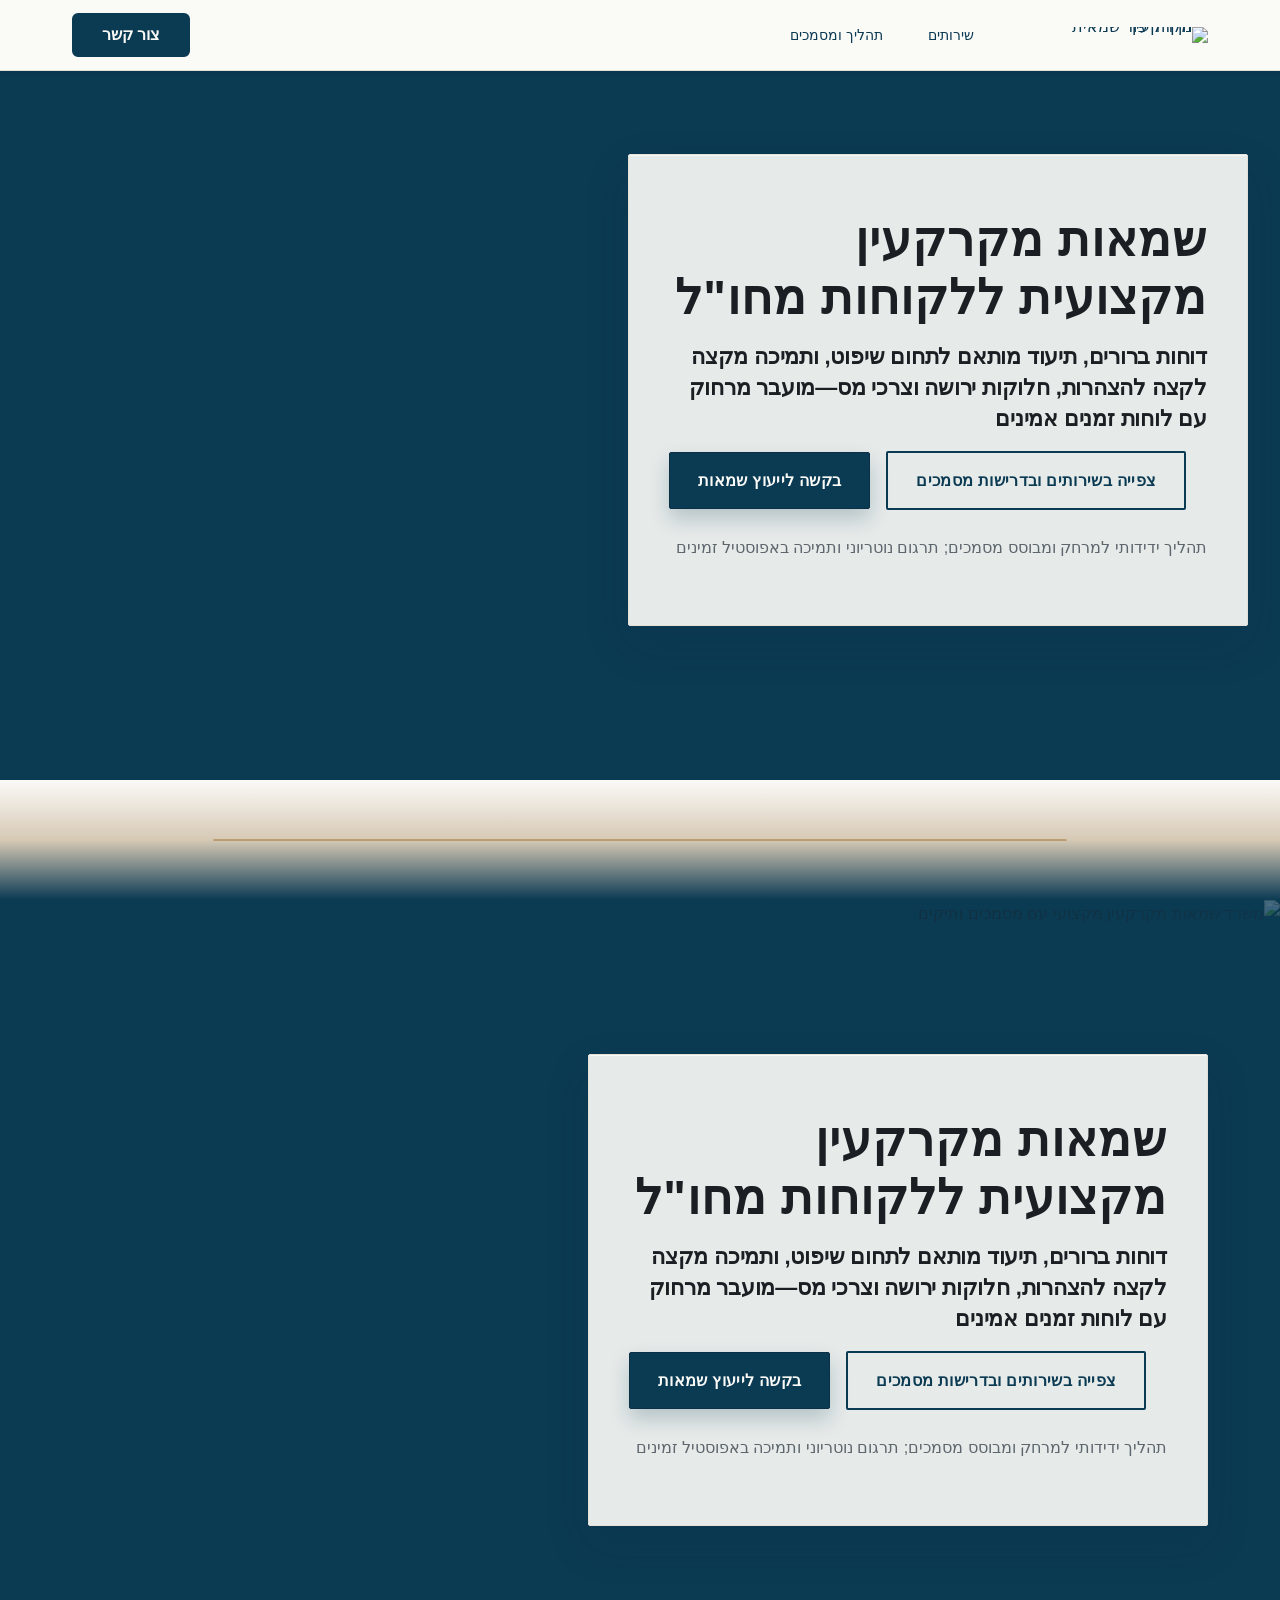
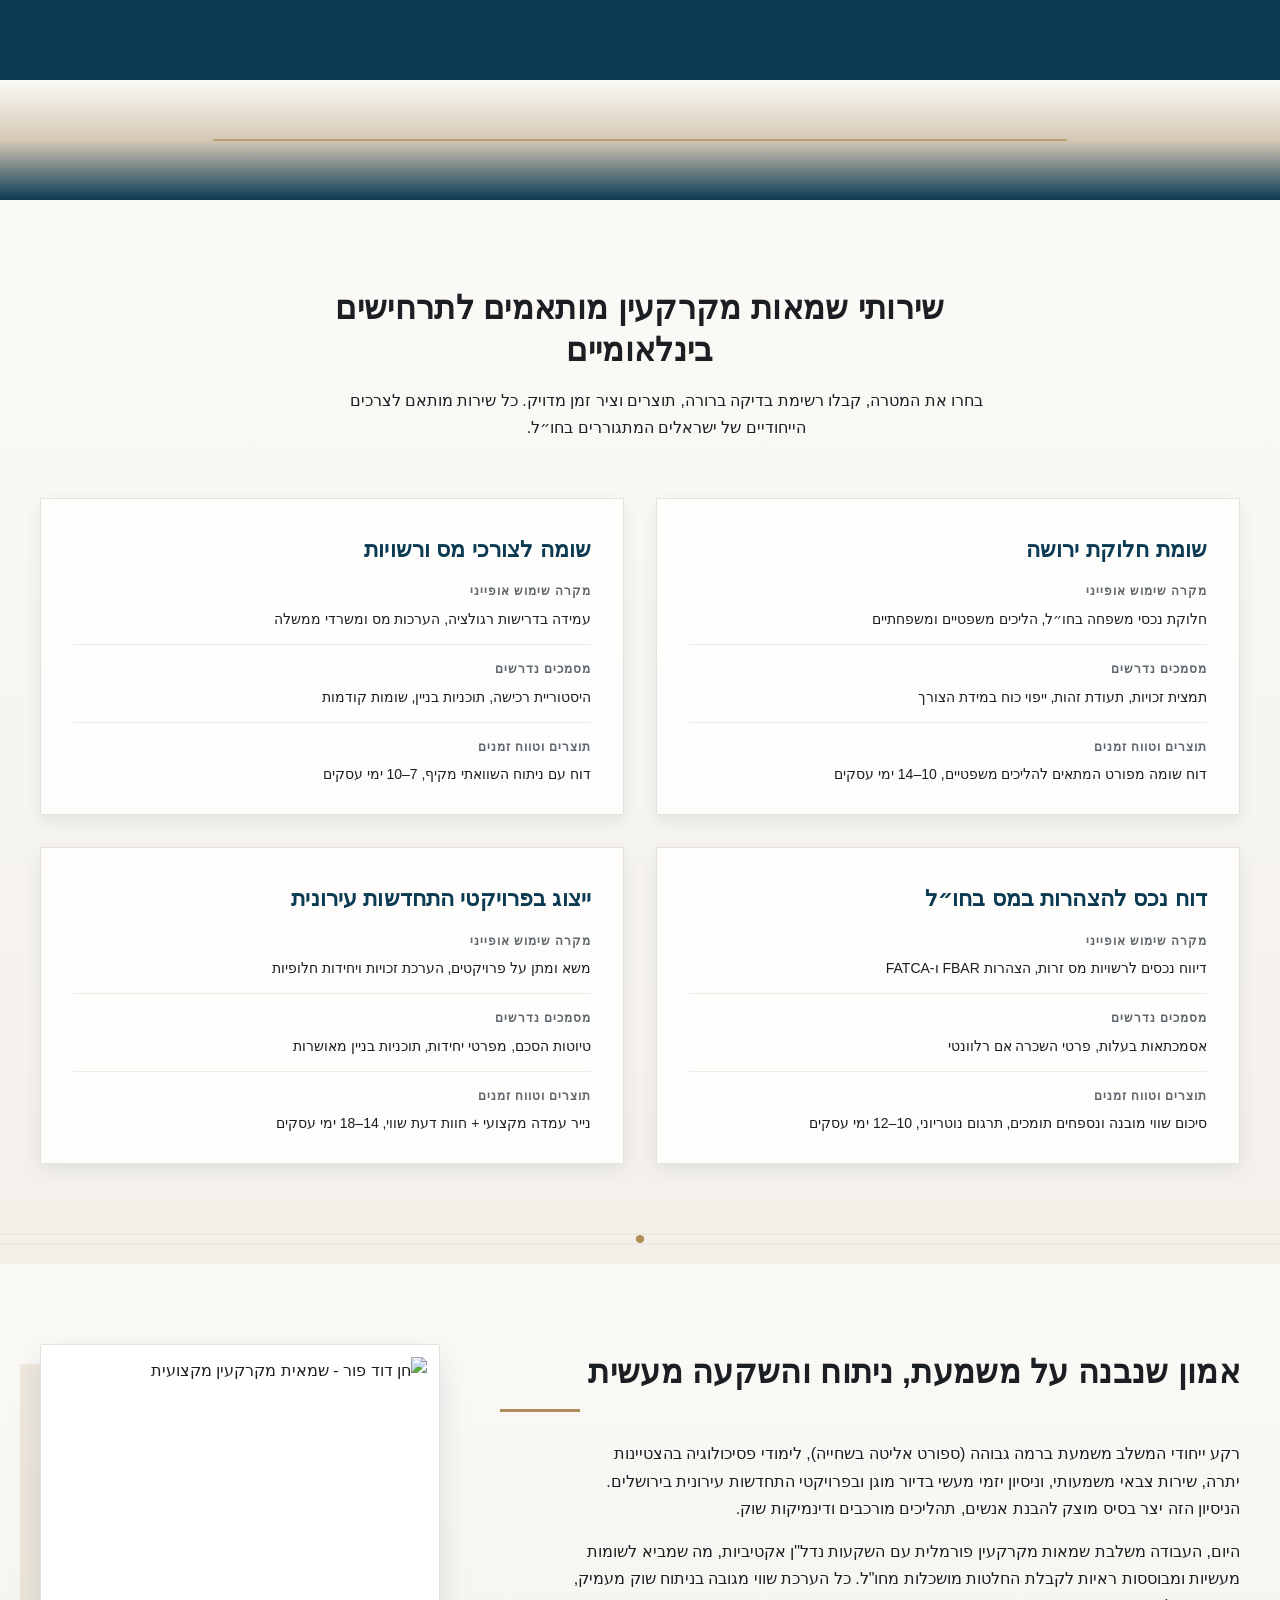
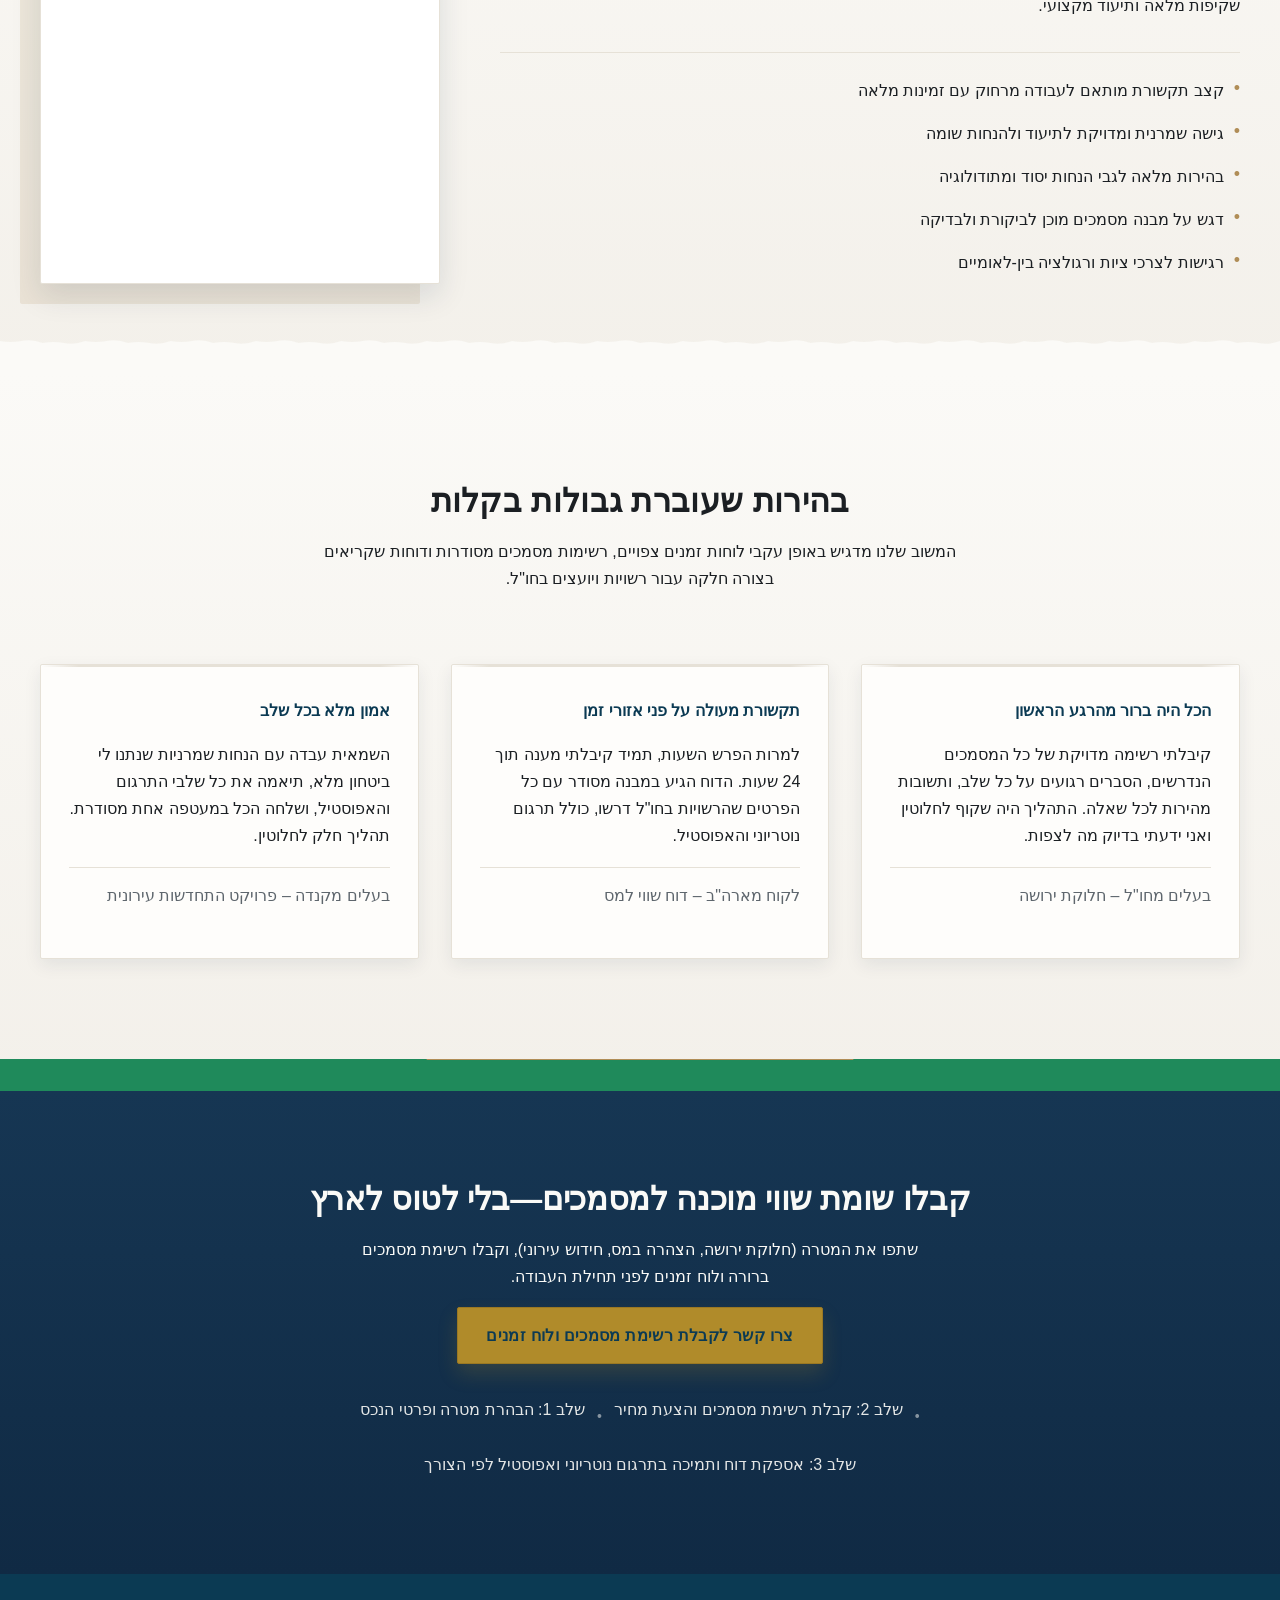
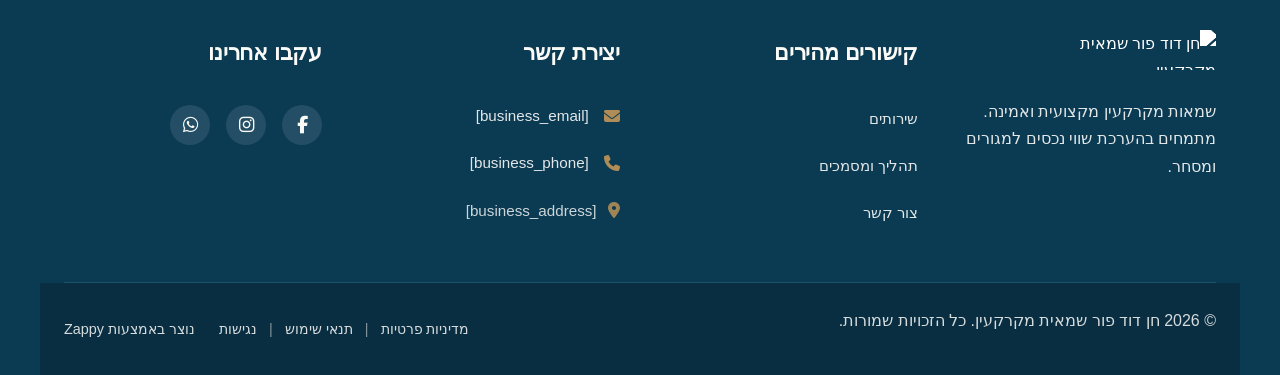
==== commit 9734dfa2: "Background sync: Progressive GitHub Sync" ====
--- a/public/index.html
+++ b/public/index.html
@@ -783,24 +783,24 @@
 </script>
   
   <main>
-    <section class="index-hero-section" data-layout-spec="בית-hero" data-hero-type="fullscreen-scrim">
+    <section class="index-hero-section" data-layout-spec="בית-hero" data-hero-type="fullscreen-scrim" id="zappy-section-0" data-zappy-content-align="center-right"><style data-zappy-align-style="true">#zappy-section-0 > [data-zappy-align-target] { margin-top: auto !important; margin-bottom: auto !important; margin-left: auto !important; margin-right: 0 !important; align-items: center !important; justify-content: flex-start !important; } #zappy-section-0 > [data-zappy-align-target] > * { margin-left: auto !important; margin-right: 0 !important; }  @media (max-width: 768px) { #zappy-section-0 > [data-zappy-align-target] { align-items: center !important; justify-content: center !important; margin-top: auto !important; margin-bottom: auto !important; margin-left: auto !important; margin-right: auto !important; } #zappy-section-0 > [data-zappy-align-target] > * { margin-left: auto !important; margin-right: auto !important; } }</style>
   <!-- Background Image Layer -->
   <div class="index-hero-section__bg-layer">
-    <img data-hero-bg="true" data-placeholder="index-hero-bg-1" data-context="Professional real estate appraiser office scene in Jerusalem: A clean, bright desk with organized property documents, architectural blueprints, and legal papers spread neatly. Warm natural lighting from a window showing Jerusalem stone buildings in soft focus background. Professional calculator, notary stamps, and official folders visible. The scene conveys trust, professionalism, and international business capability. Bright, naturally lit, documentary photography style with shallow depth of field." width="1920" height="1080" src="/assets/site-index-hero-bg-1.webp" alt="משרד שמאות מקרקעין מקצועי עם מסמכים ותיקים" class="index-hero-section__bg-image">
+    <img data-hero-bg="true" data-placeholder="index-hero-bg-1" data-context="Professional real estate appraiser office scene in Jerusalem: A clean, bright desk with organized property documents, architectural blueprints, and legal papers spread neatly. Warm natural lighting from a window showing Jerusalem stone buildings in soft focus background. Professional calculator, notary stamps, and official folders visible. The scene conveys trust, professionalism, and international business capability. Bright, naturally lit, documentary photography style with shallow depth of field." width="1920" height="1080" src="/assets/site-index-hero-bg-1.webp" alt="משרד שמאות מקרקעין מקצועי עם מסמכים ותיקים" class="index-hero-section__bg-image zappy-editable-image" data-element-type="image" data-element-id="img-1773573420963-gbr97iplr" data-resize-handler-attached="true" style="object-position: 50% 50%;">
   </div>
 
   <!-- Scrim Overlay for Text Legibility -->
-  <div class="index-hero-section__scrim" aria-hidden="true"></div>
+  <div class="index-hero-section__scrim" aria-hidden="true" data-zappy-gradient-scrim="true" style=""></div>
 
   <!-- Content Overlay Group -->
-  <div class="index-hero-section__content-wrapper">
+  <div class="index-hero-section__content-wrapper" data-zappy-align-target="true">
     <div class="index-hero-section__content-container">
       <div class="index-hero-section__text-card">
         <h1 class="index-hero-section__headline">שמאות מקרקעין מקצועית ללקוחות מחו"ל</h1>
         <h3 class="index-hero-section__subtitle">דוחות ברורים, תיעוד מותאם לתחום שיפוט, ותמיכה מקצה לקצה להצהרות, חלוקות ירושה וצרכי מס—מועבר מרחוק עם לוחות זמנים אמינים</h3>
         <div class="index-hero-section__cta-row">
-          <a href="#contact" class="index-hero-section__btn index-hero-section__btn--primary">בקשה לייעוץ שמאות</a>
-          <a href="#services" class="index-hero-section__btn index-hero-section__btn--secondary">צפייה בשירותים ובדרישות מסמכים</a>
+          <a href="#contact" class="index-hero-section__btn index-hero-section__btn--primary" data-element-type="button" data-element-id="btn-1773573420952-osbx68kyf" data-native-element="true">בקשה לייעוץ שמאות</a>
+          <a href="#services" class="index-hero-section__btn index-hero-section__btn--secondary" data-element-type="button" data-element-id="btn-1773573420952-kmamqzzsf" data-native-element="true">צפייה בשירותים ובדרישות מסמכים</a>
         </div>
         <p class="index-hero-section__micro-line">תהליך ידידותי למרחק ומבוסס מסמכים; תרגום נוטריוני ותמיכה באפוסטיל זמינים</p>
       </div>
@@ -811,11 +811,49 @@
   <div class="index-hero-section__divider-wrapper">
     <svg data-no-icon-edit="true" aria-hidden="true" viewbox="0 0 1200 120" preserveaspectratio="none" xmlns="http://www.w3.org/2000/svg">
       <defs>
-        <linearGradient id="index-hero-ink-gradient" x1="0%" y1="0%" x2="0%" y2="100%">
+        <lineargradient id="index-hero-ink-gradient" x1="0%" y1="0%" x2="0%" y2="100%">
           <stop offset="0%" style="stop-color:#FBFAF7;stop-opacity:1"></stop>
           <stop offset="50%" style="stop-color:#D6C9B5;stop-opacity:1"></stop>
           <stop offset="100%" style="stop-color:#0B3A53;stop-opacity:1"></stop>
-        </linearGradient>
+        </lineargradient>
+      </defs>
+      <rect x="0" y="0" width="1200" height="120" fill="url(#index-hero-ink-gradient)"></rect>
+      <line x1="200" y1="60" x2="1000" y2="60" stroke="#B08D57" stroke-width="2" opacity="0.7"></line>
+    </svg>
+  </div>
+</section><section class="index-hero-section" data-layout-spec="בית-hero" data-hero-type="fullscreen-scrim" id="zappy-section-0-dup-1773652980003" data-zappy-content-align="center-right"><style data-zappy-align-style="true">#zappy-section-0 > [data-zappy-align-target] { margin-top: auto !important; margin-bottom: auto !important; margin-left: auto !important; margin-right: 0 !important; align-items: center !important; justify-content: flex-start !important; } #zappy-section-0 > [data-zappy-align-target] > * { margin-left: auto !important; margin-right: 0 !important; }  @media (max-width: 768px) { #zappy-section-0 > [data-zappy-align-target] { align-items: center !important; justify-content: center !important; margin-top: auto !important; margin-bottom: auto !important; margin-left: auto !important; margin-right: auto !important; } #zappy-section-0 > [data-zappy-align-target] > * { margin-left: auto !important; margin-right: auto !important; } }</style>
+  <!-- Background Image Layer -->
+  <div class="index-hero-section__bg-layer">
+    <img data-hero-bg="true" data-placeholder="index-hero-bg-1" data-context="Professional real estate appraiser office scene in Jerusalem: A clean, bright desk with organized property documents, architectural blueprints, and legal papers spread neatly. Warm natural lighting from a window showing Jerusalem stone buildings in soft focus background. Professional calculator, notary stamps, and official folders visible. The scene conveys trust, professionalism, and international business capability. Bright, naturally lit, documentary photography style with shallow depth of field." width="1920" height="1080" src="/assets/site-index-hero-bg-1.webp" alt="משרד שמאות מקרקעין מקצועי עם מסמכים ותיקים" class="index-hero-section__bg-image zappy-editable-image" data-element-type="image" data-element-id="img-1773573420963-gbr97iplr" data-resize-handler-attached="true" style="object-position: 50% 50%;">
+  </div>
+
+  <!-- Scrim Overlay for Text Legibility -->
+  <div class="index-hero-section__scrim" aria-hidden="true" data-zappy-gradient-scrim="true" style=""></div>
+
+  <!-- Content Overlay Group -->
+  <div class="index-hero-section__content-wrapper" data-zappy-align-target="true">
+    <div class="index-hero-section__content-container">
+      <div class="index-hero-section__text-card">
+        <h1 class="index-hero-section__headline">שמאות מקרקעין מקצועית ללקוחות מחו"ל</h1>
+        <h3 class="index-hero-section__subtitle">דוחות ברורים, תיעוד מותאם לתחום שיפוט, ותמיכה מקצה לקצה להצהרות, חלוקות ירושה וצרכי מס—מועבר מרחוק עם לוחות זמנים אמינים</h3>
+        <div class="index-hero-section__cta-row">
+          <a href="#contact" class="index-hero-section__btn index-hero-section__btn--primary" data-element-type="button" data-element-id="btn-1773573420952-osbx68kyf" data-native-element="true">בקשה לייעוץ שמאות</a>
+          <a href="#services" class="index-hero-section__btn index-hero-section__btn--secondary" data-element-type="button" data-element-id="btn-1773573420952-kmamqzzsf" data-native-element="true">צפייה בשירותים ובדרישות מסמכים</a>
+        </div>
+        <p class="index-hero-section__micro-line">תהליך ידידותי למרחק ומבוסס מסמכים; תרגום נוטריוני ותמיכה באפוסטיל זמינים</p>
+      </div>
+    </div>
+  </div>
+
+  <!-- Bottom Divider: Ink-to-Paper Gradient with Gold Rule -->
+  <div class="index-hero-section__divider-wrapper">
+    <svg data-no-icon-edit="true" aria-hidden="true" viewbox="0 0 1200 120" preserveaspectratio="none" xmlns="http://www.w3.org/2000/svg">
+      <defs>
+        <lineargradient id="index-hero-ink-gradient-dup-1773652980003-0" x1="0%" y1="0%" x2="0%" y2="100%">
+          <stop offset="0%" style="stop-color:#FBFAF7;stop-opacity:1"></stop>
+          <stop offset="50%" style="stop-color:#D6C9B5;stop-opacity:1"></stop>
+          <stop offset="100%" style="stop-color:#0B3A53;stop-opacity:1"></stop>
+        </lineargradient>
       </defs>
       <rect x="0" y="0" width="1200" height="120" fill="url(#index-hero-ink-gradient)"></rect>
       <line x1="200" y1="60" x2="1000" y2="60" stroke="#B08D57" stroke-width="2" opacity="0.7"></line>
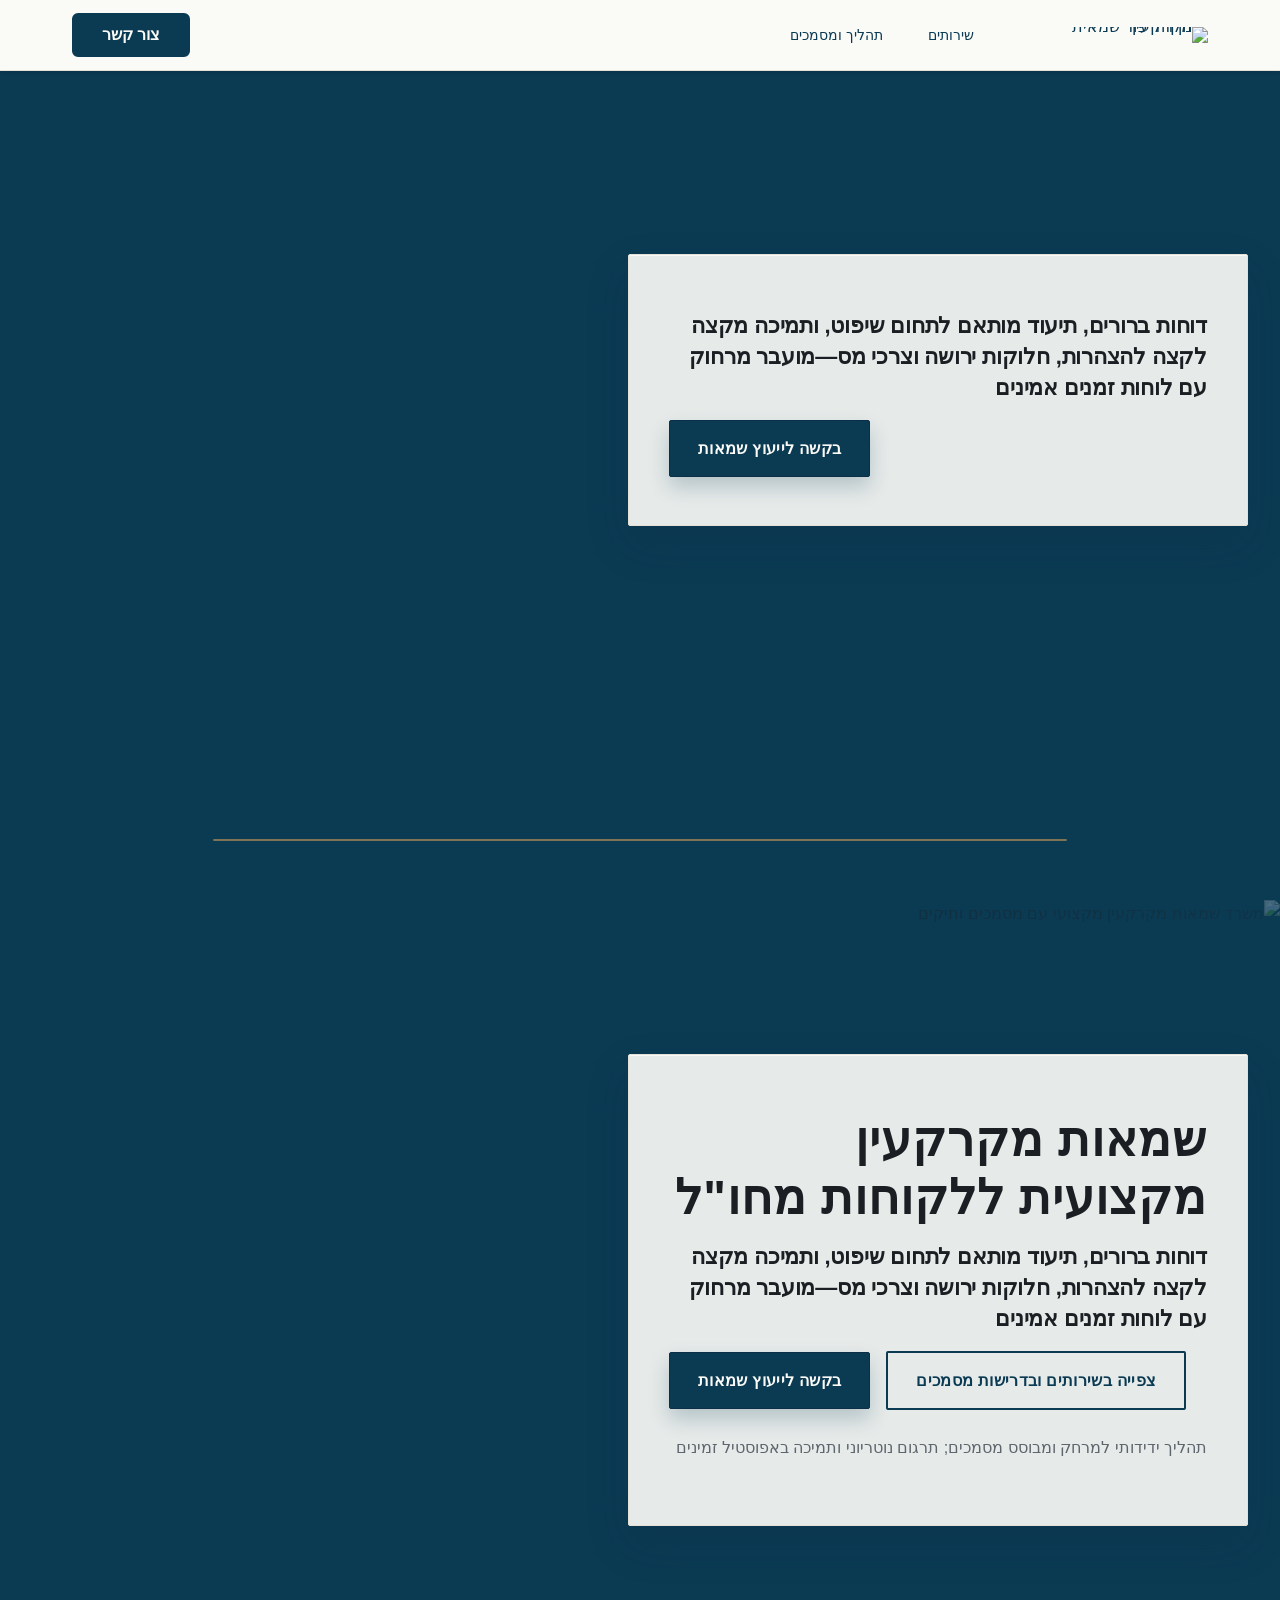
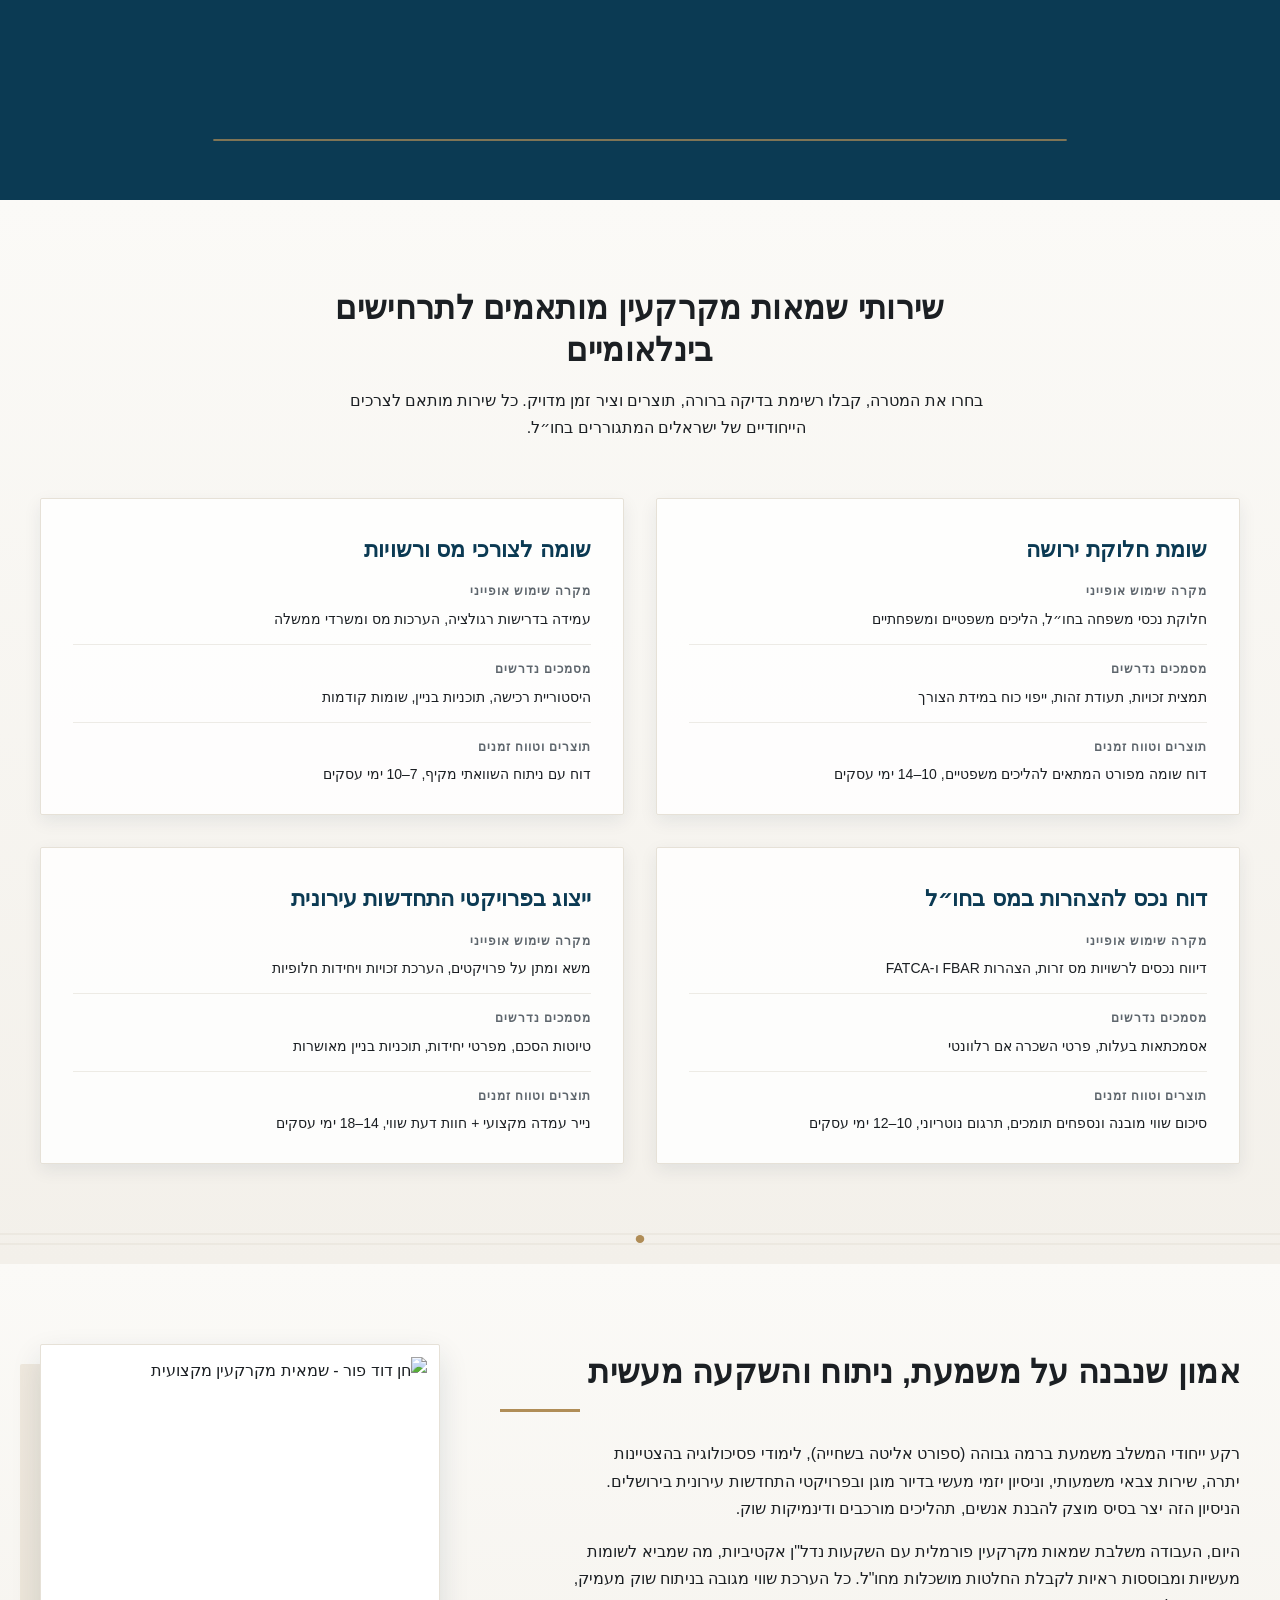
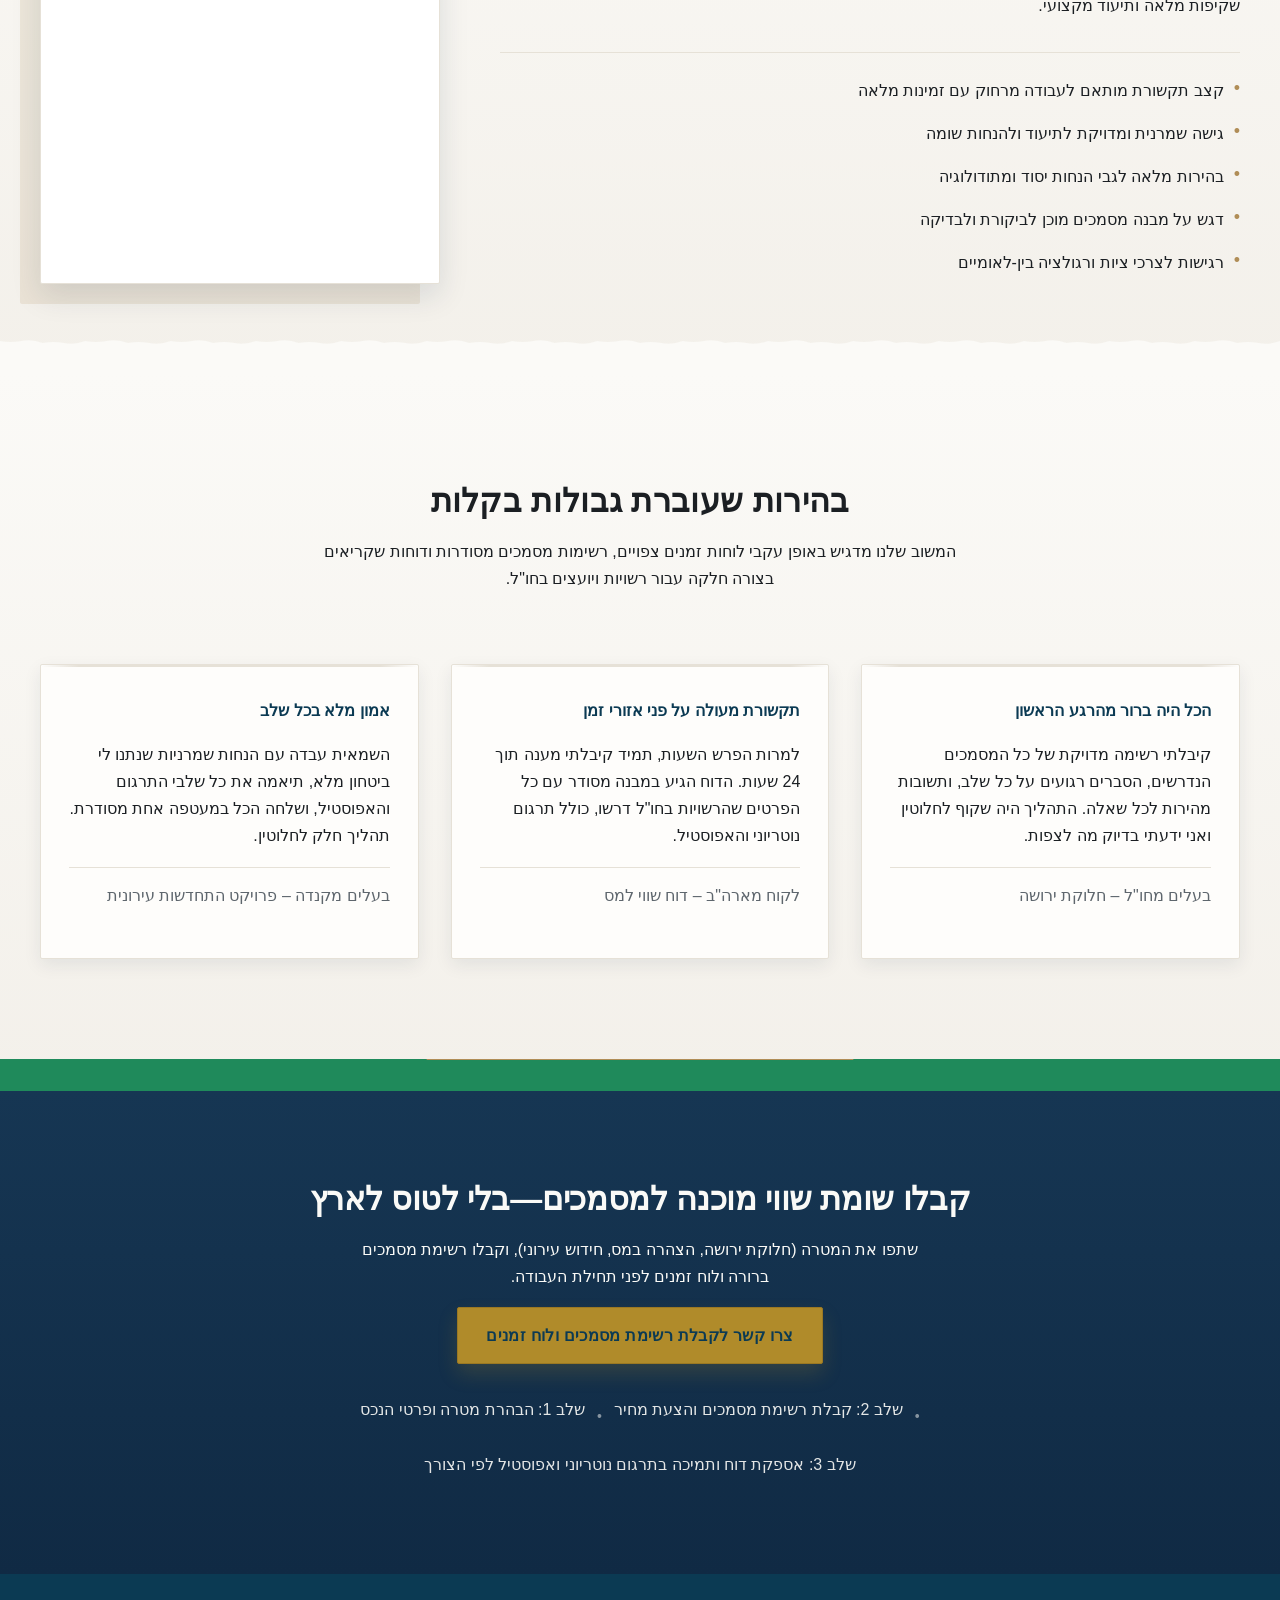
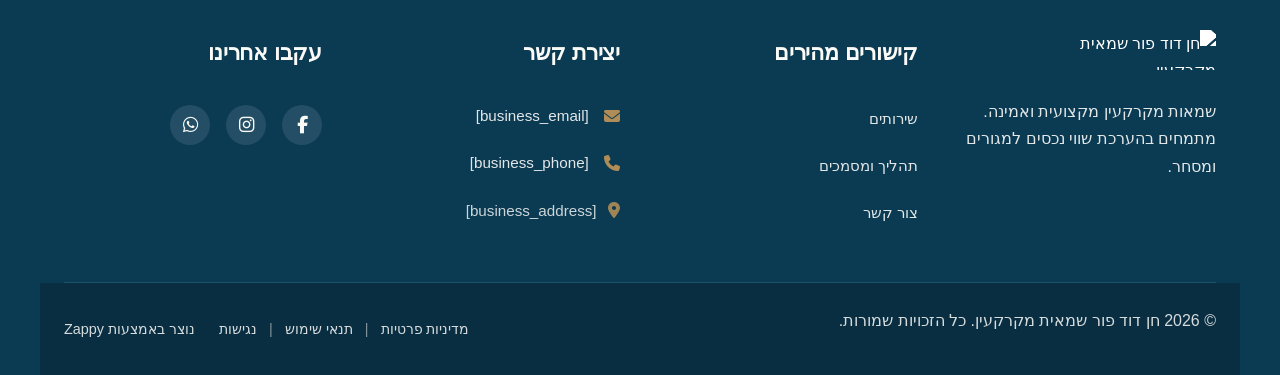
==== commit cfb1a48b: "Background sync: Progressive GitHub Sync" ====
--- a/public/index.html
+++ b/public/index.html
@@ -325,16 +325,16 @@
 
   <nav class="navbar" dir="rtl">
   <button class="mobile-toggle" id="mobileToggle" aria-label="Menu">
-    <svg class="hamburger-icon" width="24" height="24" viewbox="0 0 24 24" fill="none">
+    <svg class="hamburger-icon" width="24" height="24" viewBox="0 0 24 24" fill="none">
       <path d="M3 12h18M3 6h18M3 18h18" stroke="currentColor" stroke-width="2" stroke-linecap="round"></path>
     </svg>
-    <svg class="close-icon" width="24" height="24" viewbox="0 0 24 24" fill="none" style="display: none;">
+    <svg class="close-icon" width="24" height="24" viewBox="0 0 24 24" fill="none" style="display: none;">
       <path d="M18 6L6 18M6 6l12 12" stroke="currentColor" stroke-width="2" stroke-linecap="round"></path>
     </svg>
   </button>
   
   <button class="phone-header-btn" aria-label="Call">
-    <svg width="20" height="20" viewbox="0 0 24 24" fill="currentColor">
+    <svg width="20" height="20" viewBox="0 0 24 24" fill="currentColor">
       <path d="M22 16.92v3a2 2 0 0 1-2.18 2 19.79 19.79 0 0 1-8.63-3.07 19.5 19.5 0 0 1-6-6 19.79 19.79 0 0 1-3.07-8.67A2 2 0 0 1 4.11 2h3a2 2 0 0 1 2 1.72 12.84 12.84 0 0 0 .7 2.81 2 2 0 0 1-.45 2.11L8.09 9.91a16 16 0 0 0 6 6l1.27-1.27a2 2 0 0 1 2.11-.45 12.84 12.84 0 0 0 2.81.7A2 2 0 0 1 22 16.92z"></path>
     </svg>
   </button>
@@ -783,7 +783,45 @@
 </script>
   
   <main>
-    <section class="index-hero-section" data-layout-spec="בית-hero" data-hero-type="fullscreen-scrim" id="zappy-section-0" data-zappy-content-align="center-right"><style data-zappy-align-style="true">#zappy-section-0 > [data-zappy-align-target] { margin-top: auto !important; margin-bottom: auto !important; margin-left: auto !important; margin-right: 0 !important; align-items: center !important; justify-content: flex-start !important; } #zappy-section-0 > [data-zappy-align-target] > * { margin-left: auto !important; margin-right: 0 !important; }  @media (max-width: 768px) { #zappy-section-0 > [data-zappy-align-target] { align-items: center !important; justify-content: center !important; margin-top: auto !important; margin-bottom: auto !important; margin-left: auto !important; margin-right: auto !important; } #zappy-section-0 > [data-zappy-align-target] > * { margin-left: auto !important; margin-right: auto !important; } }</style>
+    <section class="index-hero-section" data-layout-spec="בית-hero" data-hero-type="fullscreen-scrim" id="zappy-section-0-dup-1773652980003" data-zappy-content-align="center-right" style="opacity: 1;"><style data-zappy-align-style="true">#zappy-section-0-dup-1773652980003 > [data-zappy-align-target] { margin-top: auto !important; margin-bottom: auto !important; margin-left: auto !important; margin-right: 0 !important; align-items: center !important; justify-content: flex-start !important; } #zappy-section-0-dup-1773652980003 > [data-zappy-align-target] > * { margin-left: auto !important; margin-right: 0 !important; }  @media (max-width: 768px) { #zappy-section-0-dup-1773652980003 > [data-zappy-align-target] { align-items: center !important; justify-content: center !important; margin-top: auto !important; margin-bottom: auto !important; margin-left: auto !important; margin-right: auto !important; } #zappy-section-0-dup-1773652980003 > [data-zappy-align-target] > * { margin-left: auto !important; margin-right: auto !important; } }</style>
+  <!-- Background Image Layer -->
+  <div class="index-hero-section__bg-layer">
+    <img data-hero-bg="true" data-placeholder="index-hero-bg-1" data-context="Professional real estate appraiser office scene in Jerusalem: A clean, bright desk with organized property documents, architectural blueprints, and legal papers spread neatly. Warm natural lighting from a window showing Jerusalem stone buildings in soft focus background. Professional calculator, notary stamps, and official folders visible. The scene conveys trust, professionalism, and international business capability. Bright, naturally lit, documentary photography style with shallow depth of field." width="1920" height="1080" src="/assets/site-index-hero-bg-1.webp" alt="משרד שמאות מקרקעין מקצועי עם מסמכים ותיקים" class="index-hero-section__bg-image zappy-editable-image" data-element-type="image" data-element-id="img-1773573420963-gbr97iplr" style="object-position: 50% 50%;" data-resize-handler-attached="true">
+  </div>
+
+  <!-- Scrim Overlay for Text Legibility -->
+  <div class="index-hero-section__scrim" aria-hidden="true" data-zappy-gradient-scrim="true" style=""></div>
+
+  <!-- Content Overlay Group -->
+  <div class="index-hero-section__content-wrapper" data-zappy-align-target="true">
+    <div class="index-hero-section__content-container">
+      <div class="index-hero-section__text-card">
+        
+        <h3 class="index-hero-section__subtitle" style="">דוחות ברורים, תיעוד מותאם לתחום שיפוט, ותמיכה מקצה לקצה להצהרות, חלוקות ירושה וצרכי מס—מועבר מרחוק עם לוחות זמנים אמינים</h3>
+        <div class="index-hero-section__cta-row">
+          <a href="#contact" class="index-hero-section__btn index-hero-section__btn--primary" data-element-type="button" data-element-id="btn-1773573420952-osbx68kyf" data-native-element="true">בקשה לייעוץ שמאות</a>
+          
+        </div>
+        
+      </div>
+    </div>
+  </div>
+
+  <!-- Bottom Divider: Ink-to-Paper Gradient with Gold Rule -->
+  <div class="index-hero-section__divider-wrapper">
+    <svg data-no-icon-edit="true" aria-hidden="true" viewBox="0 0 1200 120" preserveAspectRatio="none" xmlns="http://www.w3.org/2000/svg">
+      <defs>
+        <linearGradient id="index-hero-ink-gradient-copy-1773652978212-zxt99" x1="0%" y1="0%" x2="0%" y2="100%">
+          <stop offset="0%" style="stop-color:#FBFAF7;stop-opacity:1"></stop>
+          <stop offset="50%" style="stop-color:#D6C9B5;stop-opacity:1"></stop>
+          <stop offset="100%" style="stop-color:#0B3A53;stop-opacity:1"></stop>
+        </linearGradient>
+      </defs>
+      <rect x="0" y="0" width="1200" height="120" fill="url(#index-hero-ink-gradient)"></rect>
+      <line x1="200" y1="60" x2="1000" y2="60" stroke="#B08D57" stroke-width="2" opacity="0.7"></line>
+    </svg>
+  </div>
+</section><section class="index-hero-section" data-layout-spec="בית-hero" data-hero-type="fullscreen-scrim" id="zappy-section-0-dup-1773652980003" data-zappy-content-align="center-right"><style data-zappy-align-style="true">#zappy-section-0 > [data-zappy-align-target] { margin-top: auto !important; margin-bottom: auto !important; margin-left: auto !important; margin-right: 0 !important; align-items: center !important; justify-content: flex-start !important; } #zappy-section-0 > [data-zappy-align-target] > * { margin-left: auto !important; margin-right: 0 !important; }  @media (max-width: 768px) { #zappy-section-0 > [data-zappy-align-target] { align-items: center !important; justify-content: center !important; margin-top: auto !important; margin-bottom: auto !important; margin-left: auto !important; margin-right: auto !important; } #zappy-section-0 > [data-zappy-align-target] > * { margin-left: auto !important; margin-right: auto !important; } }</style>
   <!-- Background Image Layer -->
   <div class="index-hero-section__bg-layer">
     <img data-hero-bg="true" data-placeholder="index-hero-bg-1" data-context="Professional real estate appraiser office scene in Jerusalem: A clean, bright desk with organized property documents, architectural blueprints, and legal papers spread neatly. Warm natural lighting from a window showing Jerusalem stone buildings in soft focus background. Professional calculator, notary stamps, and official folders visible. The scene conveys trust, professionalism, and international business capability. Bright, naturally lit, documentary photography style with shallow depth of field." width="1920" height="1080" src="/assets/site-index-hero-bg-1.webp" alt="משרד שמאות מקרקעין מקצועי עם מסמכים ותיקים" class="index-hero-section__bg-image zappy-editable-image" data-element-type="image" data-element-id="img-1773573420963-gbr97iplr" data-resize-handler-attached="true" style="object-position: 50% 50%;">
@@ -809,51 +847,13 @@
 
   <!-- Bottom Divider: Ink-to-Paper Gradient with Gold Rule -->
   <div class="index-hero-section__divider-wrapper">
-    <svg data-no-icon-edit="true" aria-hidden="true" viewbox="0 0 1200 120" preserveaspectratio="none" xmlns="http://www.w3.org/2000/svg">
+    <svg data-no-icon-edit="true" aria-hidden="true" viewBox="0 0 1200 120" preserveAspectRatio="none" xmlns="http://www.w3.org/2000/svg">
       <defs>
-        <lineargradient id="index-hero-ink-gradient" x1="0%" y1="0%" x2="0%" y2="100%">
+        <linearGradient id="index-hero-ink-gradient-dup-1773652980003-0" x1="0%" y1="0%" x2="0%" y2="100%">
           <stop offset="0%" style="stop-color:#FBFAF7;stop-opacity:1"></stop>
           <stop offset="50%" style="stop-color:#D6C9B5;stop-opacity:1"></stop>
           <stop offset="100%" style="stop-color:#0B3A53;stop-opacity:1"></stop>
-        </lineargradient>
-      </defs>
-      <rect x="0" y="0" width="1200" height="120" fill="url(#index-hero-ink-gradient)"></rect>
-      <line x1="200" y1="60" x2="1000" y2="60" stroke="#B08D57" stroke-width="2" opacity="0.7"></line>
-    </svg>
-  </div>
-</section><section class="index-hero-section" data-layout-spec="בית-hero" data-hero-type="fullscreen-scrim" id="zappy-section-0-dup-1773652980003" data-zappy-content-align="center-right"><style data-zappy-align-style="true">#zappy-section-0 > [data-zappy-align-target] { margin-top: auto !important; margin-bottom: auto !important; margin-left: auto !important; margin-right: 0 !important; align-items: center !important; justify-content: flex-start !important; } #zappy-section-0 > [data-zappy-align-target] > * { margin-left: auto !important; margin-right: 0 !important; }  @media (max-width: 768px) { #zappy-section-0 > [data-zappy-align-target] { align-items: center !important; justify-content: center !important; margin-top: auto !important; margin-bottom: auto !important; margin-left: auto !important; margin-right: auto !important; } #zappy-section-0 > [data-zappy-align-target] > * { margin-left: auto !important; margin-right: auto !important; } }</style>
-  <!-- Background Image Layer -->
-  <div class="index-hero-section__bg-layer">
-    <img data-hero-bg="true" data-placeholder="index-hero-bg-1" data-context="Professional real estate appraiser office scene in Jerusalem: A clean, bright desk with organized property documents, architectural blueprints, and legal papers spread neatly. Warm natural lighting from a window showing Jerusalem stone buildings in soft focus background. Professional calculator, notary stamps, and official folders visible. The scene conveys trust, professionalism, and international business capability. Bright, naturally lit, documentary photography style with shallow depth of field." width="1920" height="1080" src="/assets/site-index-hero-bg-1.webp" alt="משרד שמאות מקרקעין מקצועי עם מסמכים ותיקים" class="index-hero-section__bg-image zappy-editable-image" data-element-type="image" data-element-id="img-1773573420963-gbr97iplr" data-resize-handler-attached="true" style="object-position: 50% 50%;">
-  </div>
-
-  <!-- Scrim Overlay for Text Legibility -->
-  <div class="index-hero-section__scrim" aria-hidden="true" data-zappy-gradient-scrim="true" style=""></div>
-
-  <!-- Content Overlay Group -->
-  <div class="index-hero-section__content-wrapper" data-zappy-align-target="true">
-    <div class="index-hero-section__content-container">
-      <div class="index-hero-section__text-card">
-        <h1 class="index-hero-section__headline">שמאות מקרקעין מקצועית ללקוחות מחו"ל</h1>
-        <h3 class="index-hero-section__subtitle">דוחות ברורים, תיעוד מותאם לתחום שיפוט, ותמיכה מקצה לקצה להצהרות, חלוקות ירושה וצרכי מס—מועבר מרחוק עם לוחות זמנים אמינים</h3>
-        <div class="index-hero-section__cta-row">
-          <a href="#contact" class="index-hero-section__btn index-hero-section__btn--primary" data-element-type="button" data-element-id="btn-1773573420952-osbx68kyf" data-native-element="true">בקשה לייעוץ שמאות</a>
-          <a href="#services" class="index-hero-section__btn index-hero-section__btn--secondary" data-element-type="button" data-element-id="btn-1773573420952-kmamqzzsf" data-native-element="true">צפייה בשירותים ובדרישות מסמכים</a>
-        </div>
-        <p class="index-hero-section__micro-line">תהליך ידידותי למרחק ומבוסס מסמכים; תרגום נוטריוני ותמיכה באפוסטיל זמינים</p>
-      </div>
-    </div>
-  </div>
-
-  <!-- Bottom Divider: Ink-to-Paper Gradient with Gold Rule -->
-  <div class="index-hero-section__divider-wrapper">
-    <svg data-no-icon-edit="true" aria-hidden="true" viewbox="0 0 1200 120" preserveaspectratio="none" xmlns="http://www.w3.org/2000/svg">
-      <defs>
-        <lineargradient id="index-hero-ink-gradient-dup-1773652980003-0" x1="0%" y1="0%" x2="0%" y2="100%">
-          <stop offset="0%" style="stop-color:#FBFAF7;stop-opacity:1"></stop>
-          <stop offset="50%" style="stop-color:#D6C9B5;stop-opacity:1"></stop>
-          <stop offset="100%" style="stop-color:#0B3A53;stop-opacity:1"></stop>
-        </lineargradient>
+        </linearGradient>
       </defs>
       <rect x="0" y="0" width="1200" height="120" fill="url(#index-hero-ink-gradient)"></rect>
       <line x1="200" y1="60" x2="1000" y2="60" stroke="#B08D57" stroke-width="2" opacity="0.7"></line>
@@ -936,7 +936,7 @@
   </div>
 
   <div class="index-services-divider-wrapper">
-    <svg data-no-icon-edit="true" aria-hidden="true" viewbox="0 0 1200 40" preserveaspectratio="none" xmlns="http://www.w3.org/2000/svg">
+    <svg data-no-icon-edit="true" aria-hidden="true" viewBox="0 0 1200 40" preserveAspectRatio="none" xmlns="http://www.w3.org/2000/svg">
       <line x1="0" y1="10" x2="1200" y2="10" stroke="var(--border-light)" stroke-width="1"></line>
       <line x1="0" y1="20" x2="1200" y2="20" stroke="var(--border-light)" stroke-width="1"></line>
       <circle cx="600" cy="15" r="4" fill="var(--accent)"></circle>
@@ -973,7 +973,7 @@
     </div>
   </div>
   <div class="index-profile-divider-wrapper">
-    <svg data-no-icon-edit="true" aria-hidden="true" viewbox="0 0 1200 40" preserveaspectratio="none" xmlns="http://www.w3.org/2000/svg">
+    <svg data-no-icon-edit="true" aria-hidden="true" viewBox="0 0 1200 40" preserveAspectRatio="none" xmlns="http://www.w3.org/2000/svg">
       <path d="M0,40 L0,8 Q10,10 20,8 T40,10 Q50,8 60,10 T80,8 Q90,10 100,8 T120,10 Q130,8 140,10 T160,8 Q170,10 180,8 T200,10 Q210,8 220,10 T240,8 Q250,10 260,8 T280,10 Q290,8 300,10 T320,8 Q330,10 340,8 T360,10 Q370,8 380,10 T400,8 Q410,10 420,8 T440,10 Q450,8 460,10 T480,8 Q490,10 500,8 T520,10 Q530,8 540,10 T560,8 Q570,10 580,8 T600,10 Q610,8 620,10 T640,8 Q650,10 660,8 T680,10 Q690,8 700,10 T720,8 Q730,10 740,8 T760,10 Q770,8 780,10 T800,8 Q810,10 820,8 T840,10 Q850,8 860,10 T880,8 Q890,10 900,8 T920,10 Q930,8 940,10 T960,8 Q970,10 980,8 T1000,10 Q1010,8 1020,10 T1040,8 Q1050,10 1060,8 T1080,10 Q1090,8 1100,10 T1120,8 Q1130,10 1140,8 T1160,10 Q1170,8 1180,10 T1200,8 L1200,40 Z" fill="#FBFAF7"></path>
     </svg>
   </div>
@@ -1026,7 +1026,7 @@
   </div>
 
   <div class="index-testimonials-divider-wrapper">
-    <svg data-no-icon-edit="true" aria-hidden="true" viewbox="0 0 1200 32" preserveaspectratio="none" xmlns="http://www.w3.org/2000/svg">
+    <svg data-no-icon-edit="true" aria-hidden="true" viewBox="0 0 1200 32" preserveAspectRatio="none" xmlns="http://www.w3.org/2000/svg">
       <rect x="0" y="0" width="1200" height="32" fill="#1F8A5B"></rect>
       <line x1="400" y1="0" x2="800" y2="0" stroke="#B08D57" stroke-width="2"></line>
     </svg>
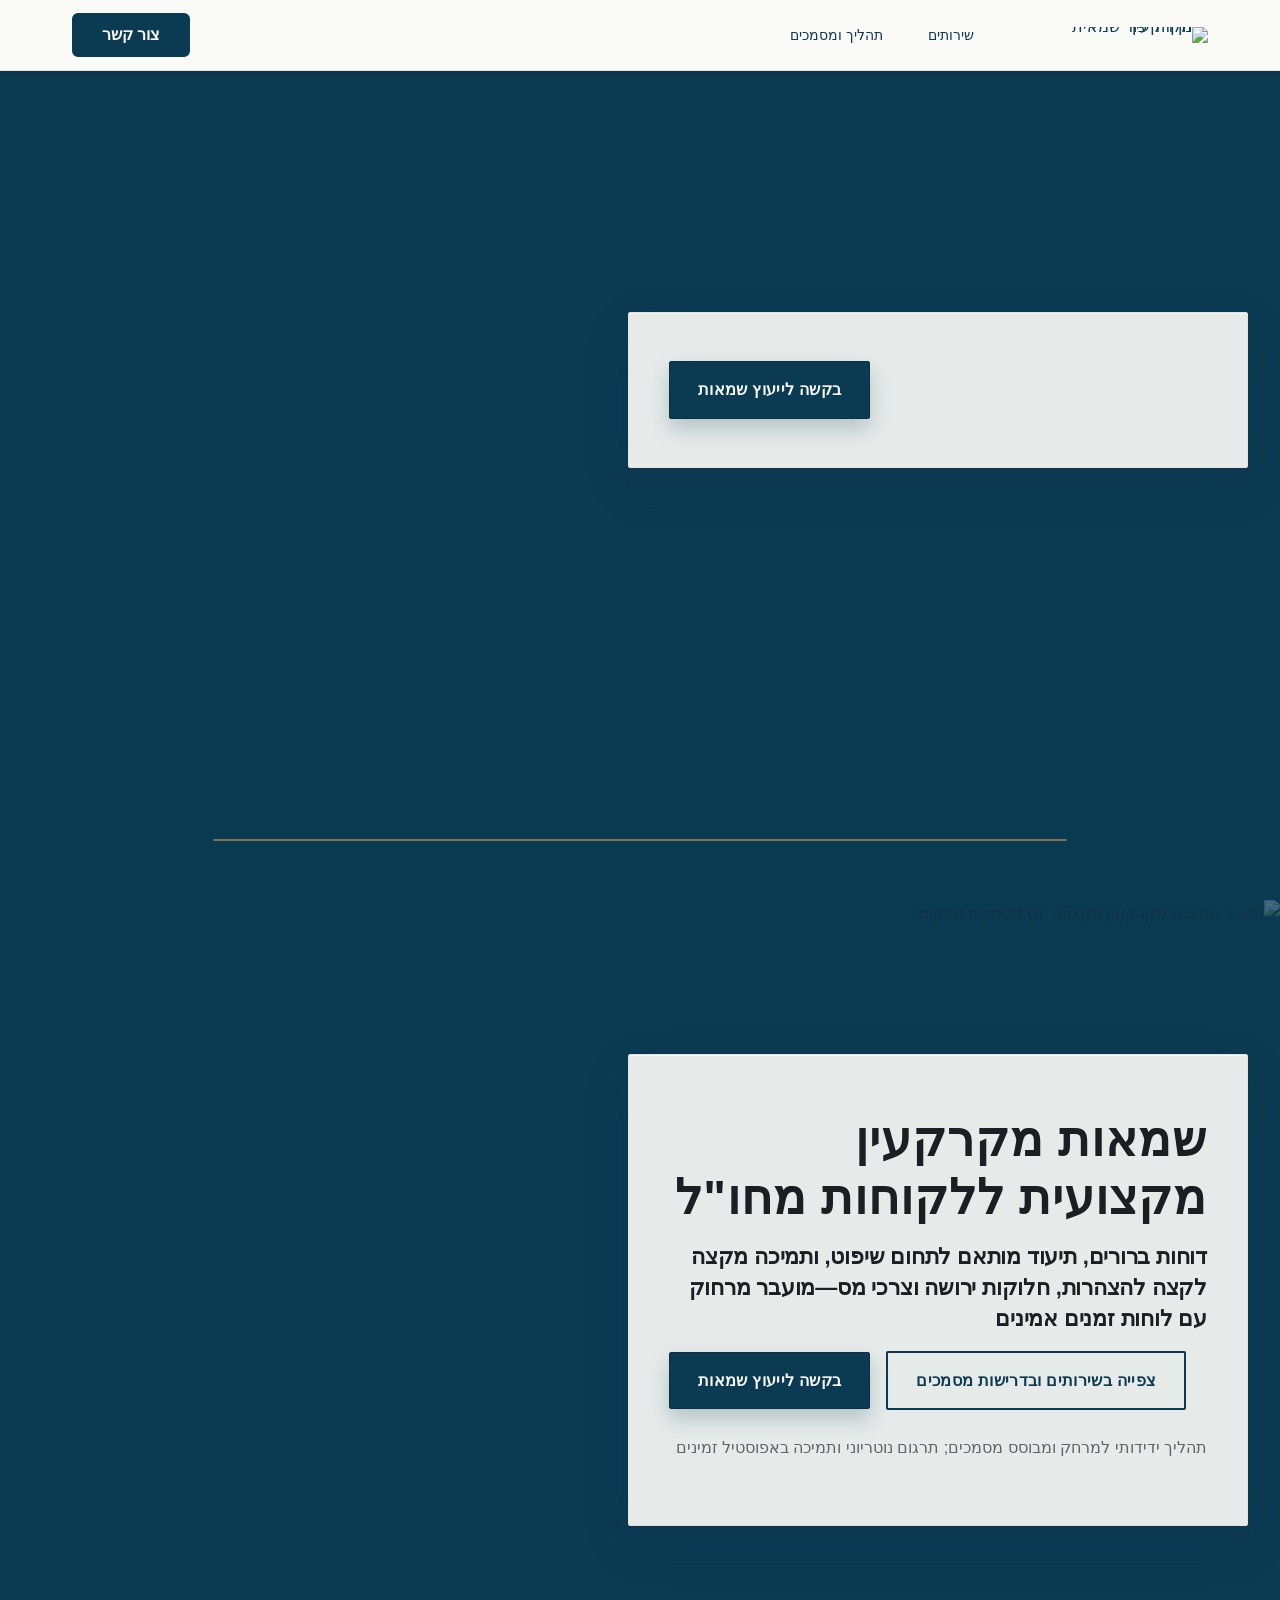
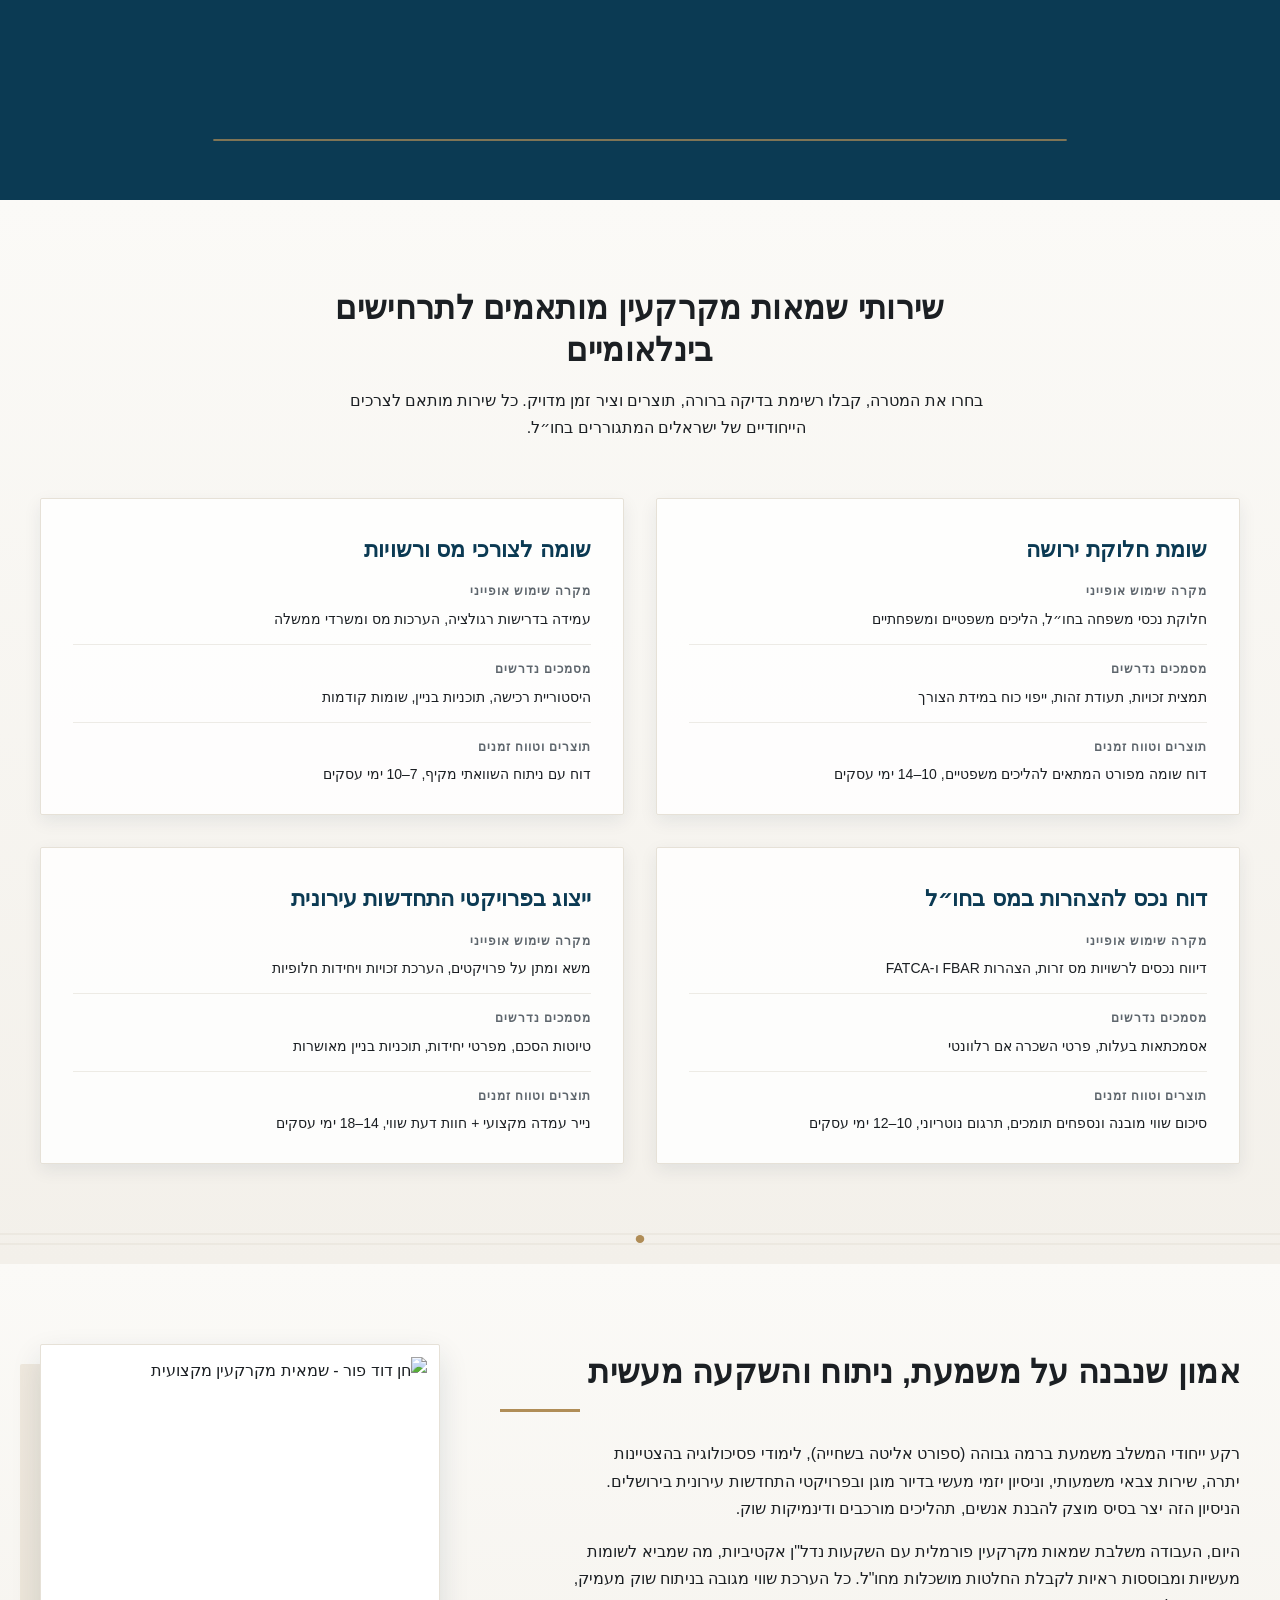
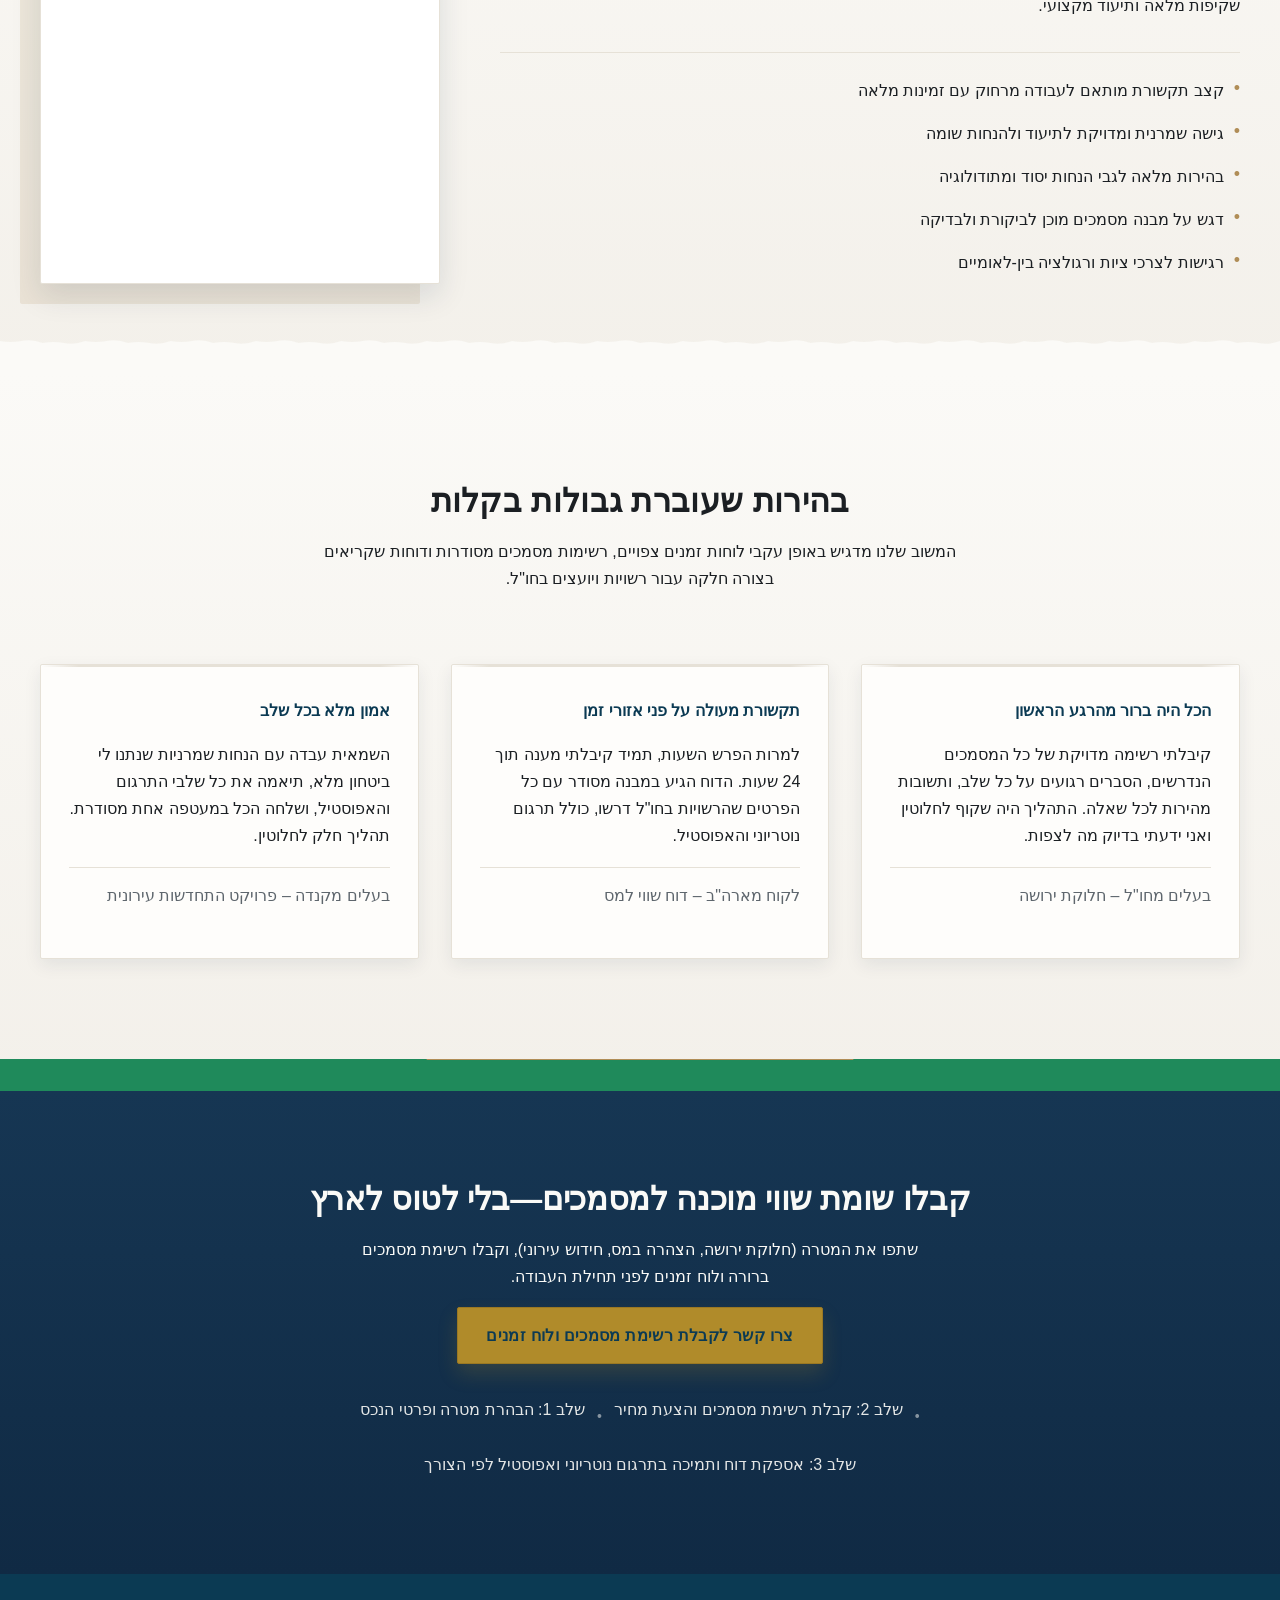
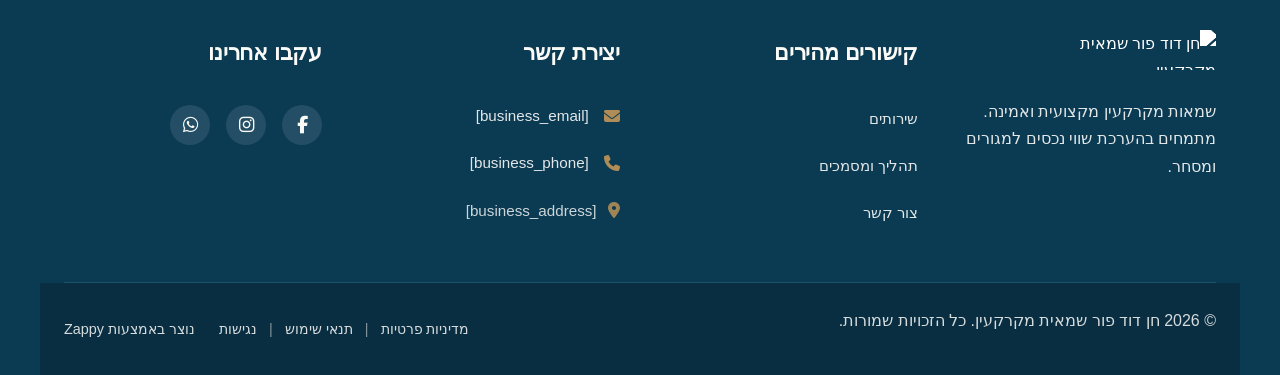
==== commit 6b95f406: "Background sync: Progressive GitHub Sync" ====
--- a/public/index.html
+++ b/public/index.html
@@ -797,7 +797,7 @@
     <div class="index-hero-section__content-container">
       <div class="index-hero-section__text-card">
         
-        <h3 class="index-hero-section__subtitle" style="">דוחות ברורים, תיעוד מותאם לתחום שיפוט, ותמיכה מקצה לקצה להצהרות, חלוקות ירושה וצרכי מס—מועבר מרחוק עם לוחות זמנים אמינים</h3>
+        
         <div class="index-hero-section__cta-row">
           <a href="#contact" class="index-hero-section__btn index-hero-section__btn--primary" data-element-type="button" data-element-id="btn-1773573420952-osbx68kyf" data-native-element="true">בקשה לייעוץ שמאות</a>
           
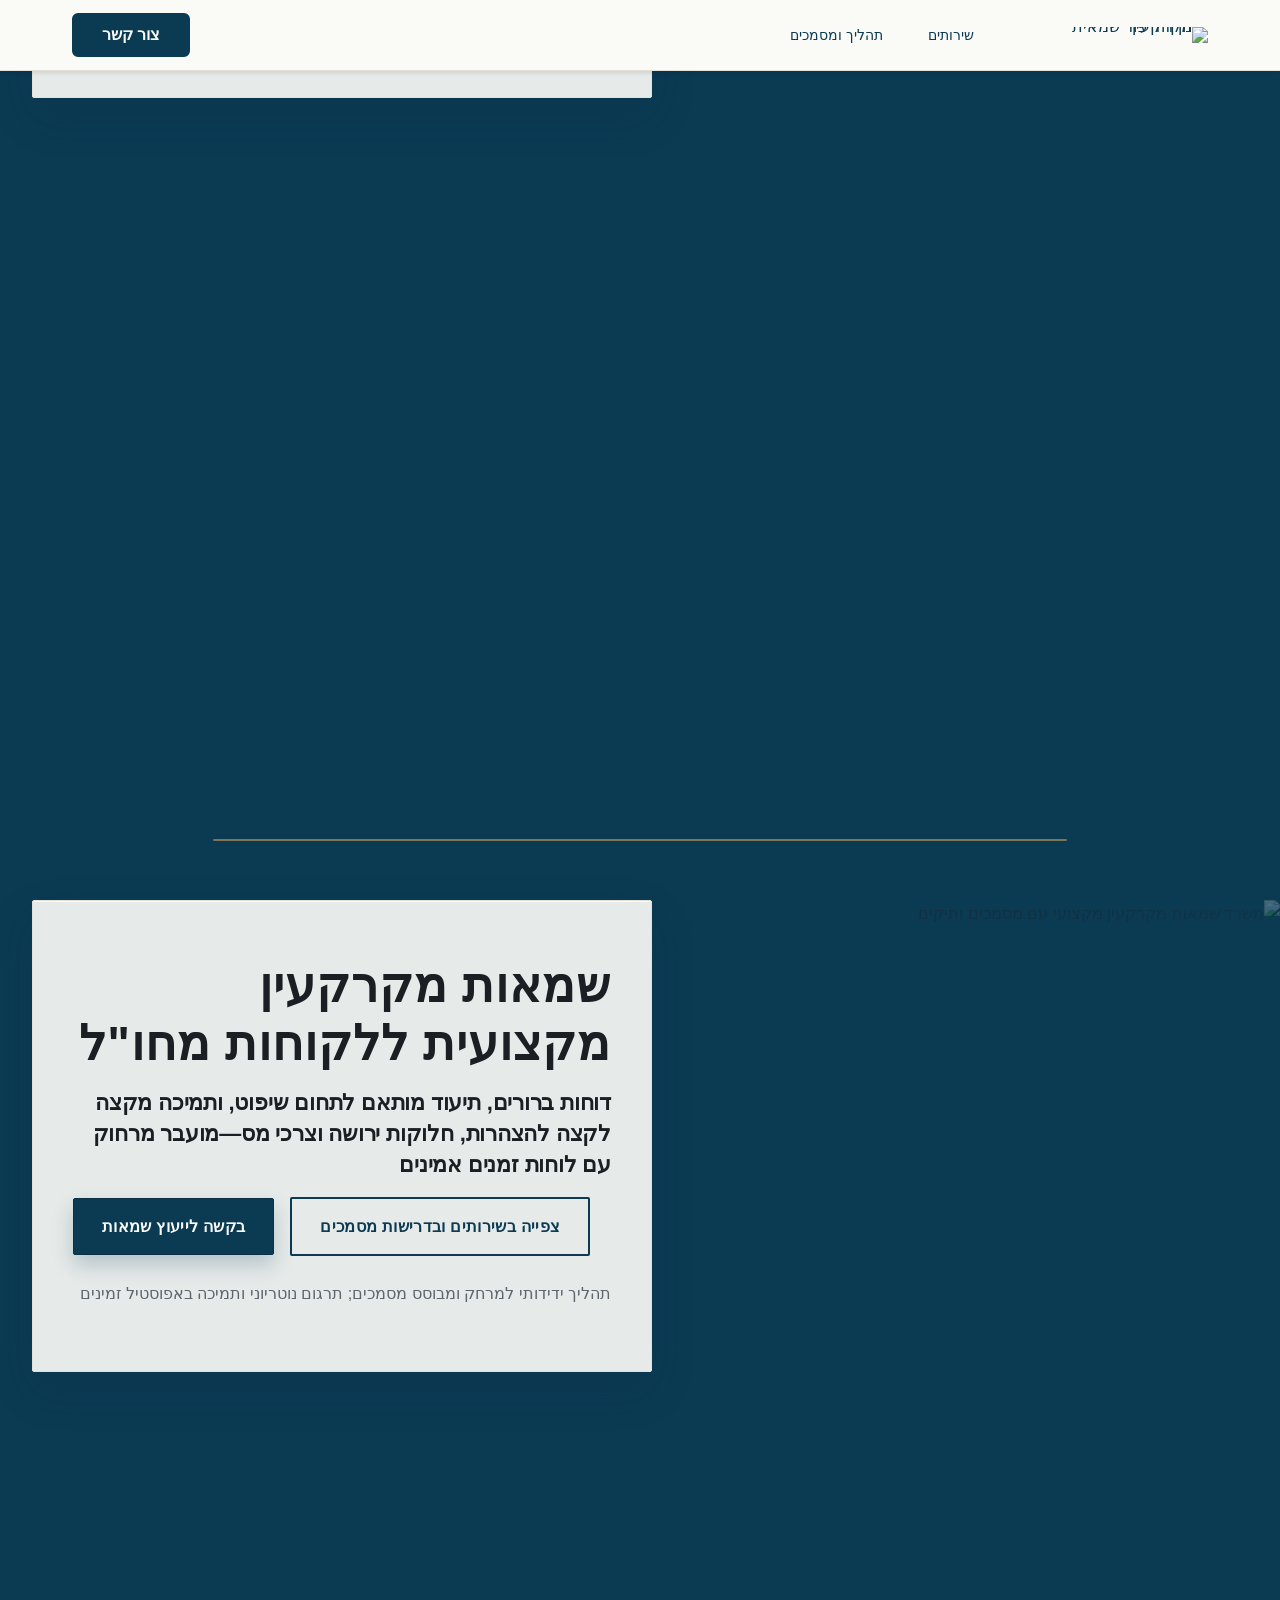
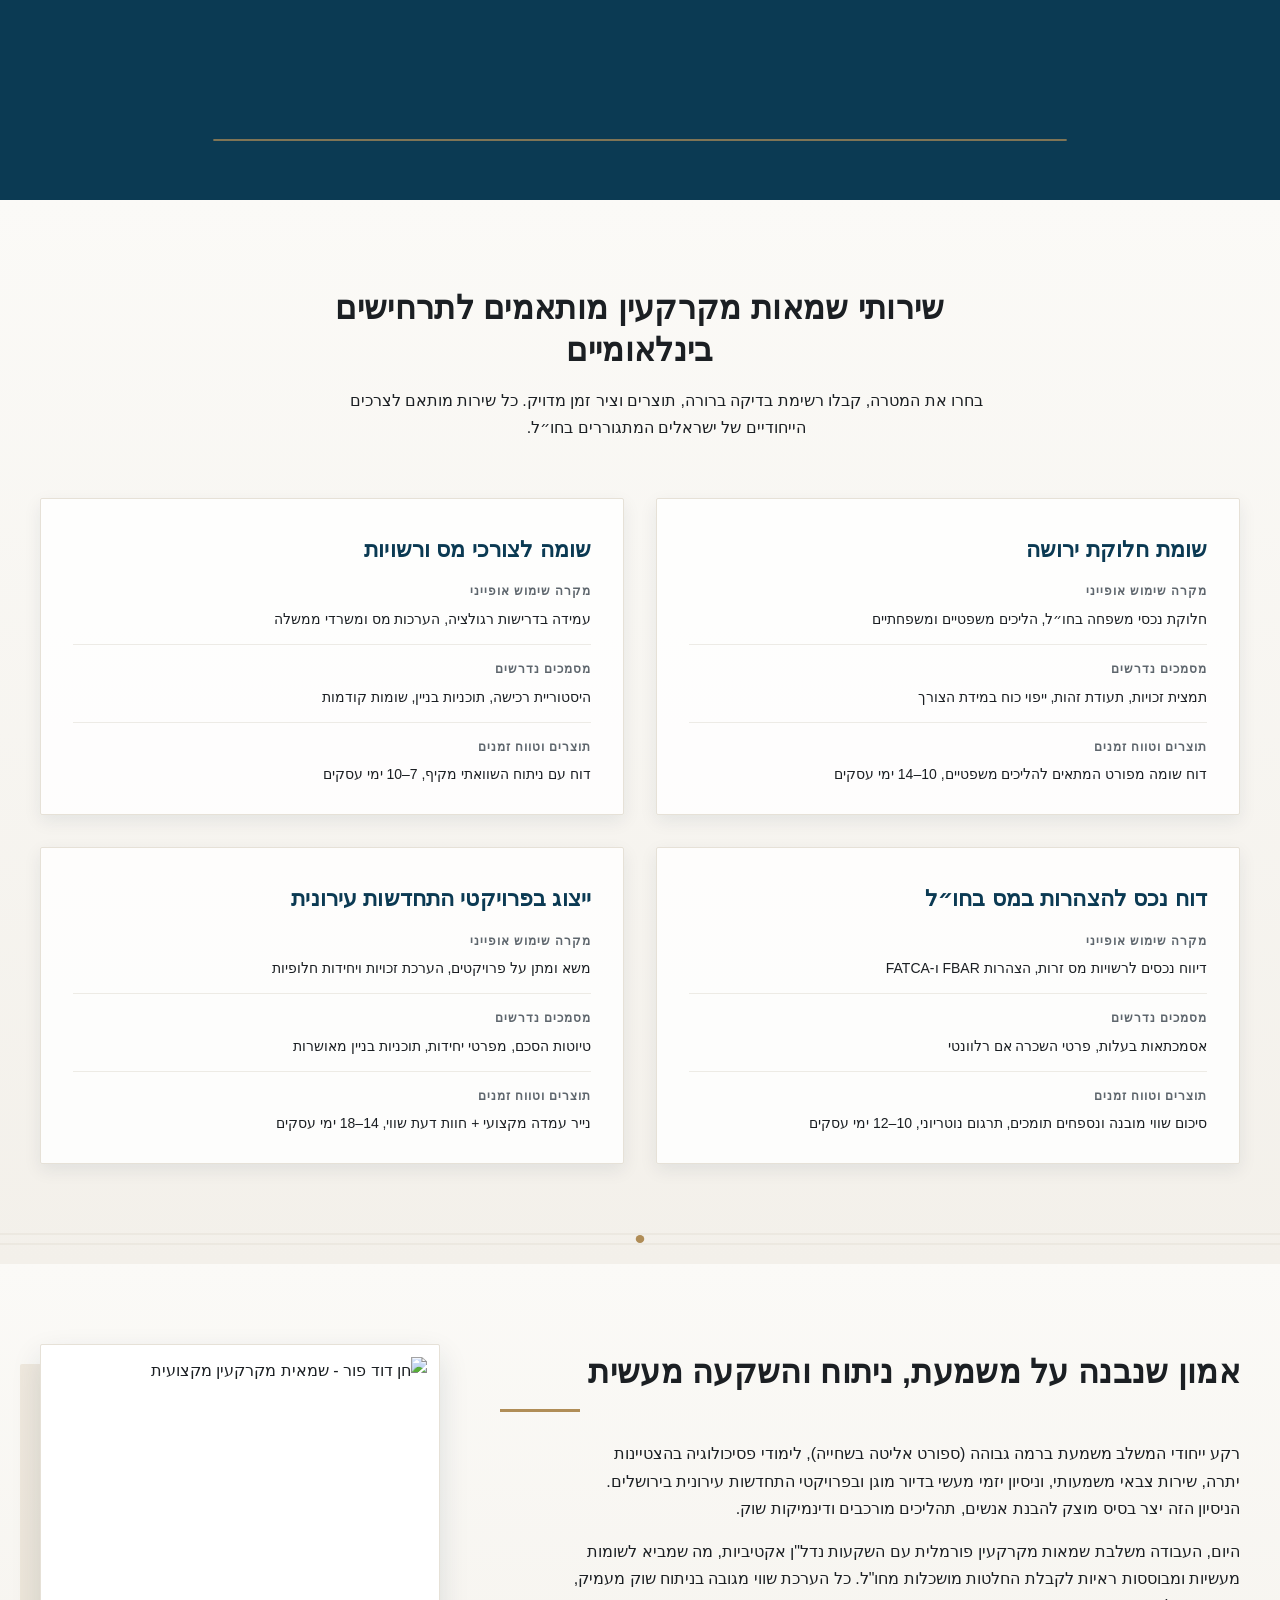
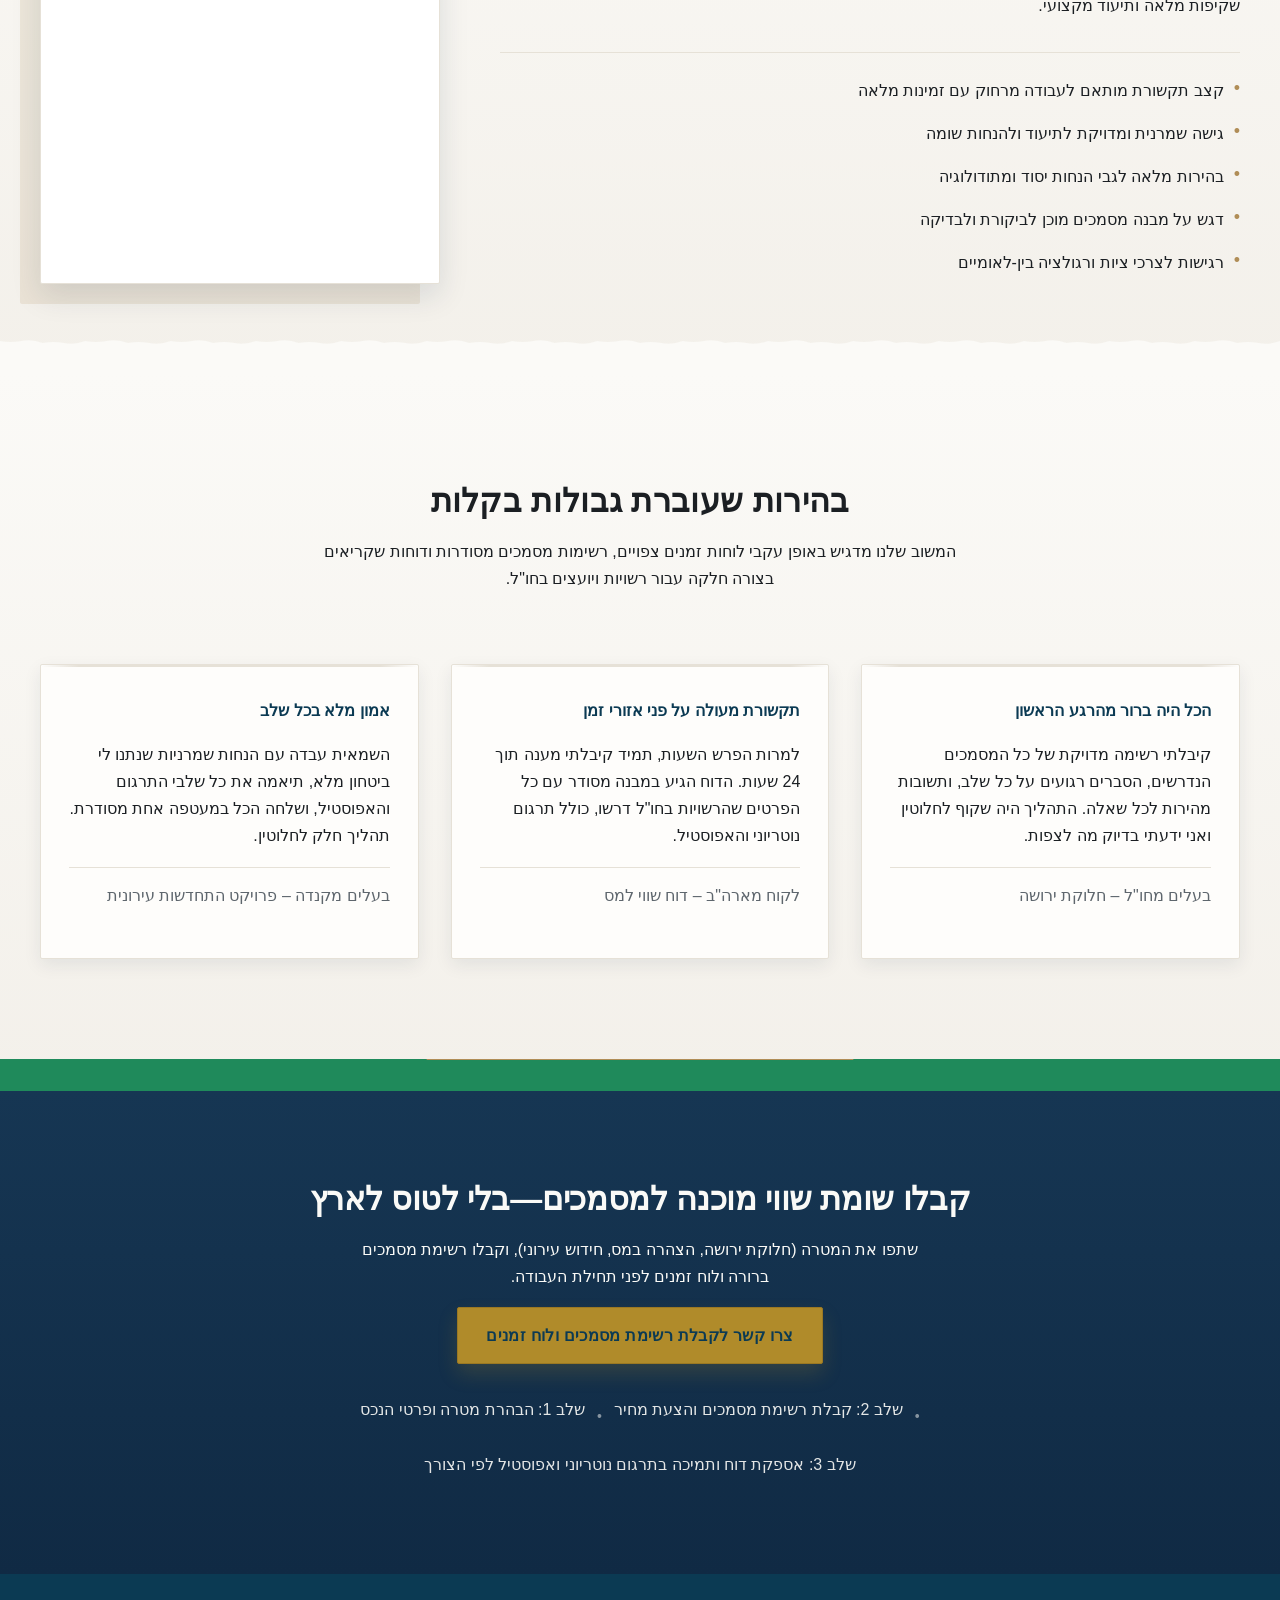
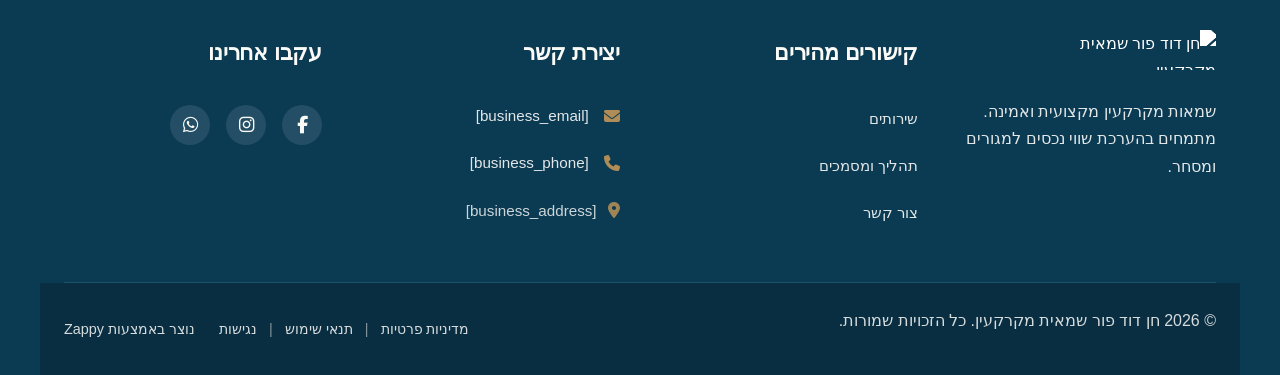
==== commit 336ecf91: "Background sync: Progressive GitHub Sync" ====
--- a/public/index.html
+++ b/public/index.html
@@ -783,10 +783,10 @@
 </script>
   
   <main>
-    <section class="index-hero-section" data-layout-spec="בית-hero" data-hero-type="fullscreen-scrim" id="zappy-section-0-dup-1773652980003" data-zappy-content-align="center-right" style="opacity: 1;"><style data-zappy-align-style="true">#zappy-section-0-dup-1773652980003 > [data-zappy-align-target] { margin-top: auto !important; margin-bottom: auto !important; margin-left: auto !important; margin-right: 0 !important; align-items: center !important; justify-content: flex-start !important; } #zappy-section-0-dup-1773652980003 > [data-zappy-align-target] > * { margin-left: auto !important; margin-right: 0 !important; }  @media (max-width: 768px) { #zappy-section-0-dup-1773652980003 > [data-zappy-align-target] { align-items: center !important; justify-content: center !important; margin-top: auto !important; margin-bottom: auto !important; margin-left: auto !important; margin-right: auto !important; } #zappy-section-0-dup-1773652980003 > [data-zappy-align-target] > * { margin-left: auto !important; margin-right: auto !important; } }</style>
+    <section class="index-hero-section" data-layout-spec="בית-hero" data-hero-type="fullscreen-scrim" id="zappy-section-0-dup-1773652980003" data-zappy-content-align="top-left" style="opacity: 1;"><style data-zappy-align-style="true">#zappy-section-0-dup-1773652980003 > [data-zappy-align-target] { margin-top: 0 !important; margin-bottom: auto !important; margin-left: 0 !important; margin-right: auto !important; align-items: flex-start !important; justify-content: flex-end !important; } #zappy-section-0-dup-1773652980003 > [data-zappy-align-target] > * { margin-left: 0 !important; margin-right: auto !important; }  @media (max-width: 768px) { #zappy-section-0-dup-1773652980003 > [data-zappy-align-target] { align-items: center !important; justify-content: flex-start !important; margin-top: 0 !important; margin-bottom: auto !important; margin-left: auto !important; margin-right: auto !important; } #zappy-section-0-dup-1773652980003 > [data-zappy-align-target] > * { margin-left: auto !important; margin-right: auto !important; } }</style>
   <!-- Background Image Layer -->
   <div class="index-hero-section__bg-layer">
-    <img data-hero-bg="true" data-placeholder="index-hero-bg-1" data-context="Professional real estate appraiser office scene in Jerusalem: A clean, bright desk with organized property documents, architectural blueprints, and legal papers spread neatly. Warm natural lighting from a window showing Jerusalem stone buildings in soft focus background. Professional calculator, notary stamps, and official folders visible. The scene conveys trust, professionalism, and international business capability. Bright, naturally lit, documentary photography style with shallow depth of field." width="1920" height="1080" src="/assets/site-index-hero-bg-1.webp" alt="משרד שמאות מקרקעין מקצועי עם מסמכים ותיקים" class="index-hero-section__bg-image zappy-editable-image" data-element-type="image" data-element-id="img-1773573420963-gbr97iplr" style="object-position: 50% 50%;" data-resize-handler-attached="true">
+    <div data-zappy-zoom-wrapper="true" data-element-id="img-1773653975730-3koyp8rah" data-element-type="image" data-zappy-zoom-wrapper-width="1686px" data-zappy-zoom-wrapper-height="814px" data-zappy-zoom-wrapper-width-mode="full" style="position: absolute !important; overflow: hidden !important; width: 100% !important; max-width: none !important; margin-left: 0px !important; margin-right: 0px !important; height: 100% !important; display: block !important; top: 0px !important; left: 0px !important; z-index: 1 !important;" data-zappy-zoom-clip="true" data-zappy-wrapper-margins-applied="true"><img data-hero-bg="true" data-placeholder="index-hero-bg-1" data-context="Professional real estate appraiser office scene in Jerusalem: A clean, bright desk with organized property documents, architectural blueprints, and legal papers spread neatly. Warm natural lighting from a window showing Jerusalem stone buildings in soft focus background. Professional calculator, notary stamps, and official folders visible. The scene conveys trust, professionalism, and international business capability. Bright, naturally lit, documentary photography style with shallow depth of field." width="1920" height="1080" src="/assets/site-index-hero-bg-1.webp" alt="משרד שמאות מקרקעין מקצועי עם מסמכים ותיקים" class="index-hero-section__bg-image zappy-editable-image" data-element-type="image" data-element-id="img-1773653975730-3koyp8rah" style="object-position: 26% 71%; margin: 0px !important; position: absolute !important; left: 0% !important; top: -11.2236% !important; width: 100% !important; height: 115.808% !important; max-width: none !important; max-height: none !important; display: block !important; object-fit: cover !important;" data-resize-handler-attached="true" data-zappy-zoom="1"></div>
   </div>
 
   <!-- Scrim Overlay for Text Legibility -->
@@ -799,7 +799,7 @@
         
         
         <div class="index-hero-section__cta-row">
-          <a href="#contact" class="index-hero-section__btn index-hero-section__btn--primary" data-element-type="button" data-element-id="btn-1773573420952-osbx68kyf" data-native-element="true">בקשה לייעוץ שמאות</a>
+          
           
         </div>
         
@@ -1238,5 +1238,33 @@
       window.addEventListener('resize', function() { clearTimeout(window._mlrt); window._mlrt = setTimeout(initMobileLangMenu, 250); });
     })();
     </script>
+
+    <script>
+    (function(){
+      if(window.innerWidth>768)return;
+      function fixZW(){
+        document.querySelectorAll('[data-zappy-zoom-wrapper="true"]').forEach(function(w){
+          var cw=w.style.getPropertyValue('width');
+          if(!cw||cw==='100%')return;
+          w.style.setProperty('width','100%','important');
+          w.style.setProperty('max-width','100%','important');
+          w.style.setProperty('height','auto','important');
+          var img=w.querySelector('img');
+          if(img){
+            img.style.setProperty('position','relative','important');
+            img.style.setProperty('width','100%','important');
+            img.style.setProperty('height','auto','important');
+            img.style.setProperty('max-width','100%','important');
+            img.style.setProperty('max-height','400px','important');
+            img.style.setProperty('object-fit','cover','important');
+            img.style.setProperty('left','0','important');
+            img.style.setProperty('top','0','important');
+          }
+        });
+      }
+      if(document.readyState==='loading')document.addEventListener('DOMContentLoaded',fixZW);
+      else setTimeout(fixZW,50);
+    })();
+    </script>
 </body>
 </html>
